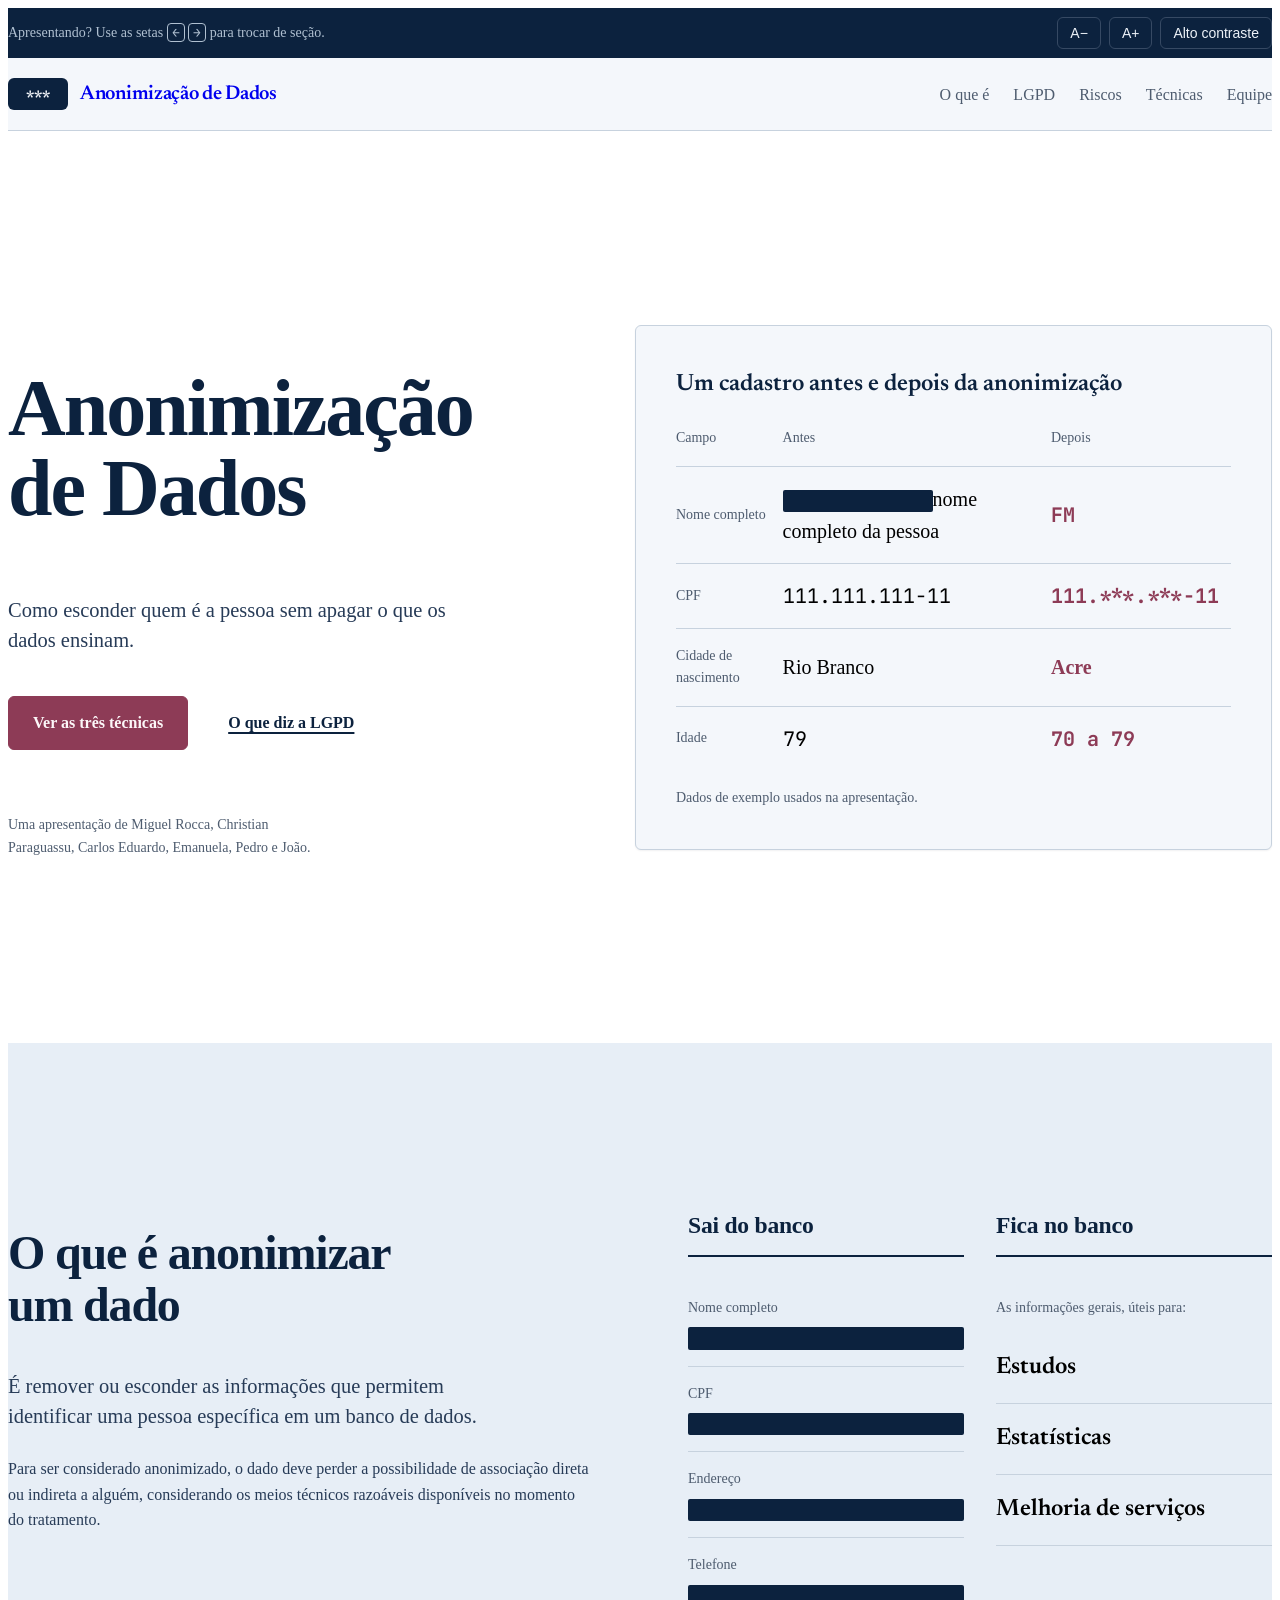
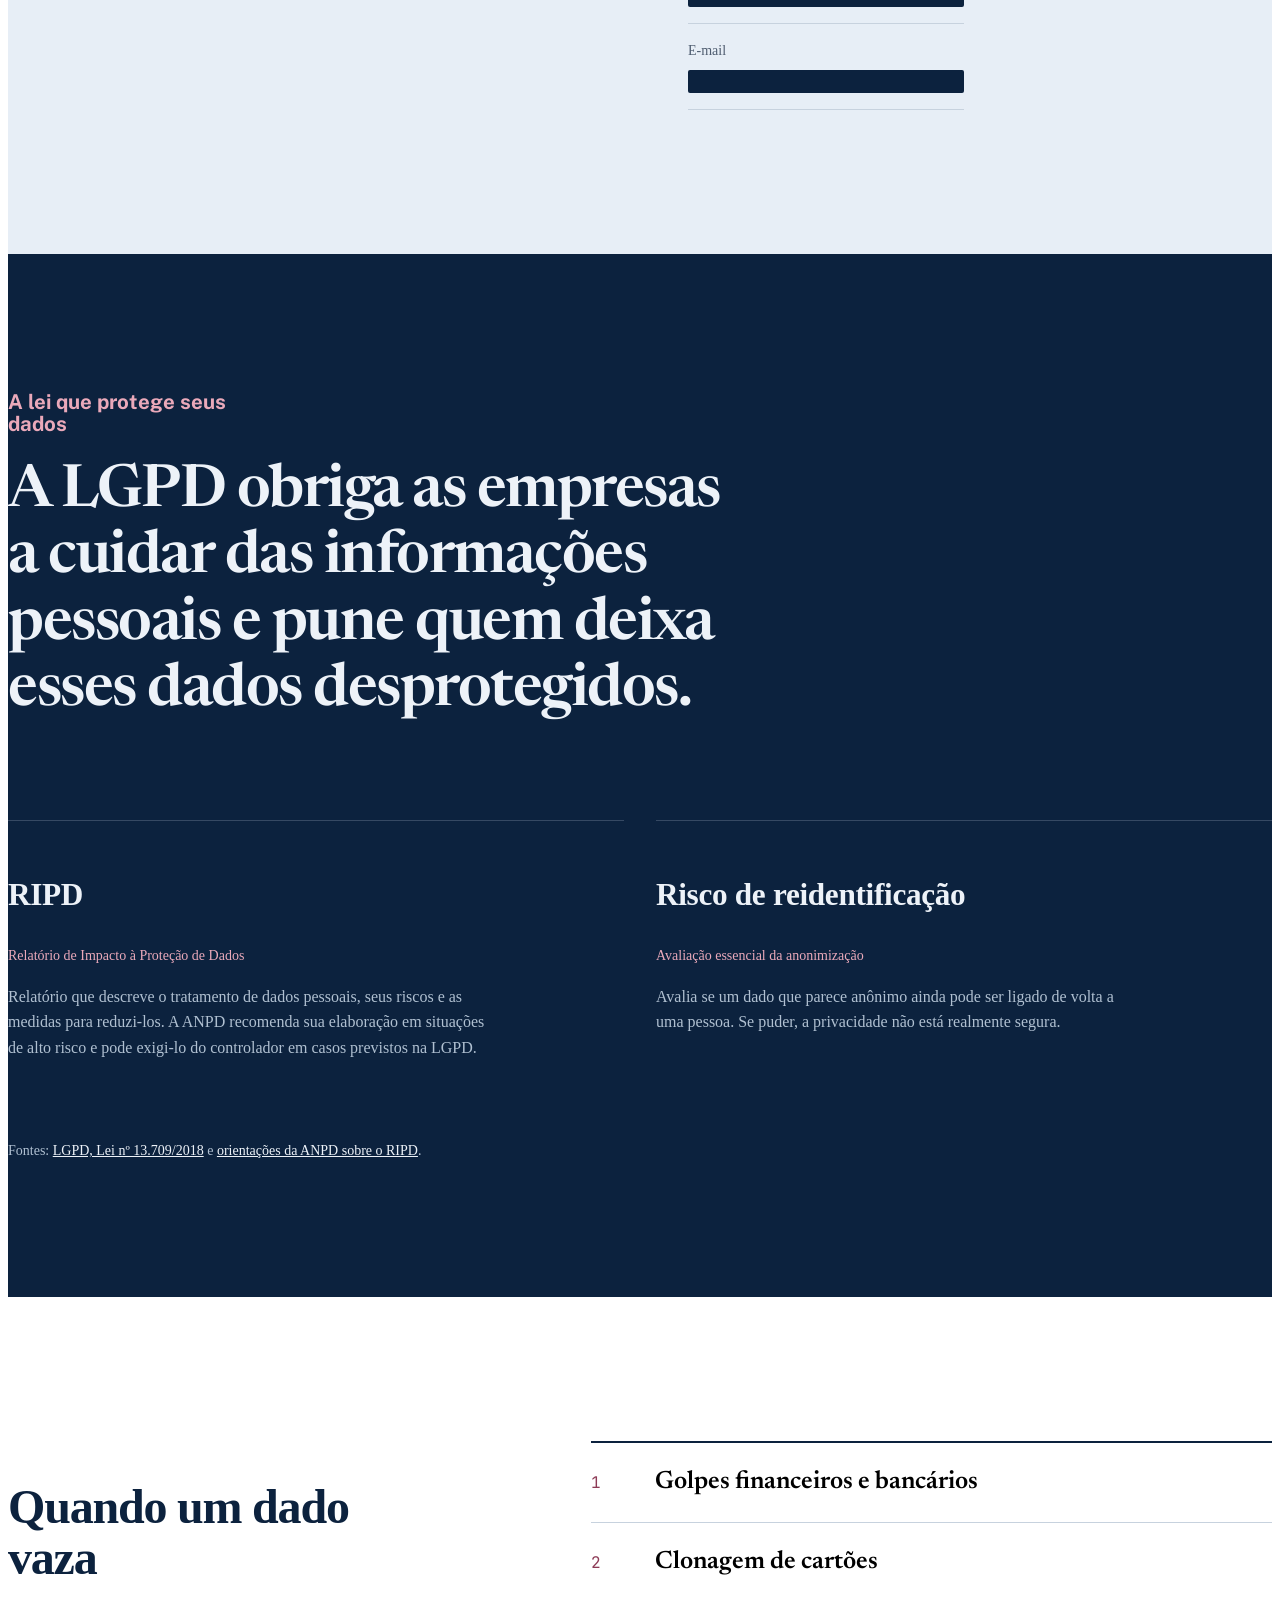
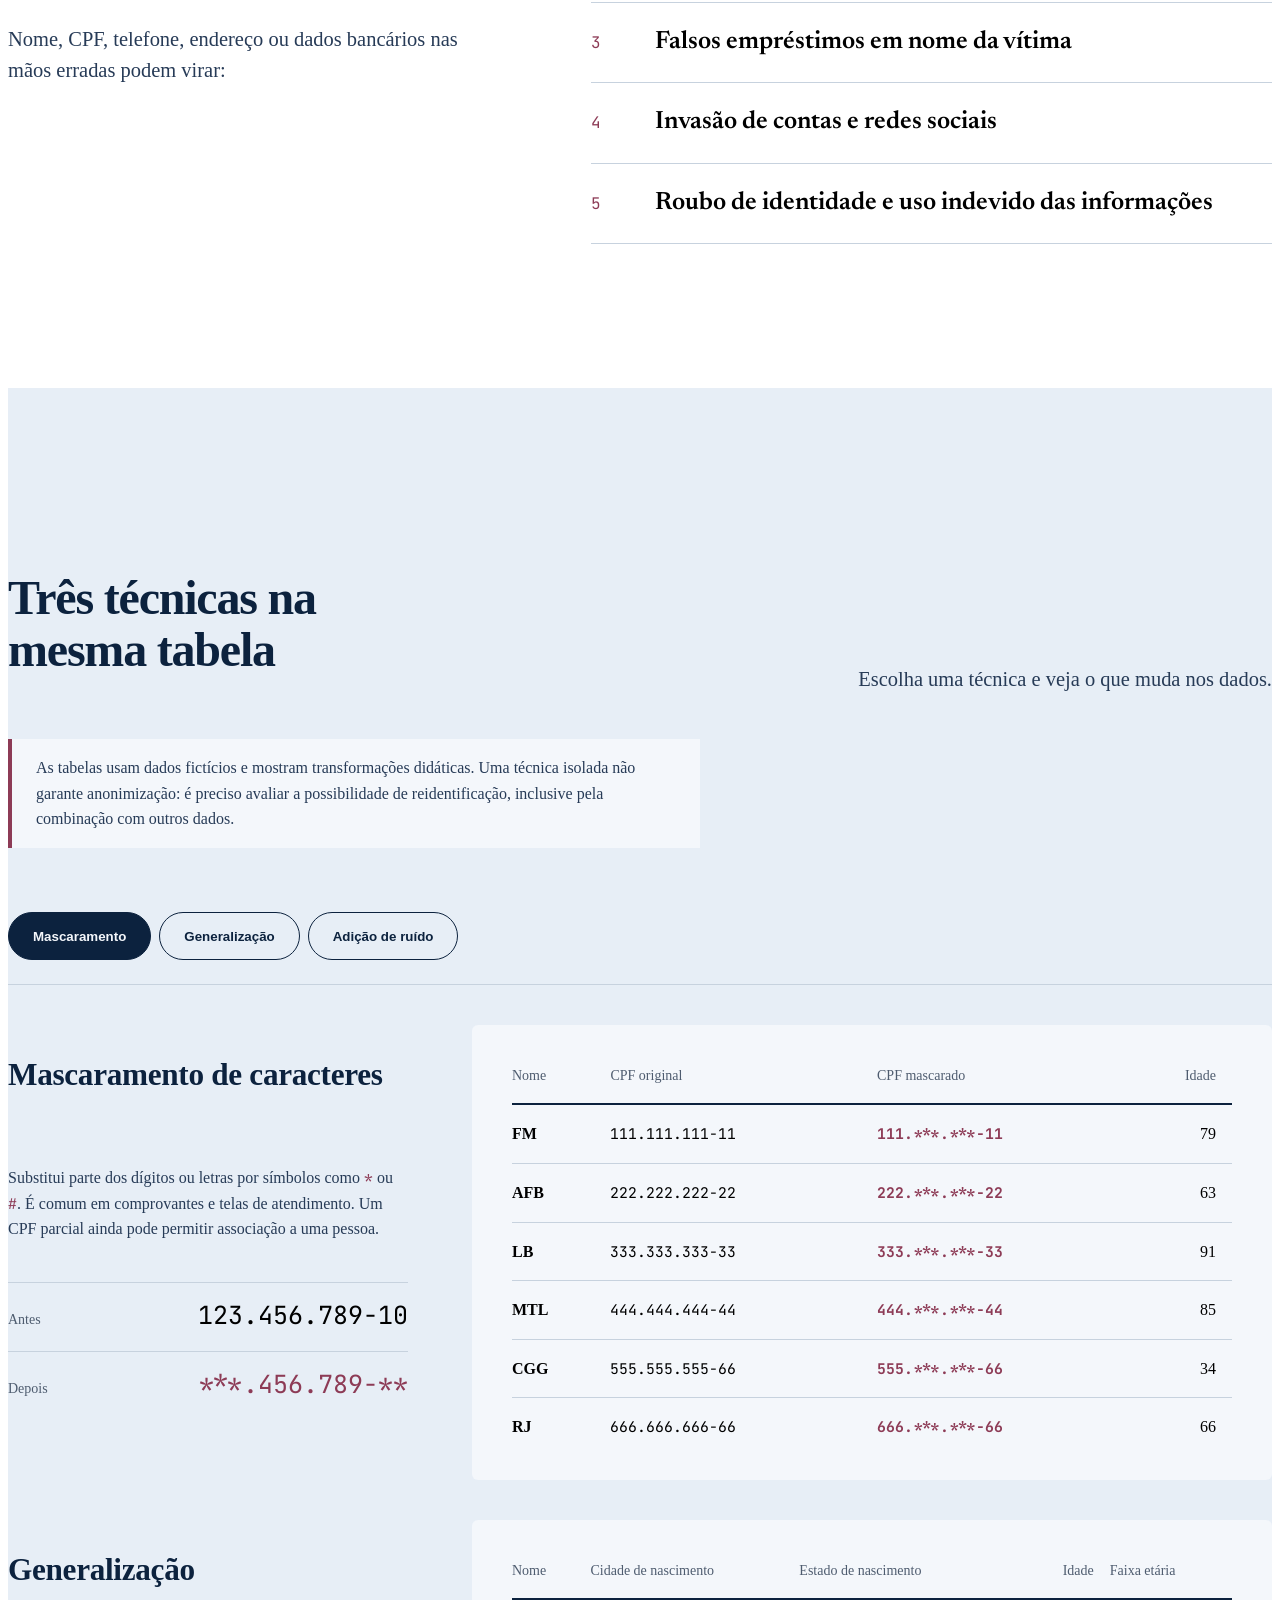
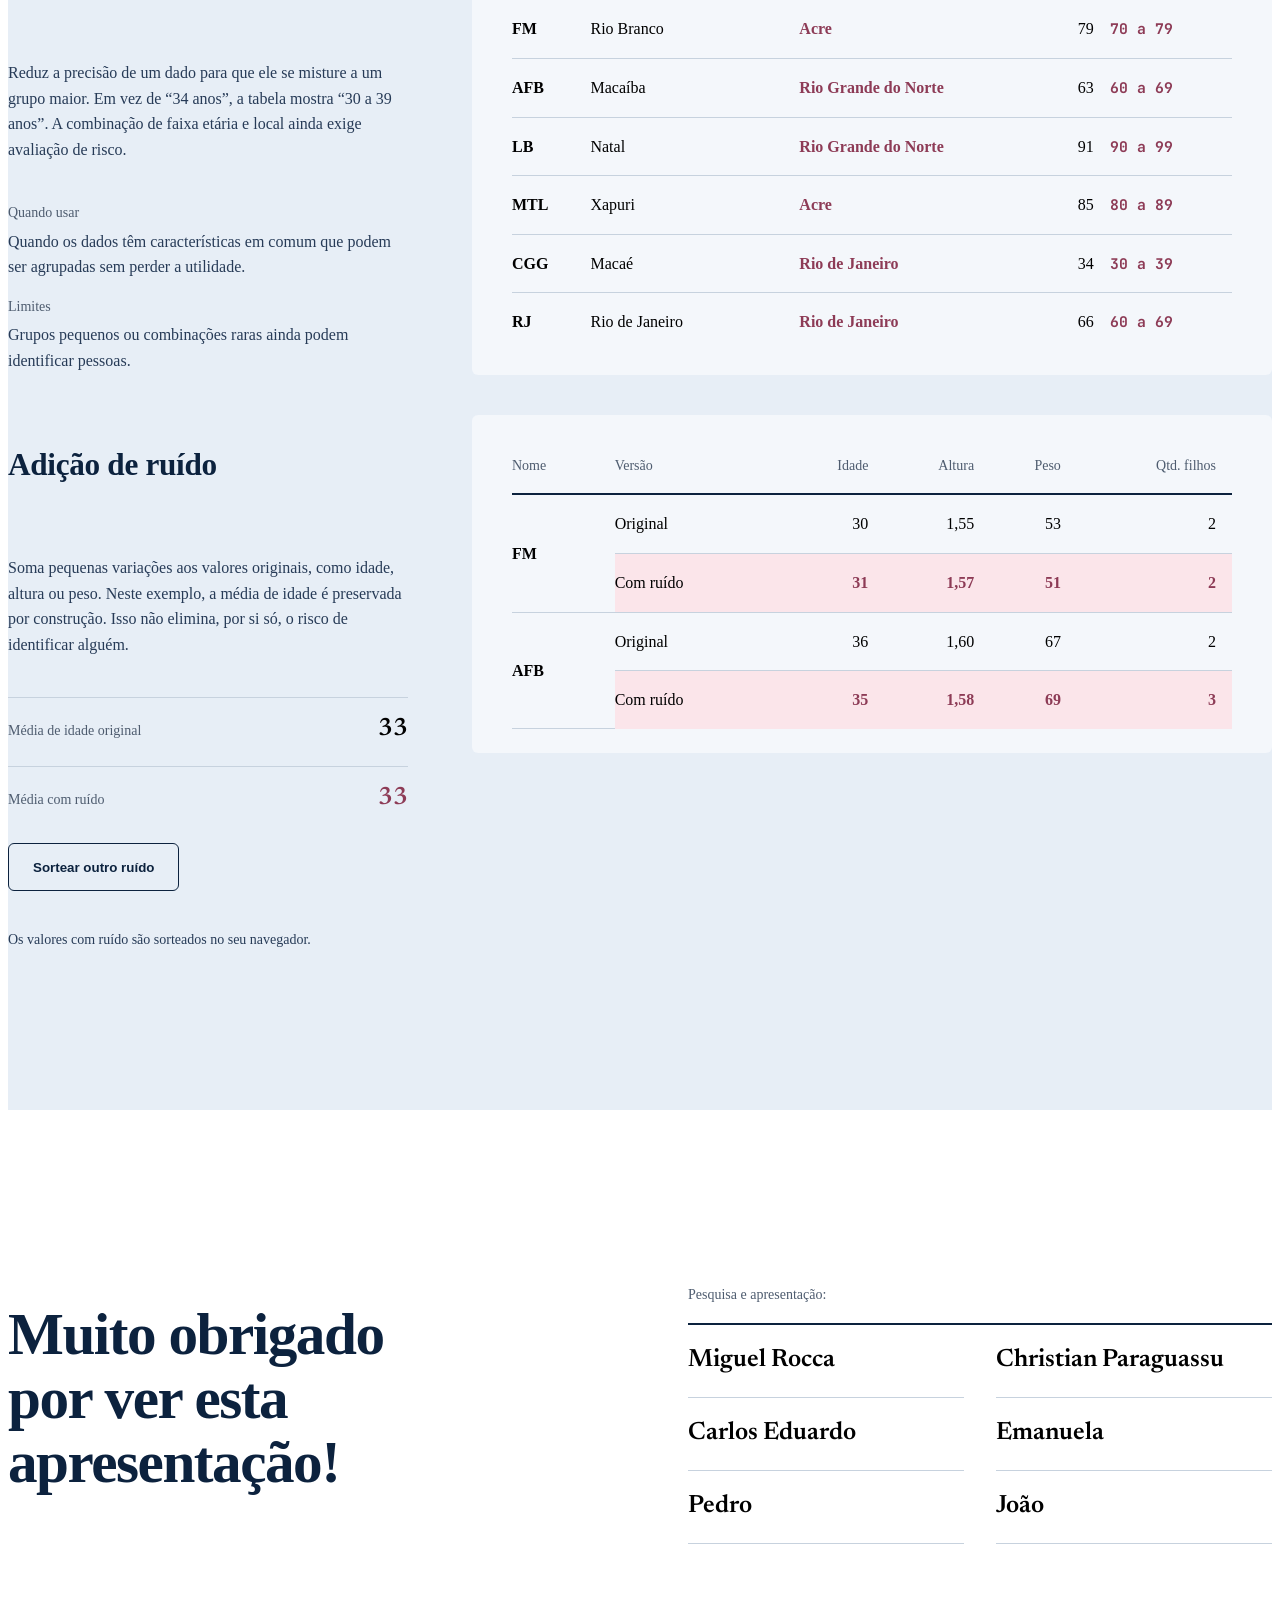
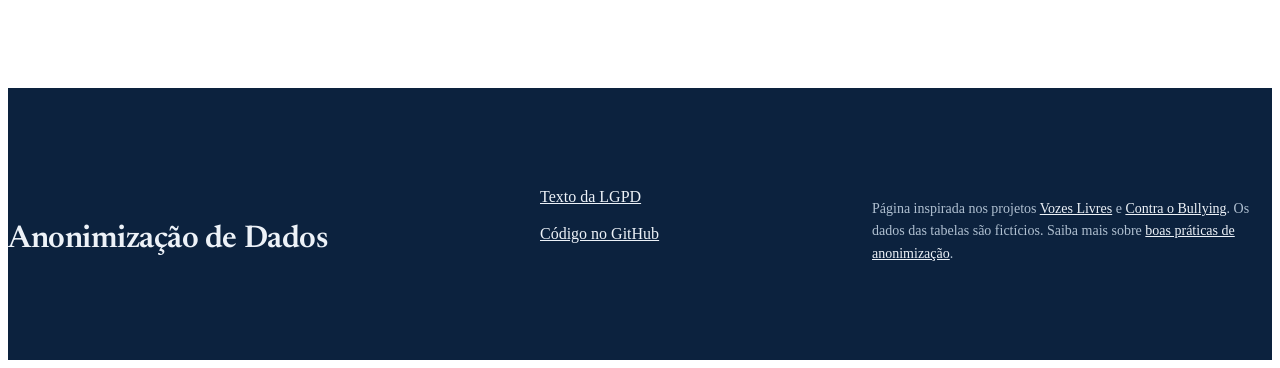
==== index.html @ 01871cab "Build data anonymization presentation" ====
<!DOCTYPE html>
<html lang="pt-BR">
<head>
  <meta charset="UTF-8">
  <meta name="viewport" content="width=device-width, initial-scale=1.0">
  <title>Anonimização de Dados | Apresentação sobre LGPD e técnicas de proteção</title>
  <meta name="description" content="Apresentação sobre anonimização de dados: o que é, o que diz a LGPD, os riscos de um vazamento e três técnicas para proteger a identidade das pessoas.">
  <meta name="theme-color" content="#f4f7fb">
  <meta property="og:title" content="Anonimização de Dados">
  <meta property="og:description" content="Como esconder quem é a pessoa sem apagar o que os dados ensinam.">
  <meta property="og:type" content="website">
  <link rel="icon" type="image/svg+xml" href="favicon.svg">
  <link rel="preconnect" href="https://fonts.googleapis.com">
  <link rel="preconnect" href="https://fonts.gstatic.com" crossorigin>
  <link rel="stylesheet" href="https://fonts.googleapis.com/css2?family=JetBrains+Mono:wght@400&family=Newsreader:opsz,wght@6..72,600&family=Public+Sans:wght@400;700&display=swap">
  <link rel="stylesheet" href="css/style.css">
  <script>document.documentElement.classList.add('js');</script>
</head>
<body>
  <a class="skip" href="#conteudo">Pular para o conteúdo</a>

  <!-- Barra de acessibilidade: tamanho do texto e alto contraste (controlada pelo script.js) -->
  <div class="a11y" role="region" aria-label="Opções de acessibilidade">
    <div class="container a11y__row">
      <p class="a11y__hint">Apresentando? Use as setas <kbd>←</kbd> <kbd>→</kbd> para trocar de seção.</p>
      <div class="a11y__controls">
        <button type="button" id="fontMinus" aria-label="Diminuir tamanho do texto">A−</button>
        <button type="button" id="fontPlus" aria-label="Aumentar tamanho do texto">A+</button>
        <button type="button" id="contrastBtn" aria-pressed="false">Alto contraste</button>
      </div>
    </div>
  </div>

  <header class="site-header">
    <nav class="container nav" aria-label="Menu principal">
      <a class="wordmark" href="#inicio" aria-label="Anonimização de Dados, voltar ao início">
        <span class="wordmark__mark" aria-hidden="true">***</span>
        <span>Anonimização de Dados</span>
      </a>
      <button class="nav__menu" id="menuButton" type="button" aria-expanded="false" aria-controls="navLinks">Menu</button>
      <div class="nav__links" id="navLinks">
        <a href="#conceito">O que é</a>
        <a href="#lgpd">LGPD</a>
        <a href="#riscos">Riscos</a>
        <a href="#tecnicas">Técnicas</a>
        <a href="#equipe">Equipe</a>
      </div>
    </nav>
  </header>

  <main id="conteudo">

    <!-- ===== 1. INÍCIO ===== -->
    <section class="hero" id="inicio" aria-labelledby="titulo-hero" data-step>
      <div class="container hero__grid">
        <div class="hero__copy">
          <h1 id="titulo-hero">Anonimização de Dados</h1>
          <p class="lead">Como esconder quem é a pessoa sem apagar o que os dados ensinam.</p>
          <div class="actions">
            <a class="btn" href="#tecnicas">Ver as três técnicas</a>
            <a class="text-link" href="#lgpd">O que diz a LGPD</a>
          </div>
          <p class="byline">Uma apresentação de Miguel Rocca, Christian Paraguassu, Carlos Eduardo, Emanuela, Pedro e João.</p>
        </div>

        <!-- A ficha: o mesmo cadastro antes e depois da anonimização -->
        <figure class="ficha" aria-labelledby="ficha-legenda">
          <table class="ficha__table">
            <caption id="ficha-legenda">Um cadastro antes e depois da anonimização</caption>
            <thead>
              <tr><th scope="col">Campo</th><th scope="col">Antes</th><th scope="col">Depois</th></tr>
            </thead>
            <tbody>
              <tr>
                <th scope="row">Nome completo</th>
                <td><span class="tarja" aria-hidden="true"></span><span class="visually-hidden">nome completo da pessoa</span></td>
                <td class="data is-anon">FM</td>
              </tr>
              <tr>
                <th scope="row">CPF</th>
                <td class="data">111.111.111-11</td>
                <td class="data is-anon">111.***.***-11</td>
              </tr>
              <tr>
                <th scope="row">Cidade de nascimento</th>
                <td>Rio Branco</td>
                <td class="is-anon">Acre</td>
              </tr>
              <tr>
                <th scope="row">Idade</th>
                <td class="data">79</td>
                <td class="data is-anon">70 a 79</td>
              </tr>
            </tbody>
          </table>
          <figcaption class="ficha__note">Dados de exemplo usados na apresentação.</figcaption>
        </figure>
      </div>
    </section>

    <!-- ===== 2. O QUE É ===== -->
    <section class="section conceito" id="conceito" aria-labelledby="titulo-conceito" data-step>
      <div class="container conceito__grid">
        <div class="conceito__text">
          <h2 id="titulo-conceito">O que é anonimizar um dado</h2>
          <p class="lead">É remover ou esconder as informações que permitem identificar uma pessoa específica em um banco de dados.</p>
          <p>Para ser considerado anonimizado, o dado deve perder a possibilidade de associação direta ou indireta a alguém, considerando os meios técnicos razoáveis disponíveis no momento do tratamento.</p>
        </div>
        <div class="conceito__lists">
          <div class="conceito__col">
            <h3>Sai do banco</h3>
            <ul class="saem">
              <li><span>Nome completo</span><span class="tarja" aria-hidden="true"></span></li>
              <li><span>CPF</span><span class="tarja" aria-hidden="true"></span></li>
              <li><span>Endereço</span><span class="tarja" aria-hidden="true"></span></li>
              <li><span>Telefone</span><span class="tarja" aria-hidden="true"></span></li>
              <li><span>E-mail</span><span class="tarja" aria-hidden="true"></span></li>
            </ul>
          </div>
          <div class="conceito__col">
            <h3>Fica no banco</h3>
            <p class="fica__intro">As informações gerais, úteis para:</p>
            <ul class="ficam">
              <li>Estudos</li>
              <li>Estatísticas</li>
              <li>Melhoria de serviços</li>
            </ul>
          </div>
        </div>
      </div>
    </section>

    <!-- ===== 3. LGPD ===== -->
    <section class="band" id="lgpd" aria-labelledby="titulo-lgpd" data-step>
      <div class="container">
        <h2 id="titulo-lgpd">A lei que protege seus dados</h2>
        <p class="statement">A LGPD obriga as empresas a cuidar das informações pessoais e pune quem deixa esses dados desprotegidos.</p>
        <div class="lgpd__tools">
          <article class="tool">
            <h3>RIPD</h3>
            <p class="tool__name">Relatório de Impacto à Proteção de Dados</p>
            <p>Relatório que descreve o tratamento de dados pessoais, seus riscos e as medidas para reduzi-los. A ANPD recomenda sua elaboração em situações de alto risco e pode exigi-lo do controlador em casos previstos na LGPD.</p>
          </article>
          <article class="tool">
            <h3>Risco de reidentificação</h3>
            <p class="tool__name">Avaliação essencial da anonimização</p>
            <p>Avalia se um dado que parece anônimo ainda pode ser ligado de volta a uma pessoa. Se puder, a privacidade não está realmente segura.</p>
          </article>
        </div>
        <p class="band__source">Fontes: <a href="https://www.planalto.gov.br/ccivil_03/_ato2015-2018/2018/lei/l13709.htm" target="_blank" rel="noopener noreferrer">LGPD, Lei nº 13.709/2018</a> e <a href="https://www.gov.br/anpd/pt-br/canais_atendimento/agente-de-tratamento/relatorio-de-impacto-a-protecao-de-dados-pessoais-ripd" target="_blank" rel="noopener noreferrer">orientações da ANPD sobre o RIPD</a>.</p>
      </div>
    </section>

    <!-- ===== 4. RISCOS ===== -->
    <section class="section riscos" id="riscos" aria-labelledby="titulo-riscos" data-step>
      <div class="container riscos__grid">
        <div class="riscos__head">
          <h2 id="titulo-riscos">Quando um dado vaza</h2>
          <p class="lead">Nome, CPF, telefone, endereço ou dados bancários nas mãos erradas podem virar:</p>
        </div>
        <ul class="riscos__list">
          <li>Golpes financeiros e bancários</li>
          <li>Clonagem de cartões</li>
          <li>Falsos empréstimos em nome da vítima</li>
          <li>Invasão de contas e redes sociais</li>
          <li>Roubo de identidade e uso indevido das informações</li>
        </ul>
      </div>
    </section>

    <!-- ===== 5. TÉCNICAS: a tabela que troca de técnica ===== -->
    <section class="section tecnicas" id="tecnicas" aria-labelledby="titulo-tecnicas" data-step>
      <div class="container">
        <div class="tecnicas__head">
          <h2 id="titulo-tecnicas">Três técnicas na mesma tabela</h2>
          <p class="lead">Escolha uma técnica e veja o que muda nos dados.</p>
        </div>
        <p class="tecnicas__aviso">As tabelas usam dados fictícios e mostram transformações didáticas. Uma técnica isolada não garante anonimização: é preciso avaliar a possibilidade de reidentificação, inclusive pela combinação com outros dados.</p>

        <div class="switch" data-switch>
          <div class="seg" role="tablist" aria-label="Técnicas de anonimização">
            <button type="button" role="tab" id="tab-mascara" aria-controls="painel-mascara" aria-selected="true">Mascaramento</button>
            <button type="button" role="tab" id="tab-general" aria-controls="painel-general" aria-selected="false" tabindex="-1">Generalização</button>
            <button type="button" role="tab" id="tab-ruido" aria-controls="painel-ruido" aria-selected="false" tabindex="-1">Adição de ruído</button>
          </div>

          <!-- Mascaramento -->
          <section class="painel" role="tabpanel" id="painel-mascara" aria-labelledby="tab-mascara" tabindex="0">
            <div class="painel__info">
              <h3>Mascaramento de caracteres</h3>
              <p>Substitui parte dos dígitos ou letras por símbolos como <code>*</code> ou <code>#</code>. É comum em comprovantes e telas de atendimento. Um CPF parcial ainda pode permitir associação a uma pessoa.</p>
              <dl class="exemplo">
                <div><dt>Antes</dt><dd class="data">123.456.789-10</dd></div>
                <div><dt>Depois</dt><dd class="data is-anon">***.456.789-**</dd></div>
              </dl>
            </div>
            <div class="table-wrap" tabindex="0" role="region" aria-label="Tabela do mascaramento, role para os lados no celular">
              <table class="dados">
                <thead>
                  <tr><th scope="col">Nome</th><th scope="col">CPF original</th><th scope="col">CPF mascarado</th><th scope="col" class="num">Idade</th></tr>
                </thead>
                <tbody>
                  <tr><th scope="row">FM</th><td class="data">111.111.111-11</td><td class="data is-anon">111.***.***-11</td><td class="num">79</td></tr>
                  <tr><th scope="row">AFB</th><td class="data">222.222.222-22</td><td class="data is-anon">222.***.***-22</td><td class="num">63</td></tr>
                  <tr><th scope="row">LB</th><td class="data">333.333.333-33</td><td class="data is-anon">333.***.***-33</td><td class="num">91</td></tr>
                  <tr><th scope="row">MTL</th><td class="data">444.444.444-44</td><td class="data is-anon">444.***.***-44</td><td class="num">85</td></tr>
                  <tr><th scope="row">CGG</th><td class="data">555.555.555-66</td><td class="data is-anon">555.***.***-66</td><td class="num">34</td></tr>
                  <tr><th scope="row">RJ</th><td class="data">666.666.666-66</td><td class="data is-anon">666.***.***-66</td><td class="num">66</td></tr>
                </tbody>
              </table>
            </div>
          </section>

          <!-- Generalização -->
          <section class="painel" role="tabpanel" id="painel-general" aria-labelledby="tab-general" tabindex="0">
            <div class="painel__info">
              <h3>Generalização</h3>
              <p>Reduz a precisão de um dado para que ele se misture a um grupo maior. Em vez de “34 anos”, a tabela mostra “30 a 39 anos”. A combinação de faixa etária e local ainda exige avaliação de risco.</p>
              <dl class="limites">
                <div><dt>Quando usar</dt><dd>Quando os dados têm características em comum que podem ser agrupadas sem perder a utilidade.</dd></div>
                <div><dt>Limites</dt><dd>Grupos pequenos ou combinações raras ainda podem identificar pessoas.</dd></div>
              </dl>
            </div>
            <div class="table-wrap" tabindex="0" role="region" aria-label="Tabela da generalização, role para os lados no celular">
              <table class="dados">
                <thead>
                  <tr><th scope="col">Nome</th><th scope="col">Cidade de nascimento</th><th scope="col">Estado de nascimento</th><th scope="col" class="num">Idade</th><th scope="col">Faixa etária</th></tr>
                </thead>
                <tbody>
                  <tr><th scope="row">FM</th><td>Rio Branco</td><td class="is-anon">Acre</td><td class="num">79</td><td class="data is-anon">70 a 79</td></tr>
                  <tr><th scope="row">AFB</th><td>Macaíba</td><td class="is-anon">Rio Grande do Norte</td><td class="num">63</td><td class="data is-anon">60 a 69</td></tr>
                  <tr><th scope="row">LB</th><td>Natal</td><td class="is-anon">Rio Grande do Norte</td><td class="num">91</td><td class="data is-anon">90 a 99</td></tr>
                  <tr><th scope="row">MTL</th><td>Xapuri</td><td class="is-anon">Acre</td><td class="num">85</td><td class="data is-anon">80 a 89</td></tr>
                  <tr><th scope="row">CGG</th><td>Macaé</td><td class="is-anon">Rio de Janeiro</td><td class="num">34</td><td class="data is-anon">30 a 39</td></tr>
                  <tr><th scope="row">RJ</th><td>Rio de Janeiro</td><td class="is-anon">Rio de Janeiro</td><td class="num">66</td><td class="data is-anon">60 a 69</td></tr>
                </tbody>
              </table>
            </div>
          </section>

          <!-- Adição de ruído -->
          <section class="painel" role="tabpanel" id="painel-ruido" aria-labelledby="tab-ruido" tabindex="0">
            <div class="painel__info">
              <h3>Adição de ruído</h3>
              <p>Soma pequenas variações aos valores originais, como idade, altura ou peso. Neste exemplo, a média de idade é preservada por construção. Isso não elimina, por si só, o risco de identificar alguém.</p>
              <dl class="medias" aria-live="polite">
                <div><dt>Média de idade original</dt><dd class="num" id="mediaOriginal">33</dd></div>
                <div><dt>Média com ruído</dt><dd class="num is-anon" id="mediaRuido">33</dd></div>
              </dl>
              <button class="btn btn--quiet" type="button" id="sortearRuido">Sortear outro ruído</button>
              <p class="ruido__nota" id="ruidoStatus" role="status">Os valores com ruído são sorteados no seu navegador.</p>
            </div>
            <div class="table-wrap" tabindex="0" role="region" aria-label="Tabela da adição de ruído, role para os lados no celular">
              <table class="dados dados--ruido">
                <thead>
                  <tr><th scope="col">Nome</th><th scope="col">Versão</th><th scope="col" class="num">Idade</th><th scope="col" class="num">Altura</th><th scope="col" class="num">Peso</th><th scope="col" class="num">Qtd. filhos</th></tr>
                </thead>
                <tbody>
                  <tr><th scope="row" rowspan="2">FM</th><td>Original</td><td class="num">30</td><td class="num">1,55</td><td class="num">53</td><td class="num">2</td></tr>
                  <tr class="linha-ruido" data-base="30|1.55|53|2"><td>Com ruído</td><td class="num is-anon">31</td><td class="num is-anon">1,57</td><td class="num is-anon">51</td><td class="num is-anon">2</td></tr>
                  <tr><th scope="row" rowspan="2">AFB</th><td>Original</td><td class="num">36</td><td class="num">1,60</td><td class="num">67</td><td class="num">2</td></tr>
                  <tr class="linha-ruido" data-base="36|1.60|67|2"><td>Com ruído</td><td class="num is-anon">35</td><td class="num is-anon">1,58</td><td class="num is-anon">69</td><td class="num is-anon">3</td></tr>
                </tbody>
              </table>
            </div>
          </section>
        </div>
      </div>
    </section>

    <!-- ===== 6. EQUIPE ===== -->
    <section class="section equipe" id="equipe" aria-labelledby="titulo-equipe" data-step>
      <div class="container equipe__grid">
        <h2 id="titulo-equipe" class="equipe__title">Muito obrigado por ver esta apresentação!</h2>
        <div>
          <p class="equipe__intro">Pesquisa e apresentação:</p>
          <ul class="equipe__nomes">
            <li>Miguel Rocca</li>
            <li>Christian Paraguassu</li>
            <li>Carlos Eduardo</li>
            <li>Emanuela</li>
            <li>Pedro</li>
            <li>João</li>
          </ul>
        </div>
      </div>
    </section>
  </main>

  <footer class="footer">
    <div class="container footer__grid">
      <p class="footer__mark">Anonimização de Dados</p>
      <ul class="footer__links">
        <li><a href="https://www.planalto.gov.br/ccivil_03/_ato2015-2018/2018/lei/l13709.htm" target="_blank" rel="noopener noreferrer">Texto da LGPD</a></li>
        <li><a href="https://github.com/albertomateus9/anonimizacao-de-dados" target="_blank" rel="noopener noreferrer">Código no GitHub</a></li>
      </ul>
      <p class="footer__note">Página inspirada nos projetos <a href="https://albertomateus9.github.io/VozesLivres/" target="_blank" rel="noopener noreferrer">Vozes Livres</a> e <a href="https://yankapa.github.io/projeto_antibullying_v2/" target="_blank" rel="noopener noreferrer">Contra o Bullying</a>. Os dados das tabelas são fictícios. Saiba mais sobre <a href="https://www.gov.br/gestao/pt-br/acesso-a-informacao/privacidade-e-protecao-de-dados/lgpd-no-mgi-1/anonimizacao" target="_blank" rel="noopener noreferrer">boas práticas de anonimização</a>.</p>
    </div>
  </footer>

  <script src="js/script.js"></script>
</body>
</html>
---- css/style.css ----
/* Hallmark · shape: Aula em tabela · genre: editorial · theme: custom · job: listen · idea: "a mesma tabela de pessoas passa pelas três técnicas diante de quem assiste" · vibe: "tarja escura, papel frio, rosa antigo contido"
 * paper: oklch(97.6% 0.006 250) · accent: oklch(47% 0.115 2) · display: Newsreader · body: Public Sans · hero: Stage, título à esquerda e a ficha antes e depois à direita · nav: barra de acessibilidade sobre barra de marca e links (herdada do Contra o Bullying) · footer: colophon escuro com links e créditos · imagery: none, as tabelas construídas são o visual · signature: a tabela que troca de técnica e o ruído sorteado ao vivo
 * axes: light/roman-serif/chromatic-rose · posture: restrained · contrast: pass · fold: pass · copy: verbatim (texto dos slides da equipe) · v2.0.0 */
/* Hallmark · pre-emit critique: P4 H4 E4 S5 R4 V4 · weakest: P, a página explica mais do que argumenta; a tabela ao vivo e a média preservada mostram o argumento em vez de só dizê-lo */
/* Hallmark · waive 42 · nav: wordmark e cinco links de seção sob a barra de acessibilidade · a barra de acessibilidade e os links por seção vêm do Contra o Bullying, a página de referência */
@import url("./tokens.css");
@import url("./base.css");

/* ---------- Base da página ---------- */
html { scroll-behavior: smooth; scroll-padding-top: calc(var(--nav-h) + var(--space-md)); }
body { line-height: 1.6; }
h1, h2, h3 { color: var(--color-ink); font-weight: 600; letter-spacing: var(--tracking-display); }
h2 { font-size: var(--text-section); line-height: 1.08; max-width: 18ch; }
h3 { font-size: var(--text-title); line-height: 1.2; letter-spacing: -0.01em; }
.lead { font-size: var(--text-lead); line-height: 1.5; color: var(--color-ink-2); max-width: 46ch; }
code, kbd, .data { font-family: var(--font-outlier); font-size: 0.92em; font-variant-numeric: tabular-nums; }
kbd { padding: 0 var(--space-2xs); border: 1px solid currentColor; border-radius: var(--space-2xs); }
.num { font-variant-numeric: tabular-nums; }
.is-anon { color: var(--color-accent); }

.skip { position: absolute; left: var(--space-md); top: calc(-1 * var(--space-3xl)); z-index: var(--z-toast); padding: var(--space-xs) var(--space-md); background: var(--color-ink); color: var(--color-paper); }
.skip:focus-visible { top: var(--space-md); }

/* ---------- Barra de acessibilidade ---------- */
.a11y { background: var(--color-band); color: var(--color-band-ink); font-size: var(--text-sm); }
.a11y__row { display: flex; align-items: center; justify-content: space-between; gap: var(--space-md); min-height: 44px; }
.a11y__hint { color: var(--color-band-muted); }
.a11y__controls { display: flex; gap: var(--space-xs); }
.a11y button { min-height: 32px; padding: 0 var(--space-sm); border: 1px solid var(--color-band-rule); border-radius: var(--radius-input); background: transparent; color: var(--color-band-ink); font-size: var(--text-sm); cursor: pointer; transition: background-color var(--dur-micro) var(--ease-out); }
.a11y button:hover { background: var(--color-band-rule); }
.a11y button:active { transform: translateY(1px); }
.a11y button:focus-visible { outline: 2px solid var(--color-band-accent); outline-offset: 2px; }
.a11y button[aria-pressed="true"] { background: var(--color-band-ink); color: var(--color-band); }

/* ---------- Navegação ---------- */
.site-header { position: sticky; top: 0; z-index: var(--z-sticky-nav); background: var(--color-paper); border-bottom: 1px solid var(--color-rule); }
.nav { display: flex; align-items: center; justify-content: space-between; gap: var(--space-lg); min-height: var(--nav-h); }
.wordmark { display: inline-flex; align-items: center; gap: var(--space-sm); font-family: var(--font-display); font-size: var(--text-lg); font-weight: 600; letter-spacing: -0.015em; text-decoration: none; white-space: nowrap; }
.wordmark__mark { display: inline-grid; place-items: center; min-width: 44px; height: 32px; padding: 0 var(--space-xs); border-radius: var(--radius-input); background: var(--color-tarja); color: var(--color-paper); font-family: var(--font-outlier); font-size: var(--text-sm); }
.nav__links { display: flex; gap: var(--space-lg); }
.nav__links a { position: relative; padding: var(--space-xs) 0; color: var(--color-muted); font-size: var(--text-md); text-decoration: none; white-space: nowrap; transition: color var(--dur-micro) var(--ease-out); }
.nav__links a:hover, .nav__links a[aria-current] { color: var(--color-accent); }
.nav__links a[aria-current] { text-decoration: underline; text-decoration-thickness: 2px; text-underline-offset: 0.35em; }
.nav__menu { display: none; min-height: 44px; padding: 0 var(--space-md); border: 1px solid var(--color-rule); border-radius: var(--radius-input); background: transparent; color: var(--color-ink); cursor: pointer; }
.nav__menu:hover { background: var(--color-paper-2); }
.nav__menu:active { transform: translateY(1px); }

/* ---------- Botões ---------- */
.actions { display: flex; flex-wrap: wrap; align-items: center; gap: var(--space-lg) var(--space-xl); }
.btn { display: inline-flex; align-items: center; justify-content: center; min-height: 52px; padding: 0 var(--space-lg); border: 1px solid var(--color-accent); border-radius: var(--radius-input); background: var(--color-accent); color: var(--color-accent-ink); font-weight: 700; text-decoration: none; white-space: nowrap; cursor: pointer; transition: background-color var(--dur-short) var(--ease-out), transform var(--dur-micro) var(--ease-out); }
.btn:hover { background: var(--color-ink); border-color: var(--color-ink); }
.btn:active { transform: translateY(1px); }
.btn:disabled { opacity: 0.55; cursor: not-allowed; transform: none; }
.btn--quiet { min-height: 48px; background: transparent; color: var(--color-ink); border-color: var(--color-ink); }
.btn--quiet:hover { background: var(--color-ink); color: var(--color-paper); }
.text-link { color: var(--color-ink); font-weight: 700; text-decoration-thickness: 2px; text-underline-offset: 0.25em; white-space: nowrap; }
.text-link:hover { color: var(--color-accent); }

/* ---------- 1. Hero ---------- */
.hero { display: flex; align-items: center; min-height: calc(100svh - var(--nav-h) - 44px); padding-block: var(--space-2xl); }
.hero__grid { display: grid; grid-template-columns: minmax(0, 5fr) minmax(0, 6fr); align-items: center; gap: var(--space-3xl); }
.hero h1 { font-size: var(--text-display); line-height: 1.0; max-width: 11ch; }
.hero .lead { margin-top: var(--space-lg); }
.hero .actions { margin-top: var(--space-xl); }
.byline { margin-top: var(--space-2xl); max-width: 44ch; color: var(--color-muted); font-size: var(--text-sm); }

.ficha { margin: 0; padding: var(--space-xl); border: 1px solid var(--color-rule); border-radius: var(--radius-card); background: var(--color-paper); box-shadow: var(--shadow-card); }
.ficha__table { width: 100%; border-collapse: collapse; }
.ficha__table caption { padding-bottom: var(--space-lg); color: var(--color-ink); font-family: var(--font-display); font-size: var(--text-title); font-weight: 600; text-align: left; }
.ficha__table th, .ficha__table td { padding: var(--space-md) var(--space-sm) var(--space-md) 0; border-top: 1px solid var(--color-rule); text-align: left; vertical-align: middle; }
.ficha__table thead th { padding-top: 0; border-top: 0; color: var(--color-muted); font-size: var(--text-sm); font-weight: 400; }
.ficha__table tbody th { color: var(--color-muted); font-size: var(--text-sm); font-weight: 400; }
.ficha__table td { font-size: var(--text-lg); }
.ficha__table td.is-anon { font-weight: 700; }
.ficha__note { margin-top: var(--space-md); color: var(--color-muted); font-size: var(--text-sm); }

/* A tarja: uma barra escura no lugar do dado pessoal */
.tarja { display: inline-block; width: 7.5em; height: 1.1em; border-radius: var(--space-3xs); background: var(--color-tarja); vertical-align: middle; }

/* ---------- Seções ---------- */
.section { padding-block: var(--section-gap); }

/* 2. O que é */
.conceito { background: var(--color-paper-2); }
.conceito__grid { display: grid; grid-template-columns: minmax(0, 6fr) minmax(0, 6fr); gap: var(--space-3xl); align-items: start; }
.conceito__text .lead { margin-top: var(--space-lg); }
.conceito__text p:not(.lead) { margin-top: var(--space-lg); color: var(--color-ink-2); }
.conceito__lists { display: grid; grid-template-columns: minmax(0, 1fr) minmax(0, 1fr); gap: var(--gap-columns); }
.conceito__col h3 { padding-bottom: var(--space-md); border-bottom: 2px solid var(--color-ink); }
.saem, .ficam { margin: 0; padding: 0; list-style: none; }
.saem li { display: flex; flex-direction: column; gap: var(--space-xs); padding-block: var(--space-md); border-bottom: 1px solid var(--color-rule); }
.saem li span:first-child { color: var(--color-muted); font-size: var(--text-sm); }
.saem .tarja { width: 100%; height: 1.4em; }
.fica__intro { padding-top: var(--space-md); color: var(--color-muted); font-size: var(--text-sm); }
.ficam li { padding-block: var(--space-md); border-bottom: 1px solid var(--color-rule); font-family: var(--font-display); font-size: var(--text-title); font-weight: 600; }

/* 3. LGPD, a faixa escura */
.band { padding-block: var(--section-gap-s); background: var(--color-band); color: var(--color-band-ink); }
.band h2, .band h3 { color: var(--color-band-ink); }
.band h2 { font-size: var(--text-lead); font-family: var(--font-body); font-weight: 700; letter-spacing: 0; color: var(--color-band-accent); }
.statement { margin-top: var(--space-lg); max-width: 26ch; font-family: var(--font-display); font-size: var(--text-display-s); font-weight: 600; line-height: 1.12; letter-spacing: var(--tracking-display); text-wrap: balance; }
.lgpd__tools { display: grid; grid-template-columns: minmax(0, 1fr) minmax(0, 1fr); gap: var(--gap-columns); margin-top: var(--space-3xl); }
.tool { padding-top: var(--space-lg); border-top: 1px solid var(--color-band-rule); }
.tool h3 { font-size: var(--text-2xl); }
.tool__name { margin-top: var(--space-xs); color: var(--color-band-accent); font-size: var(--text-sm); }
.tool p:not(.tool__name) { margin-top: var(--space-md); color: var(--color-band-muted); max-width: 60ch; }
.band__source { margin-top: var(--space-2xl); color: var(--color-band-muted); font-size: var(--text-sm); }
.band a { color: var(--color-band-ink); }
.band a:focus-visible { outline-color: var(--color-band-accent); }

/* 4. Riscos */
.riscos__grid { display: grid; grid-template-columns: minmax(0, 5fr) minmax(0, 7fr); gap: var(--space-3xl); align-items: start; }
.riscos__head .lead { margin-top: var(--space-lg); }
.riscos__list { margin: 0; padding: 0; list-style: none; counter-reset: risco; border-top: 2px solid var(--color-ink); }
.riscos__list li { display: grid; grid-template-columns: var(--space-2xl) minmax(0, 1fr); align-items: baseline; padding-block: var(--space-lg); border-bottom: 1px solid var(--color-rule); font-family: var(--font-display); font-size: var(--text-xl); font-weight: 600; line-height: 1.25; counter-increment: risco; }
.riscos__list li::before { content: counter(risco); color: var(--color-accent); font-family: var(--font-outlier); font-size: var(--text-md); font-weight: 400; }

/* 5. Técnicas */
.tecnicas { background: var(--color-paper-2); }
.tecnicas__head { display: grid; grid-template-columns: minmax(0, 6fr) minmax(0, 6fr); gap: var(--gap-columns); align-items: end; }
.tecnicas__head .lead { justify-self: end; }
.tecnicas__aviso { max-width: 80ch; margin-top: var(--space-lg); padding: var(--space-md) var(--space-lg); border-left: 4px solid var(--color-accent); background: var(--color-paper); color: var(--color-ink-2); }
.switch { margin-top: var(--space-2xl); }
.seg { display: flex; flex-wrap: wrap; gap: var(--space-xs); padding-bottom: var(--space-lg); border-bottom: 1px solid var(--color-rule); }
.seg button { min-height: 48px; padding: 0 var(--space-lg); border: 1px solid var(--color-ink); border-radius: var(--radius-pill); background: transparent; color: var(--color-ink); font-weight: 700; white-space: nowrap; cursor: pointer; transition: background-color var(--dur-micro) var(--ease-out), color var(--dur-micro) var(--ease-out); }
.seg button:hover { background: var(--color-paper-3); }
.seg button:active { transform: translateY(1px); }
.seg button[aria-selected="true"] { background: var(--color-ink); color: var(--color-paper); }
.painel { display: grid; grid-template-columns: minmax(0, 4fr) minmax(0, 8fr); gap: var(--space-2xl); align-items: start; padding-top: var(--space-xl); }
.painel + .painel { border-top: 1px solid var(--color-rule); margin-top: var(--space-xl); }
.js .painel + .painel { border-top: 0; margin-top: 0; }
.painel:focus-visible { outline-offset: var(--space-xs); }
.painel__info { display: flex; flex-direction: column; gap: var(--space-lg); }
.painel__info h3 { font-size: var(--text-2xl); }
.painel__info p { color: var(--color-ink-2); }
.painel__info code { color: var(--color-accent); }
.exemplo, .limites, .medias { display: grid; gap: var(--space-md); margin: 0; }
.exemplo div, .medias div { display: flex; justify-content: space-between; align-items: baseline; gap: var(--space-md); padding-top: var(--space-sm); border-top: 1px solid var(--color-rule); }
.exemplo dt, .medias dt, .limites dt { color: var(--color-muted); font-size: var(--text-sm); }
.exemplo dd, .medias dd { margin: 0; font-size: var(--text-xl); }
.medias dd { font-family: var(--font-display); font-weight: 600; }
.limites dd { margin: var(--space-2xs) 0 0; color: var(--color-ink-2); }
.ruido__nota { min-height: 1lh; color: var(--color-muted); font-size: var(--text-sm); }
.painel__info .btn { align-self: flex-start; }

.table-wrap { overflow-x: auto; padding: var(--space-lg) var(--space-xl); border-radius: var(--radius-card); background: var(--color-paper); }
.table-wrap:focus-visible { outline: 2px solid var(--color-focus); outline-offset: 2px; }
.dados { width: 100%; border-collapse: collapse; font-size: var(--text-md); }
.dados th, .dados td { padding: var(--space-md) var(--space-md) var(--space-md) 0; border-bottom: 1px solid var(--color-rule); text-align: left; white-space: nowrap; }
.dados thead th { color: var(--color-muted); font-size: var(--text-sm); font-weight: 400; border-bottom: 2px solid var(--color-ink); }
.dados tbody th { font-weight: 700; }
.dados .num { text-align: right; }
.dados td.is-anon { font-weight: 700; }
.dados tbody tr:last-child > * { border-bottom: 0; }
.dados--ruido tr.linha-ruido td { background: var(--color-accent-soft); }

/* 6. Equipe */
.equipe__grid { display: grid; grid-template-columns: minmax(0, 6fr) minmax(0, 6fr); gap: var(--space-3xl); align-items: end; }
.equipe__title { font-size: var(--text-display-s); max-width: 14ch; }
.equipe__intro { color: var(--color-muted); font-size: var(--text-sm); }
.equipe__nomes { display: grid; grid-template-columns: minmax(0, 1fr) minmax(0, 1fr); margin: var(--space-md) 0 0; padding: 0; list-style: none; border-top: 2px solid var(--color-ink); column-gap: var(--gap-columns); }
.equipe__nomes li { padding-block: var(--space-md); border-bottom: 1px solid var(--color-rule); font-family: var(--font-display); font-size: var(--text-xl); font-weight: 600; }

/* ---------- Rodapé ---------- */
.footer { padding-block: var(--space-3xl) var(--space-2xl); background: var(--color-band); color: var(--color-band-ink); }
.footer__grid { display: grid; grid-template-columns: minmax(0, 5fr) minmax(0, 3fr) minmax(0, 4fr); gap: var(--gap-columns); align-items: start; }
.footer__mark { font-family: var(--font-display); font-size: var(--text-2xl); font-weight: 600; letter-spacing: -0.015em; }
.footer__links { display: grid; gap: var(--space-sm); margin: 0; padding: 0; list-style: none; }
.footer a { color: var(--color-band-ink); }
.footer a:hover { color: var(--color-band-accent); }
.footer a:focus-visible { outline-color: var(--color-band-accent); }
.footer__note { color: var(--color-band-muted); font-size: var(--text-sm); }

/* ---------- Responsivo ---------- */
@media (max-width: 60rem) {
  .nav__menu { display: inline-flex; align-items: center; }
  .nav__links { position: absolute; top: 100%; left: 0; right: 0; flex-direction: column; gap: 0; padding: var(--space-xs) var(--gutter) var(--space-md); background: var(--color-paper); border-bottom: 1px solid var(--color-rule); }
  .js .nav__links:not(.is-open) { display: none; }
  .nav__links a { padding-block: var(--space-sm); font-size: var(--text-lg); }
  .site-header { position: sticky; }
  .nav { position: relative; }
  .hero { min-height: 0; padding-block: var(--space-2xl) var(--space-3xl); }
  .hero__grid, .conceito__grid, .riscos__grid, .painel, .equipe__grid, .tecnicas__head { grid-template-columns: minmax(0, 1fr); gap: var(--space-xl); }
  .tecnicas__head .lead { justify-self: start; }
  .lgpd__tools { grid-template-columns: minmax(0, 1fr); gap: var(--space-xl); margin-top: var(--space-2xl); }
  .footer__grid { grid-template-columns: minmax(0, 1fr); gap: var(--space-lg); }
  .ficha { padding: var(--space-lg); }
}
@media (max-width: 40rem) {
  .a11y__hint { display: none; }
  .a11y__row { justify-content: flex-end; }
  .wordmark { font-size: var(--text-md); }
  .conceito__lists { grid-template-columns: minmax(0, 1fr); gap: var(--space-xl); }
  .equipe__nomes { grid-template-columns: minmax(0, 1fr); }
  .table-wrap { padding: var(--space-sm) var(--space-md); }
  .riscos__list li { grid-template-columns: var(--space-xl) minmax(0, 1fr); font-size: var(--text-lg); }
  .ficha__table td { font-size: var(--text-md); }
}

/* Texto grande (A+ acima de 140%) */
body.texto-grande .hero__grid, body.texto-grande .painel { grid-template-columns: minmax(0, 1fr); }

@media (prefers-reduced-motion: reduce) {
  html { scroll-behavior: auto; }
  .btn, .seg button, .a11y button, .nav__links a { transition: none; }
  .btn:active, .seg button:active, .a11y button:active, .nav__menu:active { transform: none; }
}

@media print {
  .a11y, .site-header, .seg, #sortearRuido { display: none; }
  .js .painel[hidden] { display: grid !important; }
  .band, .footer { background: none; color: inherit; }
}
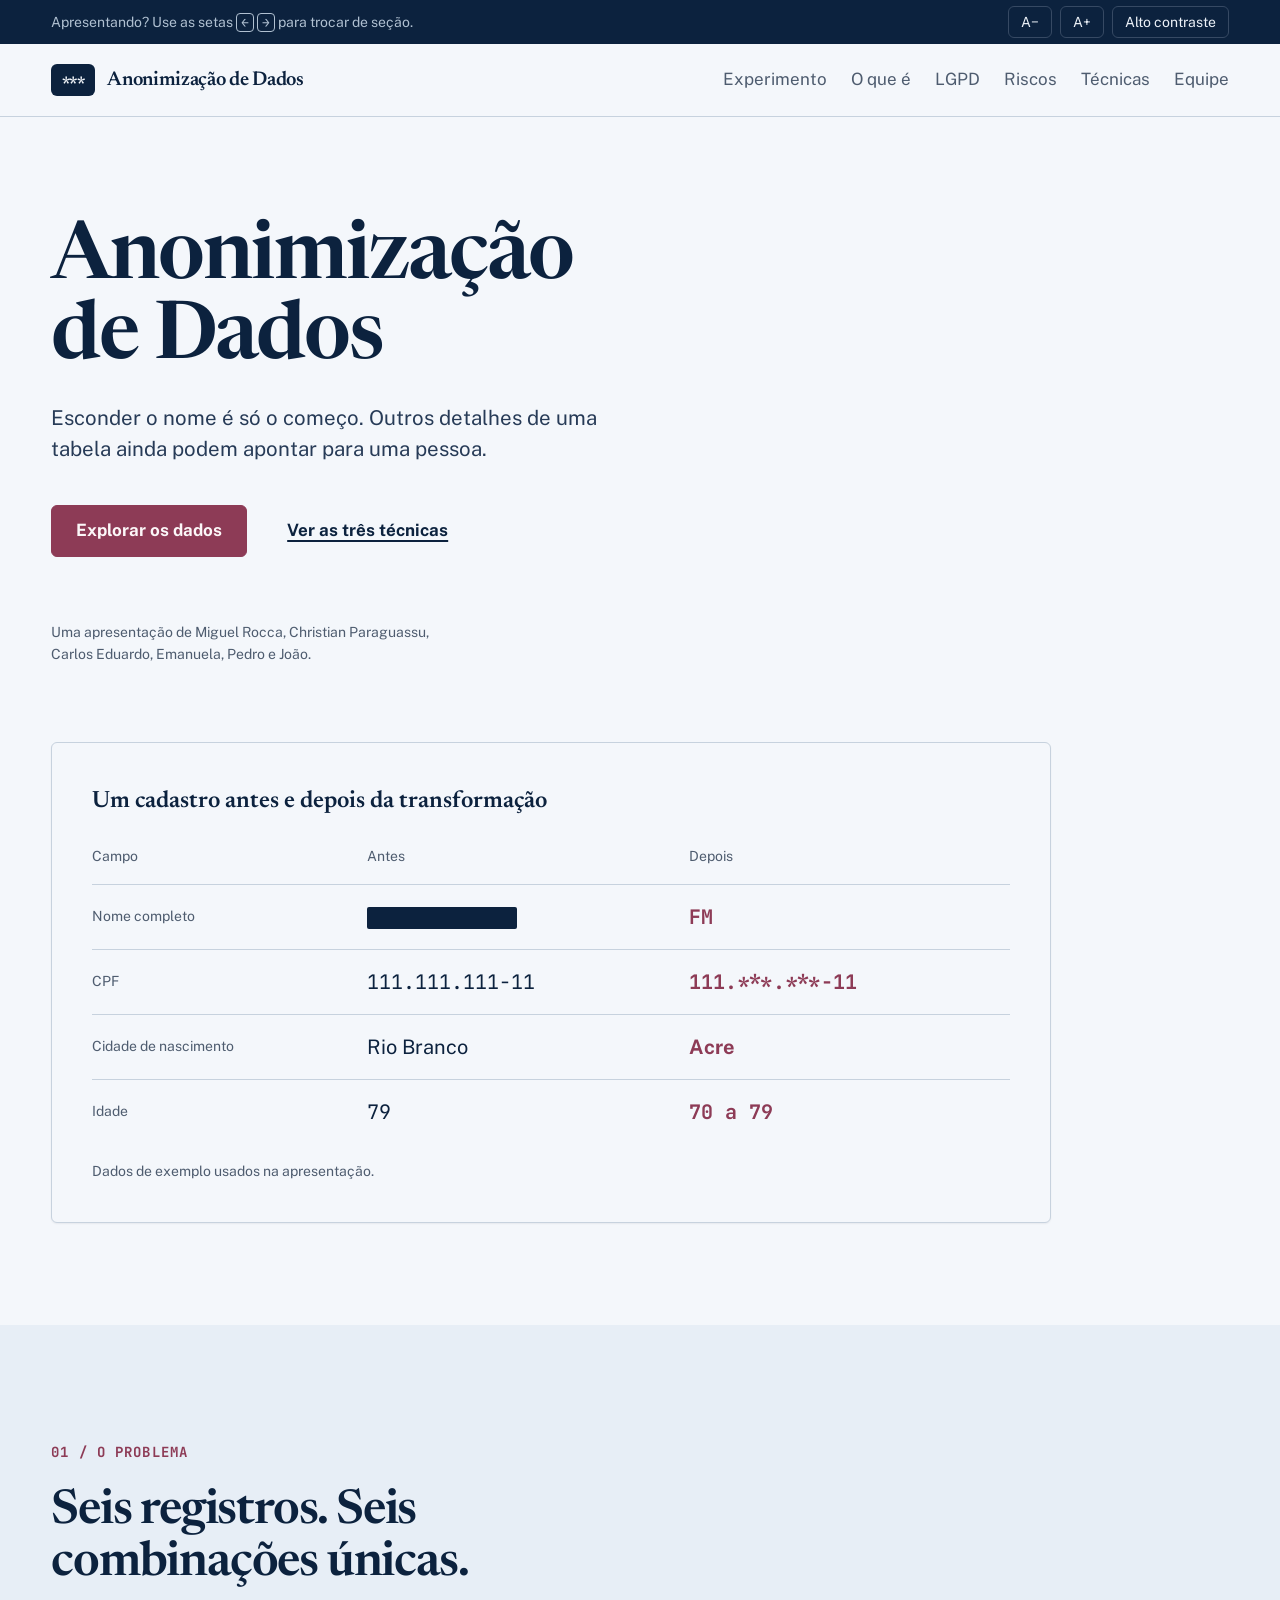
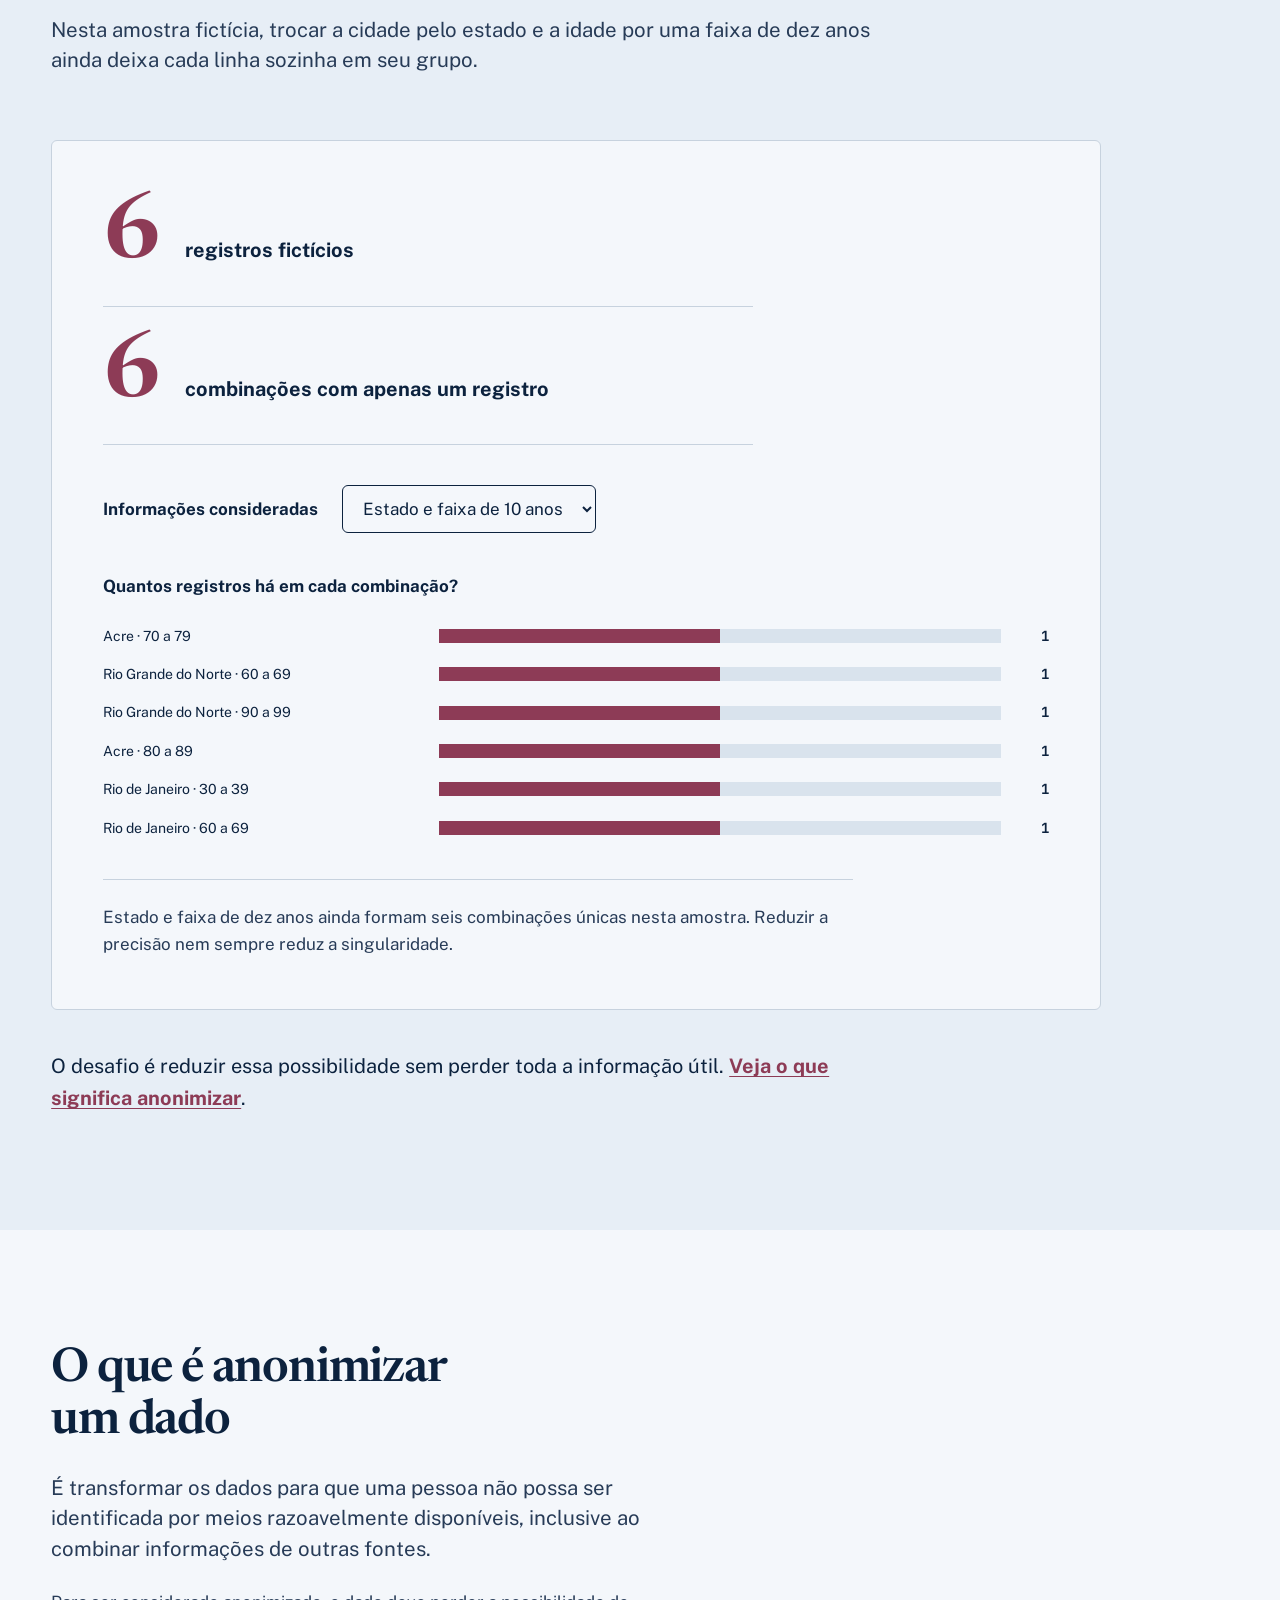
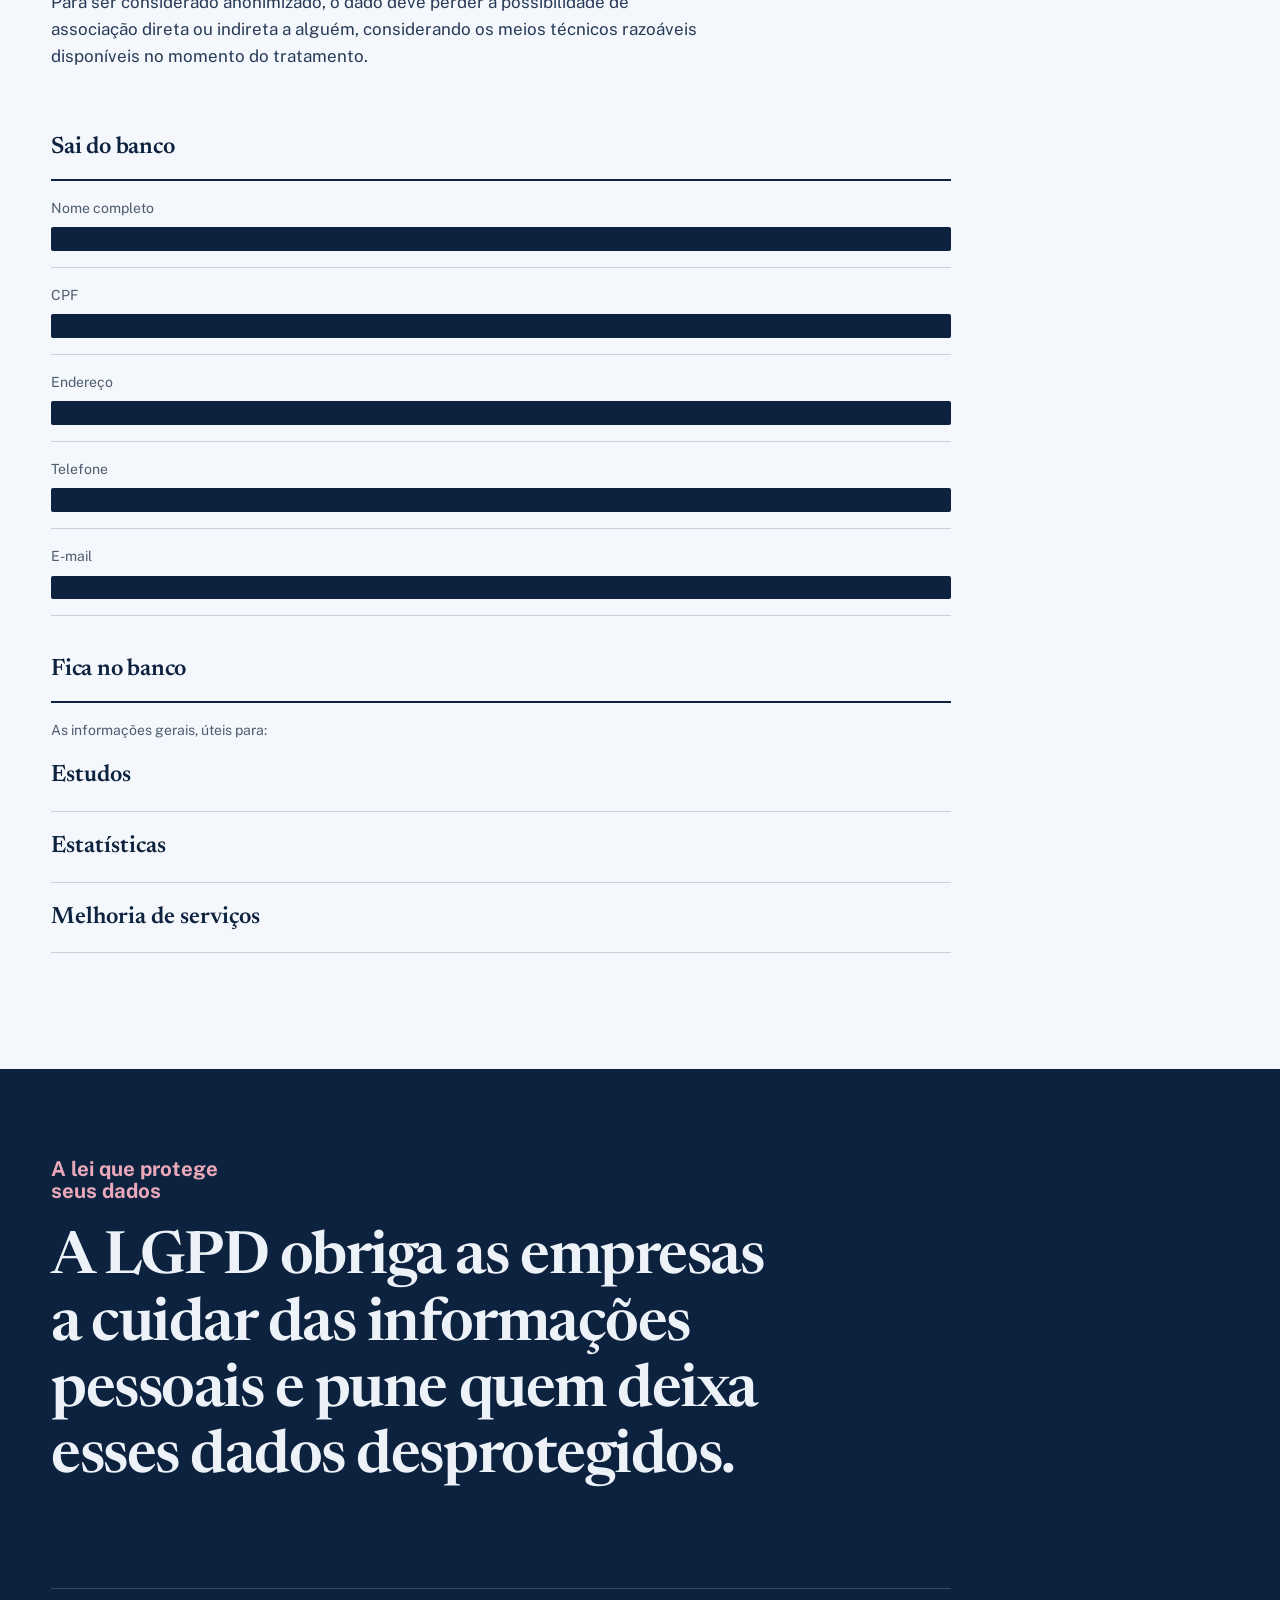
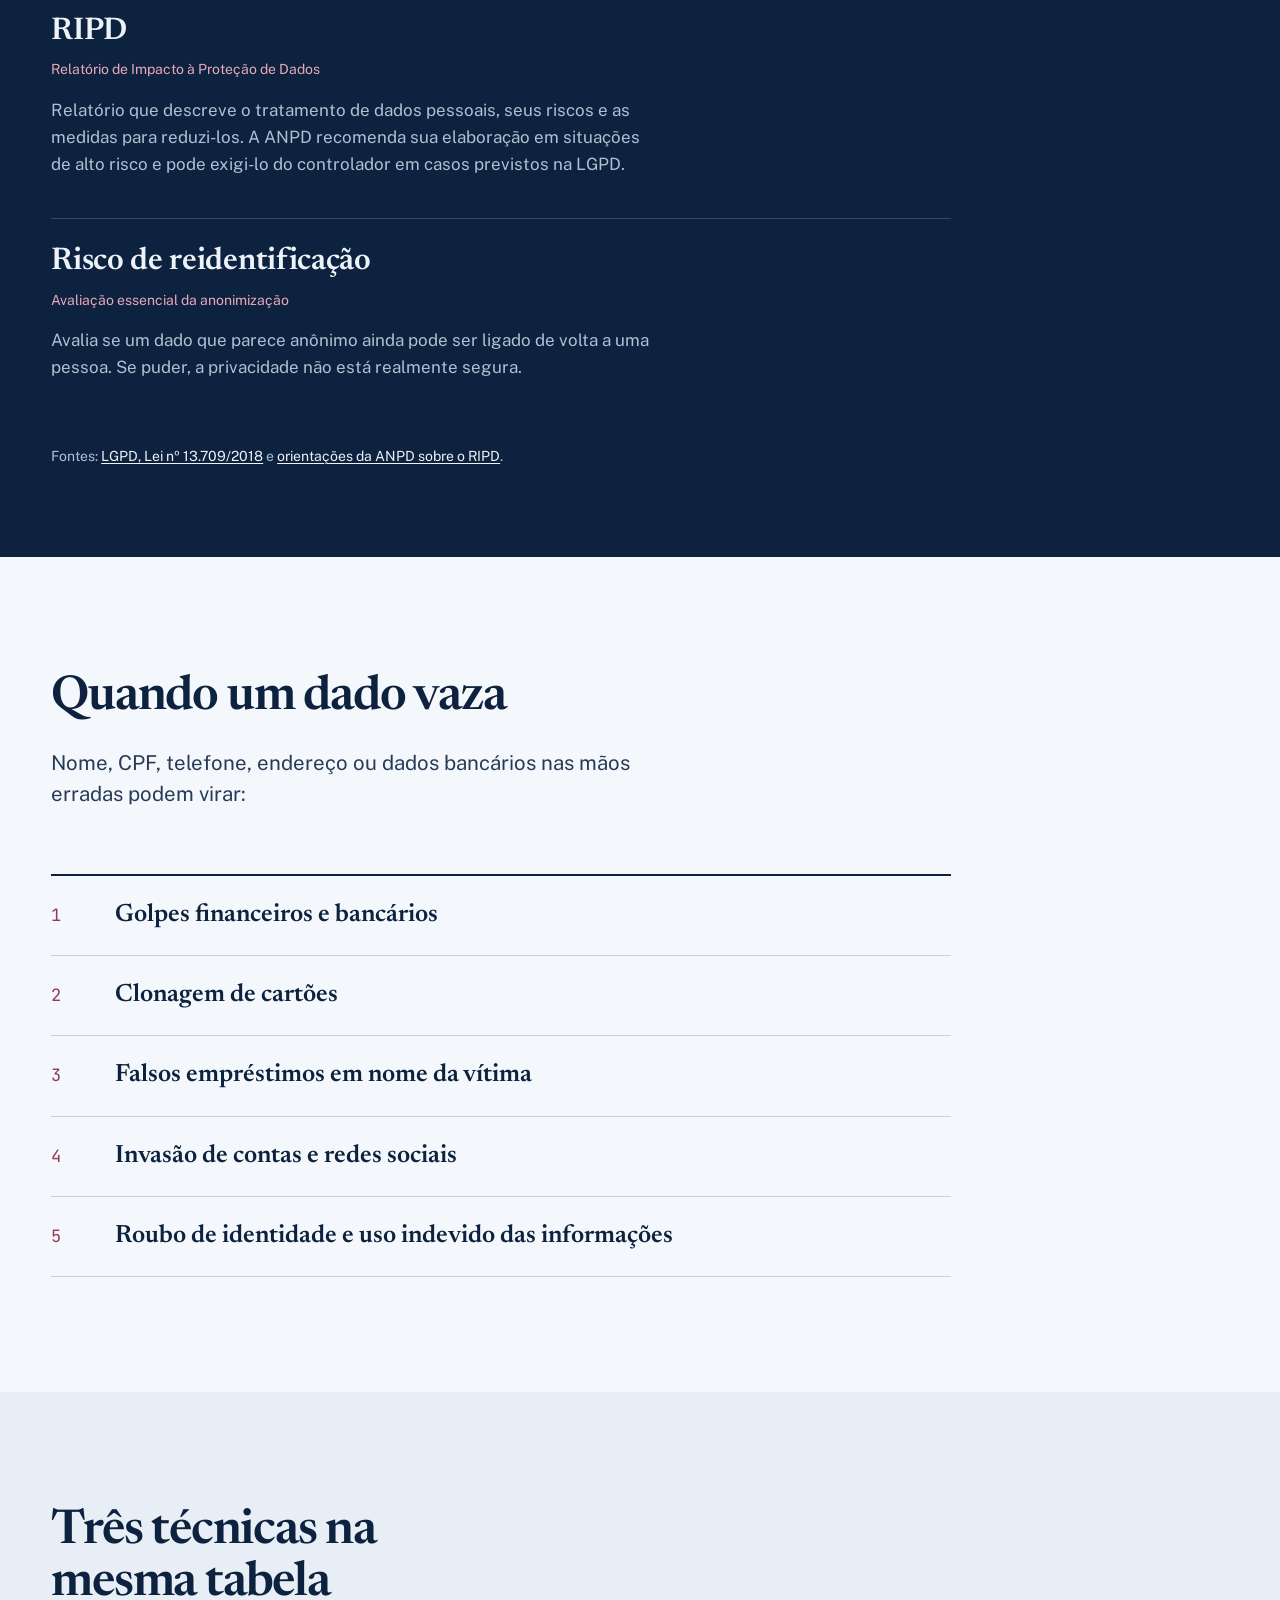
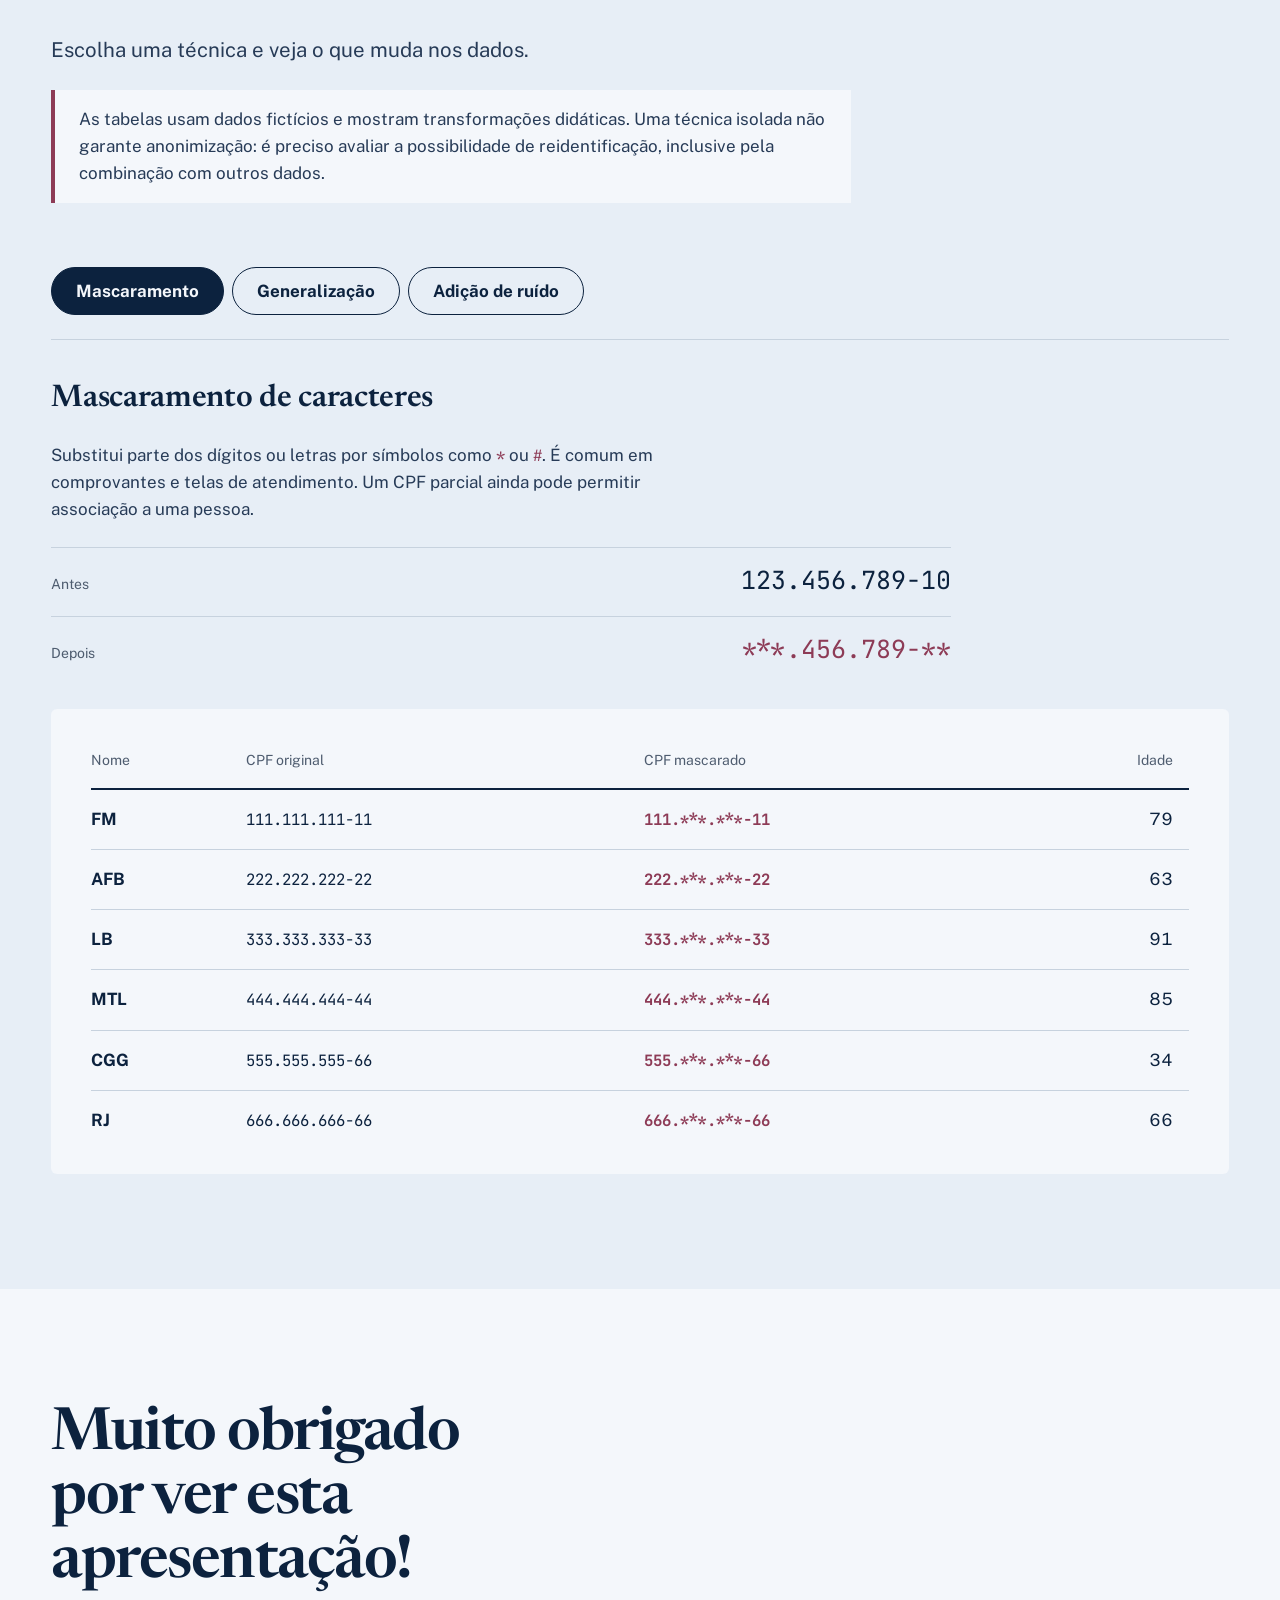
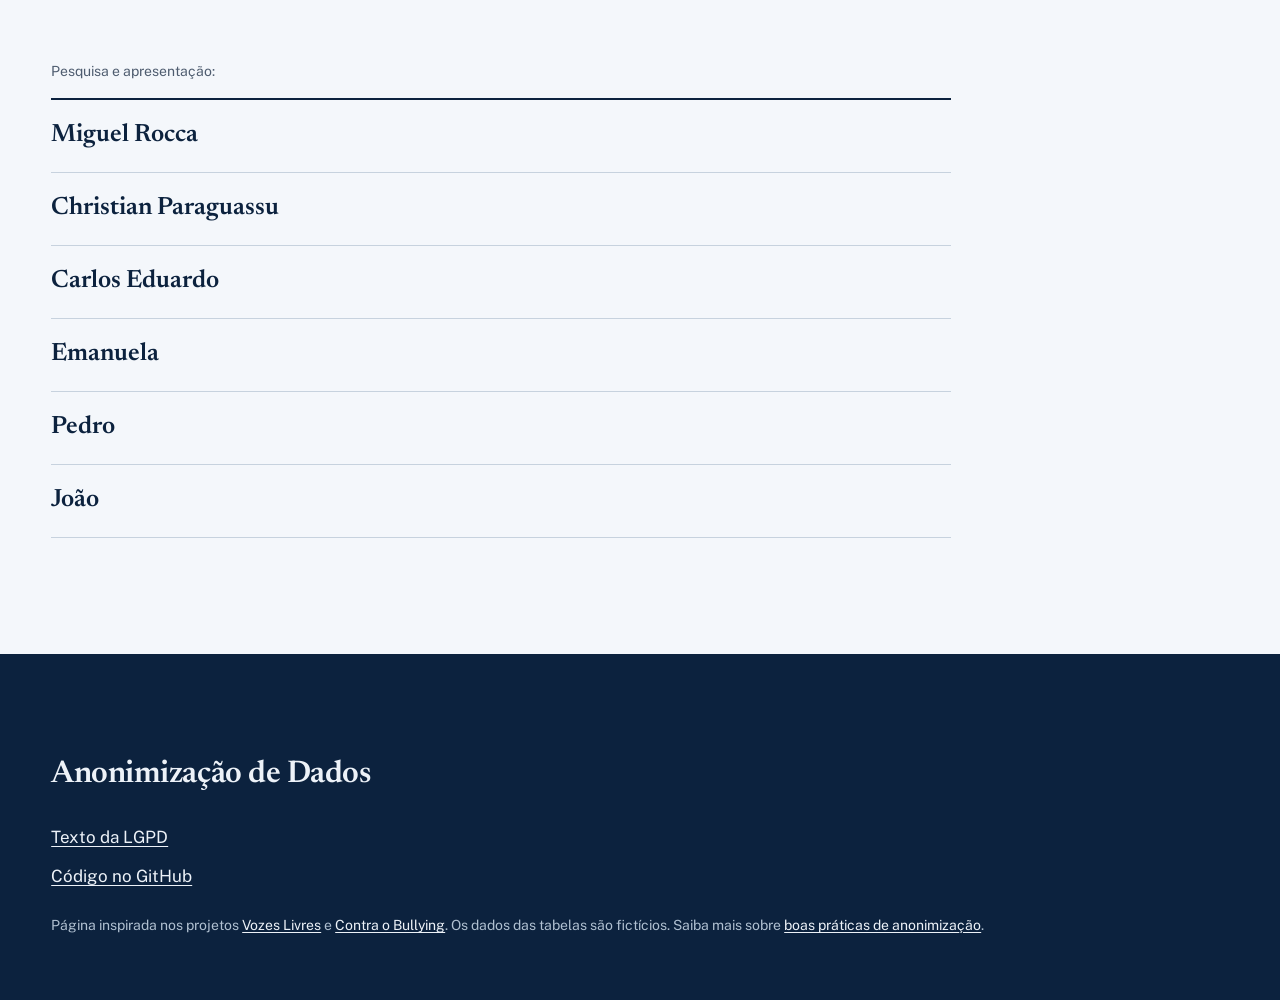
==== commit 40df6055: "Add interactive anonymization data story" ====
--- a/index.html
+++ b/index.html
@@ -39,6 +39,7 @@
       </a>
       <button class="nav__menu" id="menuButton" type="button" aria-expanded="false" aria-controls="navLinks">Menu</button>
       <div class="nav__links" id="navLinks">
+        <a href="#experimento">Experimento</a>
         <a href="#conceito">O que é</a>
         <a href="#lgpd">LGPD</a>
         <a href="#riscos">Riscos</a>
@@ -55,18 +56,18 @@
       <div class="container hero__grid">
         <div class="hero__copy">
           <h1 id="titulo-hero">Anonimização de Dados</h1>
-          <p class="lead">Como esconder quem é a pessoa sem apagar o que os dados ensinam.</p>
+          <p class="lead">Esconder o nome é só o começo. Outros detalhes de uma tabela ainda podem apontar para uma pessoa.</p>
           <div class="actions">
-            <a class="btn" href="#tecnicas">Ver as três técnicas</a>
-            <a class="text-link" href="#lgpd">O que diz a LGPD</a>
+            <a class="btn" href="#experimento">Explorar os dados</a>
+            <a class="text-link" href="#tecnicas">Ver as três técnicas</a>
           </div>
           <p class="byline">Uma apresentação de Miguel Rocca, Christian Paraguassu, Carlos Eduardo, Emanuela, Pedro e João.</p>
         </div>
 
-        <!-- A ficha: o mesmo cadastro antes e depois da anonimização -->
+        <!-- A ficha mostra um registro fictício antes e depois de reduzir detalhes. -->
         <figure class="ficha" aria-labelledby="ficha-legenda">
           <table class="ficha__table">
-            <caption id="ficha-legenda">Um cadastro antes e depois da anonimização</caption>
+            <caption id="ficha-legenda">Um cadastro antes e depois da transformação</caption>
             <thead>
               <tr><th scope="col">Campo</th><th scope="col">Antes</th><th scope="col">Depois</th></tr>
             </thead>
@@ -98,12 +99,51 @@
       </div>
     </section>
 
-    <!-- ===== 2. O QUE É ===== -->
+    <!-- ===== 2. EXPERIMENTO COM DADOS FICTÍCIOS ===== -->
+    <section class="section experimento" id="experimento" aria-labelledby="titulo-experimento" data-step>
+      <div class="container">
+        <div class="story-heading">
+          <p class="eyebrow">01 / O problema</p>
+          <h2 id="titulo-experimento">Seis registros. Seis combinações únicas.</h2>
+          <p class="lead">Nesta amostra fictícia, trocar a cidade pelo estado e a idade por uma faixa de dez anos ainda deixa cada linha sozinha em seu grupo.</p>
+        </div>
+
+        <div class="risk-demo" id="riskDemo">
+          <div class="risk-demo__metrics" aria-live="polite">
+            <p><strong id="riskRecords">6</strong><span>registros fictícios</span></p>
+            <p><strong id="riskUnique">6</strong><span>combinações com apenas um registro</span></p>
+          </div>
+          <div class="risk-control">
+            <label for="precision">Informações consideradas</label>
+            <select id="precision">
+              <option value="city_age">Cidade e idade exata</option>
+              <option value="state_decade" selected>Estado e faixa de 10 anos</option>
+              <option value="state_only">Somente estado</option>
+            </select>
+          </div>
+          <div class="risk-demo__chart" role="group" aria-label="Tamanho dos grupos formados pelos dados exibidos">
+            <p class="chart-title">Quantos registros há em cada combinação?</p>
+            <ol class="risk-bars" id="riskBars">
+              <li><span>Acre · 70 a 79</span><span class="risk-bar" style="--bar-width:50%"></span><strong>1</strong></li>
+              <li><span>Rio Grande do Norte · 60 a 69</span><span class="risk-bar" style="--bar-width:50%"></span><strong>1</strong></li>
+              <li><span>Rio Grande do Norte · 90 a 99</span><span class="risk-bar" style="--bar-width:50%"></span><strong>1</strong></li>
+              <li><span>Acre · 80 a 89</span><span class="risk-bar" style="--bar-width:50%"></span><strong>1</strong></li>
+              <li><span>Rio de Janeiro · 30 a 39</span><span class="risk-bar" style="--bar-width:50%"></span><strong>1</strong></li>
+              <li><span>Rio de Janeiro · 60 a 69</span><span class="risk-bar" style="--bar-width:50%"></span><strong>1</strong></li>
+            </ol>
+          </div>
+          <p class="risk-demo__explain" id="riskExplain">Todas as seis combinações são únicas nesta pequena amostra. Isso não identifica ninguém automaticamente, mas pode facilitar a ligação com outras fontes.</p>
+        </div>
+        <p class="story-next">O desafio é reduzir essa possibilidade sem perder toda a informação útil. <a href="#conceito">Veja o que significa anonimizar</a>.</p>
+      </div>
+    </section>
+
+    <!-- ===== 3. O QUE É ===== -->
     <section class="section conceito" id="conceito" aria-labelledby="titulo-conceito" data-step>
       <div class="container conceito__grid">
         <div class="conceito__text">
           <h2 id="titulo-conceito">O que é anonimizar um dado</h2>
-          <p class="lead">É remover ou esconder as informações que permitem identificar uma pessoa específica em um banco de dados.</p>
+          <p class="lead">É transformar os dados para que uma pessoa não possa ser identificada por meios razoavelmente disponíveis, inclusive ao combinar informações de outras fontes.</p>
           <p>Para ser considerado anonimizado, o dado deve perder a possibilidade de associação direta ou indireta a alguém, considerando os meios técnicos razoáveis disponíveis no momento do tratamento.</p>
         </div>
         <div class="conceito__lists">
--- a/css/style.css
+++ b/css/style.css
@@ -1,8 +1,4 @@
-/* Hallmark · shape: Aula em tabela · genre: editorial · theme: custom · job: listen · idea: "a mesma tabela de pessoas passa pelas três técnicas diante de quem assiste" · vibe: "tarja escura, papel frio, rosa antigo contido"
- * paper: oklch(97.6% 0.006 250) · accent: oklch(47% 0.115 2) · display: Newsreader · body: Public Sans · hero: Stage, título à esquerda e a ficha antes e depois à direita · nav: barra de acessibilidade sobre barra de marca e links (herdada do Contra o Bullying) · footer: colophon escuro com links e créditos · imagery: none, as tabelas construídas são o visual · signature: a tabela que troca de técnica e o ruído sorteado ao vivo
- * axes: light/roman-serif/chromatic-rose · posture: restrained · contrast: pass · fold: pass · copy: verbatim (texto dos slides da equipe) · v2.0.0 */
-/* Hallmark · pre-emit critique: P4 H4 E4 S5 R4 V4 · weakest: P, a página explica mais do que argumenta; a tabela ao vivo e a média preservada mostram o argumento em vez de só dizê-lo */
-/* Hallmark · waive 42 · nav: wordmark e cinco links de seção sob a barra de acessibilidade · a barra de acessibilidade e os links por seção vêm do Contra o Bullying, a página de referência */
+/* Leitura em uma coluna; as tabelas e o experimento contam a história com dados fictícios. */
 @import url("./tokens.css");
 @import url("./base.css");
 
@@ -57,14 +53,15 @@
 .text-link:hover { color: var(--color-accent); }
 
 /* ---------- 1. Hero ---------- */
-.hero { display: flex; align-items: center; min-height: calc(100svh - var(--nav-h) - 44px); padding-block: var(--space-2xl); }
-.hero__grid { display: grid; grid-template-columns: minmax(0, 5fr) minmax(0, 6fr); align-items: center; gap: var(--space-3xl); }
-.hero h1 { font-size: var(--text-display); line-height: 1.0; max-width: 11ch; }
+.hero { padding-block: clamp(64px, 8vw, 128px); }
+.hero__grid { display: grid; grid-template-columns: minmax(0, 1fr); gap: clamp(48px, 6vw, 96px); }
+.hero__copy { max-width: 850px; }
+.hero h1 { font-size: var(--text-display); line-height: 1.0; max-width: 18ch; }
 .hero .lead { margin-top: var(--space-lg); }
 .hero .actions { margin-top: var(--space-xl); }
 .byline { margin-top: var(--space-2xl); max-width: 44ch; color: var(--color-muted); font-size: var(--text-sm); }
 
-.ficha { margin: 0; padding: var(--space-xl); border: 1px solid var(--color-rule); border-radius: var(--radius-card); background: var(--color-paper); box-shadow: var(--shadow-card); }
+.ficha { max-width: 1000px; min-width: 0; margin: 0; padding: var(--space-xl); border: 1px solid var(--color-rule); border-radius: var(--radius-card); background: var(--color-paper); box-shadow: var(--shadow-card); overflow-x: auto; }
 .ficha__table { width: 100%; border-collapse: collapse; }
 .ficha__table caption { padding-bottom: var(--space-lg); color: var(--color-ink); font-family: var(--font-display); font-size: var(--text-title); font-weight: 600; text-align: left; }
 .ficha__table th, .ficha__table td { padding: var(--space-md) var(--space-sm) var(--space-md) 0; border-top: 1px solid var(--color-rule); text-align: left; vertical-align: middle; }
@@ -80,12 +77,38 @@
 /* ---------- Seções ---------- */
 .section { padding-block: var(--section-gap); }
 
+/* Experimento: a quantidade de grupos únicos torna visível o risco na amostra. */
+.experimento { background: var(--color-paper-2); }
+.story-heading { max-width: 900px; }
+.eyebrow { margin-bottom: var(--space-lg); color: var(--color-accent); font-family: var(--font-outlier); font-size: var(--text-sm); font-weight: 700; letter-spacing: .08em; text-transform: uppercase; }
+.story-heading .lead { max-width: 65ch; margin-top: var(--space-lg); }
+.risk-demo { max-width: 1050px; margin-top: var(--space-2xl); padding: clamp(24px, 4vw, 64px); border: 1px solid var(--color-rule); border-radius: var(--radius-card); background: var(--color-paper); }
+.risk-demo__metrics { display: grid; gap: var(--space-lg); }
+.risk-demo__metrics p { display: flex; align-items: baseline; gap: var(--space-lg); padding-bottom: var(--space-lg); border-bottom: 1px solid var(--color-rule); }
+.risk-demo__metrics strong { color: var(--color-accent); font-family: var(--font-display); font-size: clamp(3.5rem, 7vw, 6rem); font-weight: 600; line-height: 1; }
+.risk-demo__metrics span { max-width: 28ch; font-size: var(--text-lg); font-weight: 700; }
+.risk-control { display: none; flex-wrap: wrap; align-items: center; gap: var(--space-sm) var(--space-lg); margin-top: var(--space-xl); }
+.risk-demo.is-enhanced .risk-control { display: flex; }
+.risk-control label { font-weight: 700; }
+.risk-control select { min-height: 48px; max-width: 100%; padding: 0 var(--space-md); border: 1px solid var(--color-ink); border-radius: var(--radius-input); background: var(--color-paper); color: var(--color-ink); cursor: pointer; }
+.risk-demo__chart { margin-top: var(--space-xl); }
+.chart-title { font-weight: 700; }
+.risk-bars { display: grid; gap: var(--space-md); margin: var(--space-lg) 0 0; padding: 0; list-style: none; }
+.risk-bars li { display: grid; grid-template-columns: minmax(0, 20rem) minmax(6rem, 1fr) 2rem; align-items: center; gap: var(--space-md); }
+.risk-bars li > span:first-child { font-size: var(--text-sm); }
+.risk-bars strong { font-family: var(--font-outlier); font-size: var(--text-sm); text-align: right; }
+.risk-bar { display: block; width: 100%; height: 14px; background: var(--color-paper-3); }
+.risk-bar::before { content: ''; display: block; width: var(--bar-width); height: 100%; background: var(--color-accent); transition: width var(--dur-long) var(--ease-out); }
+.risk-demo__explain { max-width: 75ch; margin-top: var(--space-xl); padding-top: var(--space-lg); border-top: 1px solid var(--color-rule); color: var(--color-ink-2); }
+.story-next { max-width: 75ch; margin-top: var(--space-xl); font-size: var(--text-lg); }
+.story-next a { color: var(--color-accent); font-weight: 700; }
+
 /* 2. O que é */
-.conceito { background: var(--color-paper-2); }
-.conceito__grid { display: grid; grid-template-columns: minmax(0, 6fr) minmax(0, 6fr); gap: var(--space-3xl); align-items: start; }
+.conceito { background: var(--color-paper); }
+.conceito__grid { display: grid; grid-template-columns: minmax(0, 1fr); gap: var(--space-2xl); align-items: start; }
 .conceito__text .lead { margin-top: var(--space-lg); }
 .conceito__text p:not(.lead) { margin-top: var(--space-lg); color: var(--color-ink-2); }
-.conceito__lists { display: grid; grid-template-columns: minmax(0, 1fr) minmax(0, 1fr); gap: var(--gap-columns); }
+.conceito__lists { display: grid; grid-template-columns: minmax(0, 1fr); gap: var(--space-xl); max-width: 900px; }
 .conceito__col h3 { padding-bottom: var(--space-md); border-bottom: 2px solid var(--color-ink); }
 .saem, .ficam { margin: 0; padding: 0; list-style: none; }
 .saem li { display: flex; flex-direction: column; gap: var(--space-xs); padding-block: var(--space-md); border-bottom: 1px solid var(--color-rule); }
@@ -99,7 +122,7 @@
 .band h2, .band h3 { color: var(--color-band-ink); }
 .band h2 { font-size: var(--text-lead); font-family: var(--font-body); font-weight: 700; letter-spacing: 0; color: var(--color-band-accent); }
 .statement { margin-top: var(--space-lg); max-width: 26ch; font-family: var(--font-display); font-size: var(--text-display-s); font-weight: 600; line-height: 1.12; letter-spacing: var(--tracking-display); text-wrap: balance; }
-.lgpd__tools { display: grid; grid-template-columns: minmax(0, 1fr) minmax(0, 1fr); gap: var(--gap-columns); margin-top: var(--space-3xl); }
+.lgpd__tools { display: grid; grid-template-columns: minmax(0, 1fr); gap: var(--space-xl); margin-top: var(--space-3xl); max-width: 900px; }
 .tool { padding-top: var(--space-lg); border-top: 1px solid var(--color-band-rule); }
 .tool h3 { font-size: var(--text-2xl); }
 .tool__name { margin-top: var(--space-xs); color: var(--color-band-accent); font-size: var(--text-sm); }
@@ -109,16 +132,16 @@
 .band a:focus-visible { outline-color: var(--color-band-accent); }
 
 /* 4. Riscos */
-.riscos__grid { display: grid; grid-template-columns: minmax(0, 5fr) minmax(0, 7fr); gap: var(--space-3xl); align-items: start; }
+.riscos__grid { display: grid; grid-template-columns: minmax(0, 1fr); gap: var(--space-2xl); align-items: start; }
 .riscos__head .lead { margin-top: var(--space-lg); }
-.riscos__list { margin: 0; padding: 0; list-style: none; counter-reset: risco; border-top: 2px solid var(--color-ink); }
+.riscos__list { max-width: 900px; margin: 0; padding: 0; list-style: none; counter-reset: risco; border-top: 2px solid var(--color-ink); }
 .riscos__list li { display: grid; grid-template-columns: var(--space-2xl) minmax(0, 1fr); align-items: baseline; padding-block: var(--space-lg); border-bottom: 1px solid var(--color-rule); font-family: var(--font-display); font-size: var(--text-xl); font-weight: 600; line-height: 1.25; counter-increment: risco; }
 .riscos__list li::before { content: counter(risco); color: var(--color-accent); font-family: var(--font-outlier); font-size: var(--text-md); font-weight: 400; }
 
 /* 5. Técnicas */
 .tecnicas { background: var(--color-paper-2); }
-.tecnicas__head { display: grid; grid-template-columns: minmax(0, 6fr) minmax(0, 6fr); gap: var(--gap-columns); align-items: end; }
-.tecnicas__head .lead { justify-self: end; }
+.tecnicas__head { display: grid; grid-template-columns: minmax(0, 1fr); gap: var(--space-lg); }
+.tecnicas__head .lead { justify-self: start; }
 .tecnicas__aviso { max-width: 80ch; margin-top: var(--space-lg); padding: var(--space-md) var(--space-lg); border-left: 4px solid var(--color-accent); background: var(--color-paper); color: var(--color-ink-2); }
 .switch { margin-top: var(--space-2xl); }
 .seg { display: flex; flex-wrap: wrap; gap: var(--space-xs); padding-bottom: var(--space-lg); border-bottom: 1px solid var(--color-rule); }
@@ -126,11 +149,11 @@
 .seg button:hover { background: var(--color-paper-3); }
 .seg button:active { transform: translateY(1px); }
 .seg button[aria-selected="true"] { background: var(--color-ink); color: var(--color-paper); }
-.painel { display: grid; grid-template-columns: minmax(0, 4fr) minmax(0, 8fr); gap: var(--space-2xl); align-items: start; padding-top: var(--space-xl); }
+.painel { display: grid; grid-template-columns: minmax(0, 1fr); gap: var(--space-xl); align-items: start; padding-top: var(--space-xl); }
 .painel + .painel { border-top: 1px solid var(--color-rule); margin-top: var(--space-xl); }
 .js .painel + .painel { border-top: 0; margin-top: 0; }
 .painel:focus-visible { outline-offset: var(--space-xs); }
-.painel__info { display: flex; flex-direction: column; gap: var(--space-lg); }
+.painel__info { display: flex; flex-direction: column; gap: var(--space-lg); max-width: 900px; }
 .painel__info h3 { font-size: var(--text-2xl); }
 .painel__info p { color: var(--color-ink-2); }
 .painel__info code { color: var(--color-accent); }
@@ -155,15 +178,15 @@
 .dados--ruido tr.linha-ruido td { background: var(--color-accent-soft); }
 
 /* 6. Equipe */
-.equipe__grid { display: grid; grid-template-columns: minmax(0, 6fr) minmax(0, 6fr); gap: var(--space-3xl); align-items: end; }
+.equipe__grid { display: grid; grid-template-columns: minmax(0, 1fr); gap: var(--space-2xl); align-items: start; }
 .equipe__title { font-size: var(--text-display-s); max-width: 14ch; }
 .equipe__intro { color: var(--color-muted); font-size: var(--text-sm); }
-.equipe__nomes { display: grid; grid-template-columns: minmax(0, 1fr) minmax(0, 1fr); margin: var(--space-md) 0 0; padding: 0; list-style: none; border-top: 2px solid var(--color-ink); column-gap: var(--gap-columns); }
+.equipe__nomes { display: grid; grid-template-columns: minmax(0, 1fr); max-width: 900px; margin: var(--space-md) 0 0; padding: 0; list-style: none; border-top: 2px solid var(--color-ink); }
 .equipe__nomes li { padding-block: var(--space-md); border-bottom: 1px solid var(--color-rule); font-family: var(--font-display); font-size: var(--text-xl); font-weight: 600; }
 
 /* ---------- Rodapé ---------- */
 .footer { padding-block: var(--space-3xl) var(--space-2xl); background: var(--color-band); color: var(--color-band-ink); }
-.footer__grid { display: grid; grid-template-columns: minmax(0, 5fr) minmax(0, 3fr) minmax(0, 4fr); gap: var(--gap-columns); align-items: start; }
+.footer__grid { display: grid; grid-template-columns: minmax(0, 1fr); gap: var(--space-lg); align-items: start; }
 .footer__mark { font-family: var(--font-display); font-size: var(--text-2xl); font-weight: 600; letter-spacing: -0.015em; }
 .footer__links { display: grid; gap: var(--space-sm); margin: 0; padding: 0; list-style: none; }
 .footer a { color: var(--color-band-ink); }
@@ -195,6 +218,10 @@
   .table-wrap { padding: var(--space-sm) var(--space-md); }
   .riscos__list li { grid-template-columns: var(--space-xl) minmax(0, 1fr); font-size: var(--text-lg); }
   .ficha__table td { font-size: var(--text-md); }
+  .risk-demo__metrics p { align-items: center; gap: var(--space-md); }
+  .risk-demo__metrics span { font-size: var(--text-md); }
+  .risk-bars li { grid-template-columns: minmax(0, 1fr) 2rem; gap: var(--space-xs) var(--space-md); }
+  .risk-bars li > span:first-child { grid-column: 1 / -1; }
 }
 
 /* Texto grande (A+ acima de 140%) */
@@ -202,7 +229,7 @@
 
 @media (prefers-reduced-motion: reduce) {
   html { scroll-behavior: auto; }
-  .btn, .seg button, .a11y button, .nav__links a { transition: none; }
+  .btn, .seg button, .a11y button, .nav__links a, .risk-bar::before { transition: none; }
   .btn:active, .seg button:active, .a11y button:active, .nav__menu:active { transform: none; }
 }
 
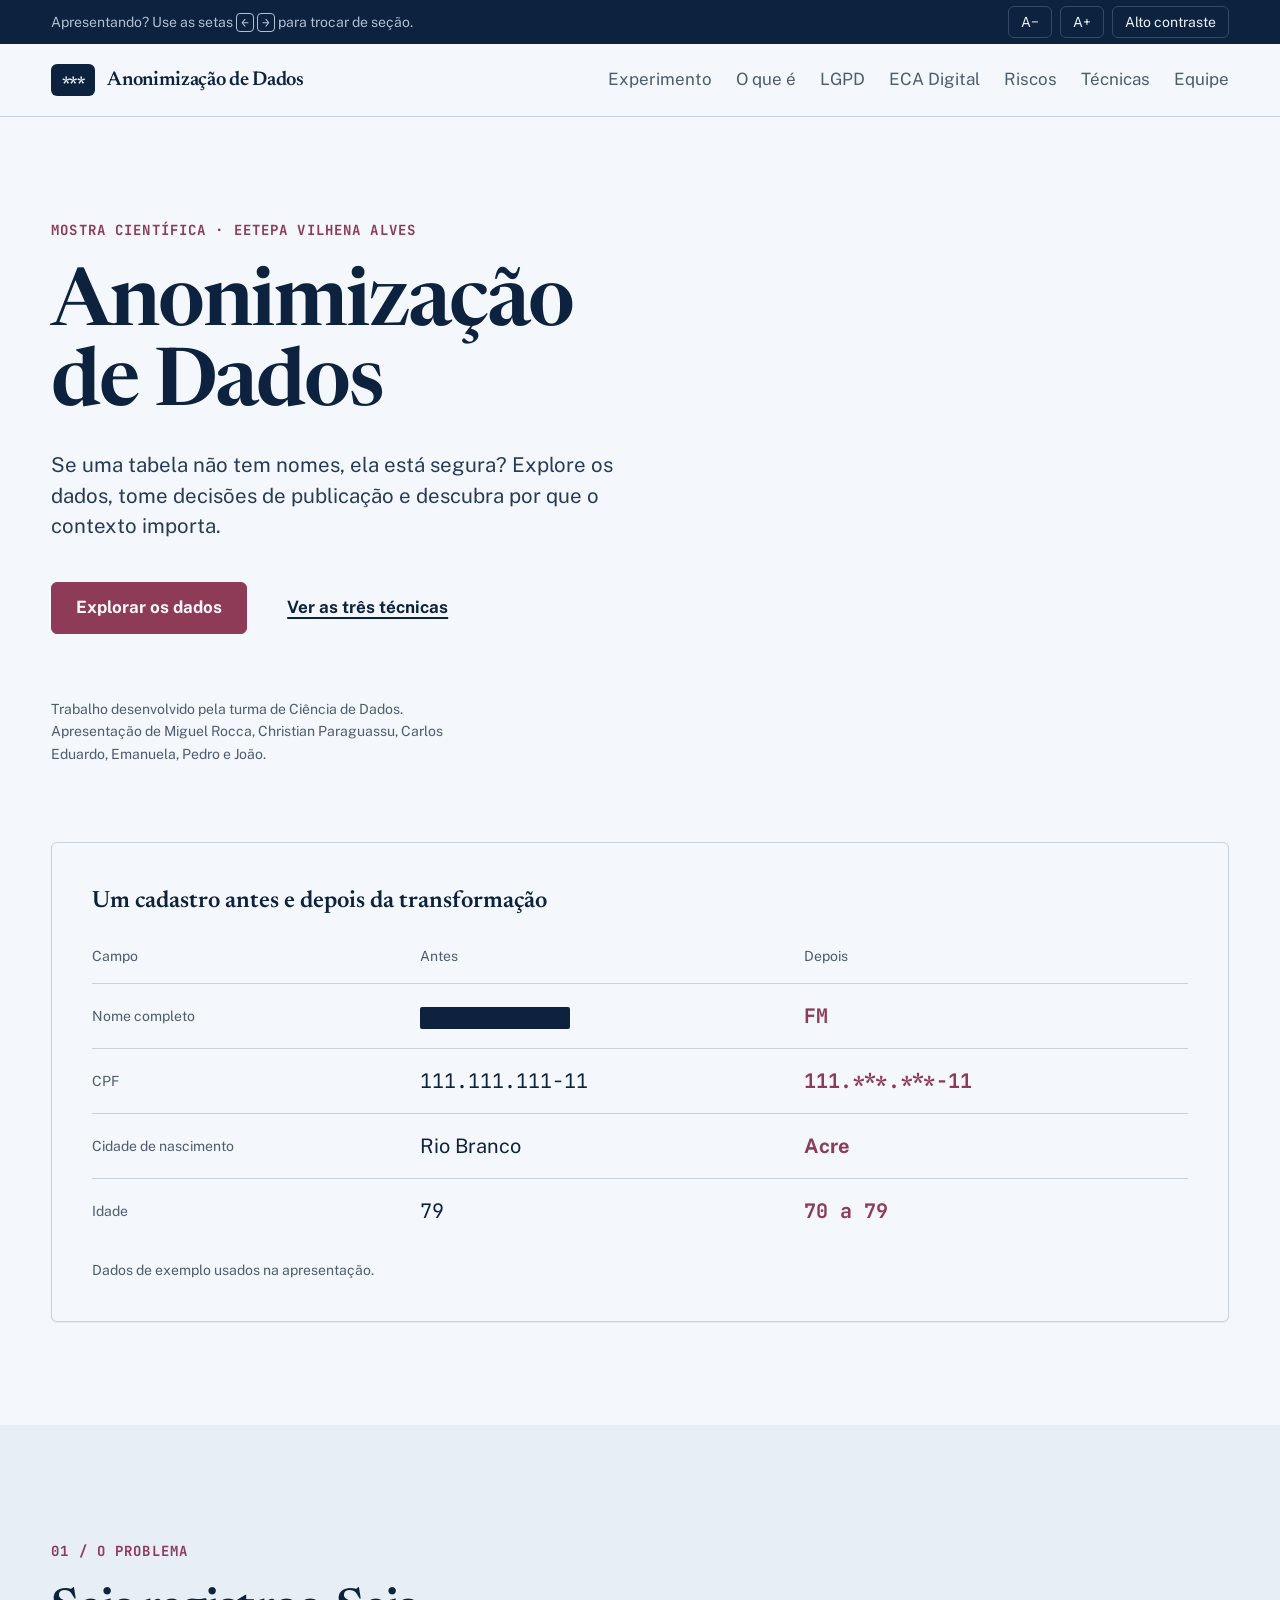
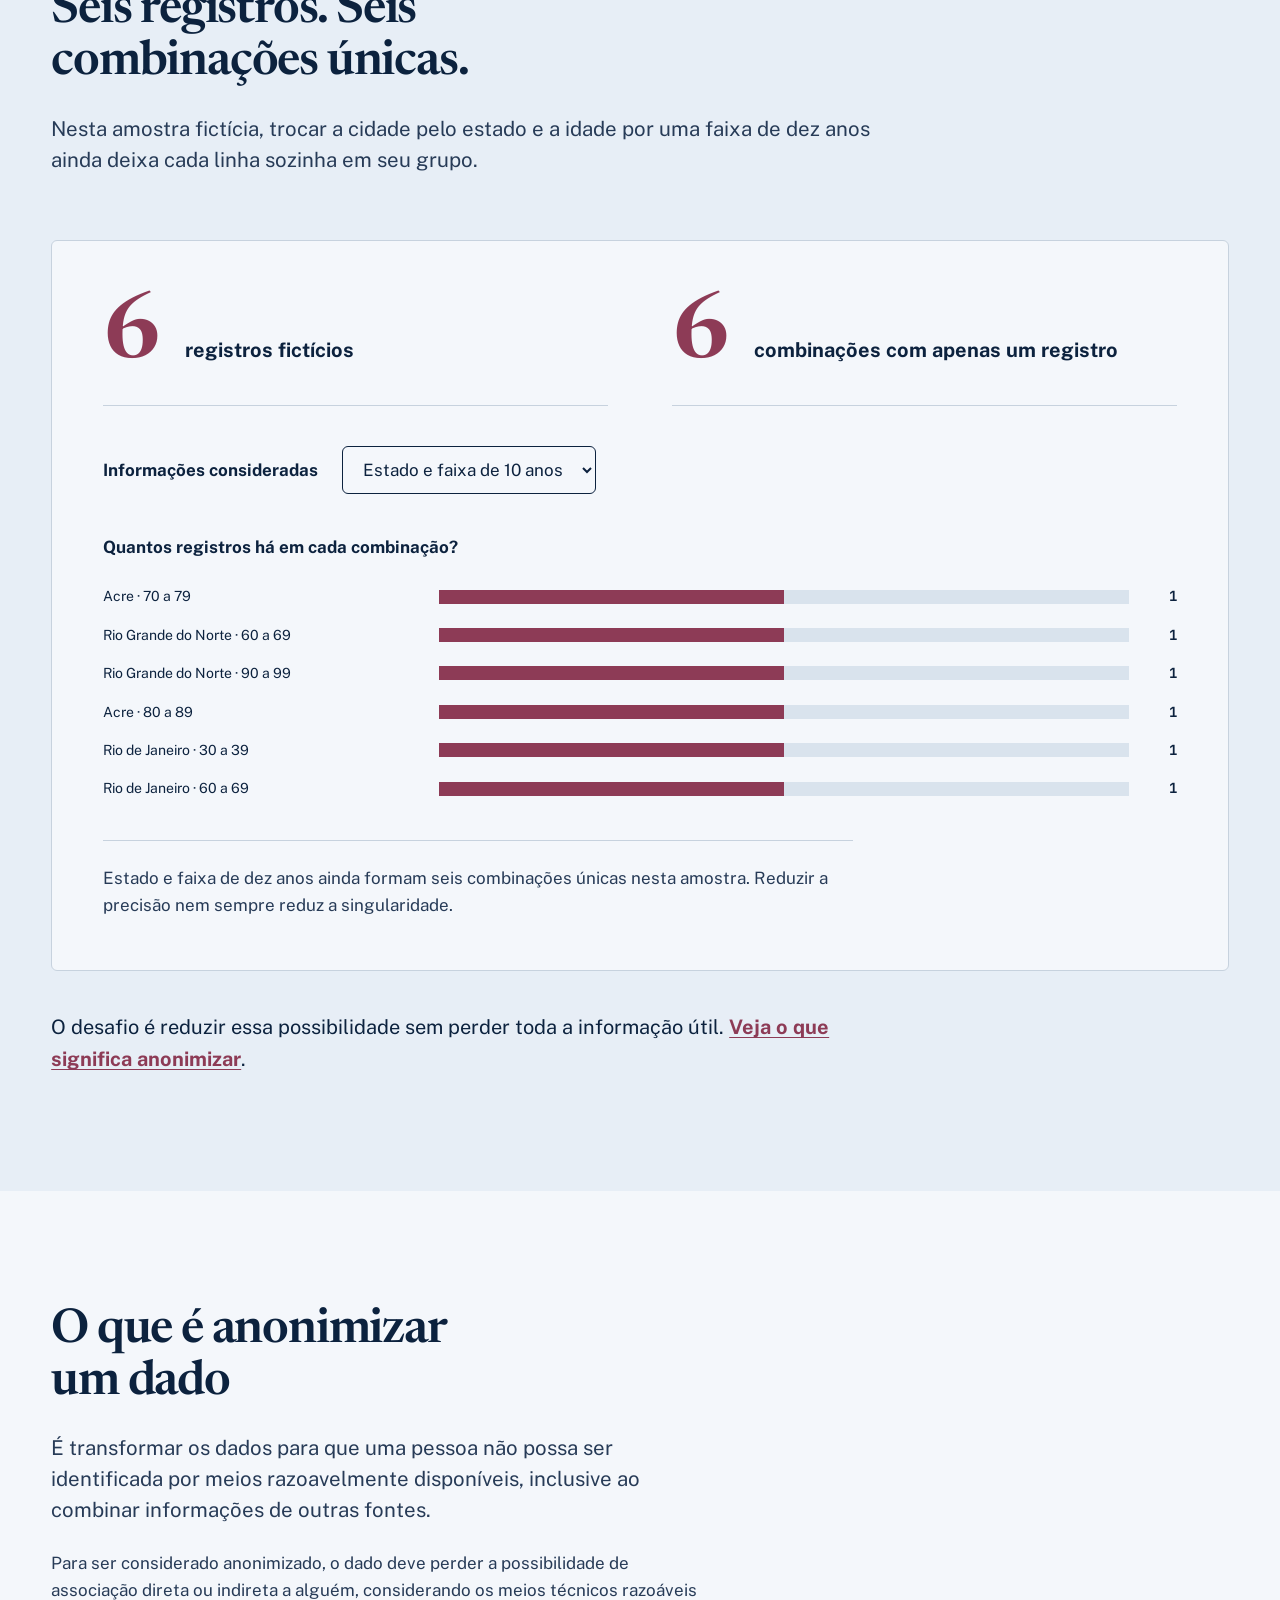
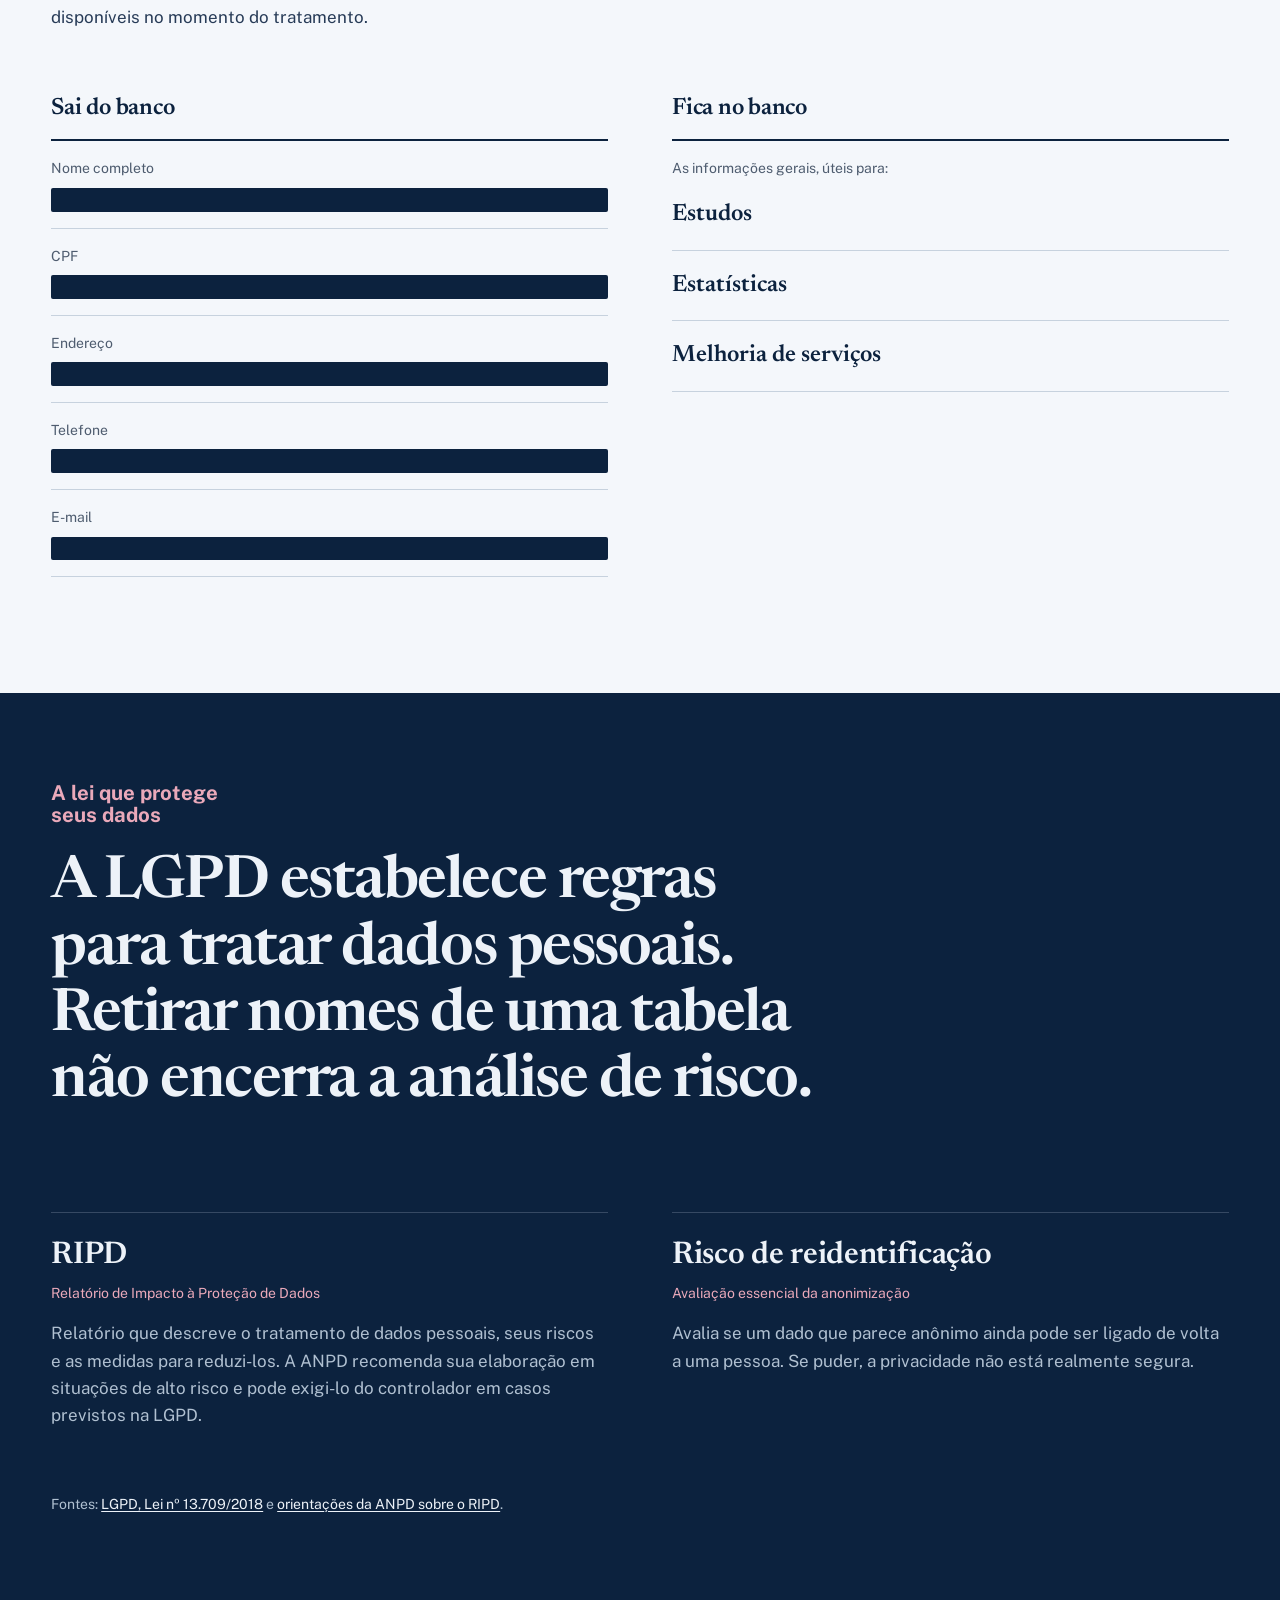
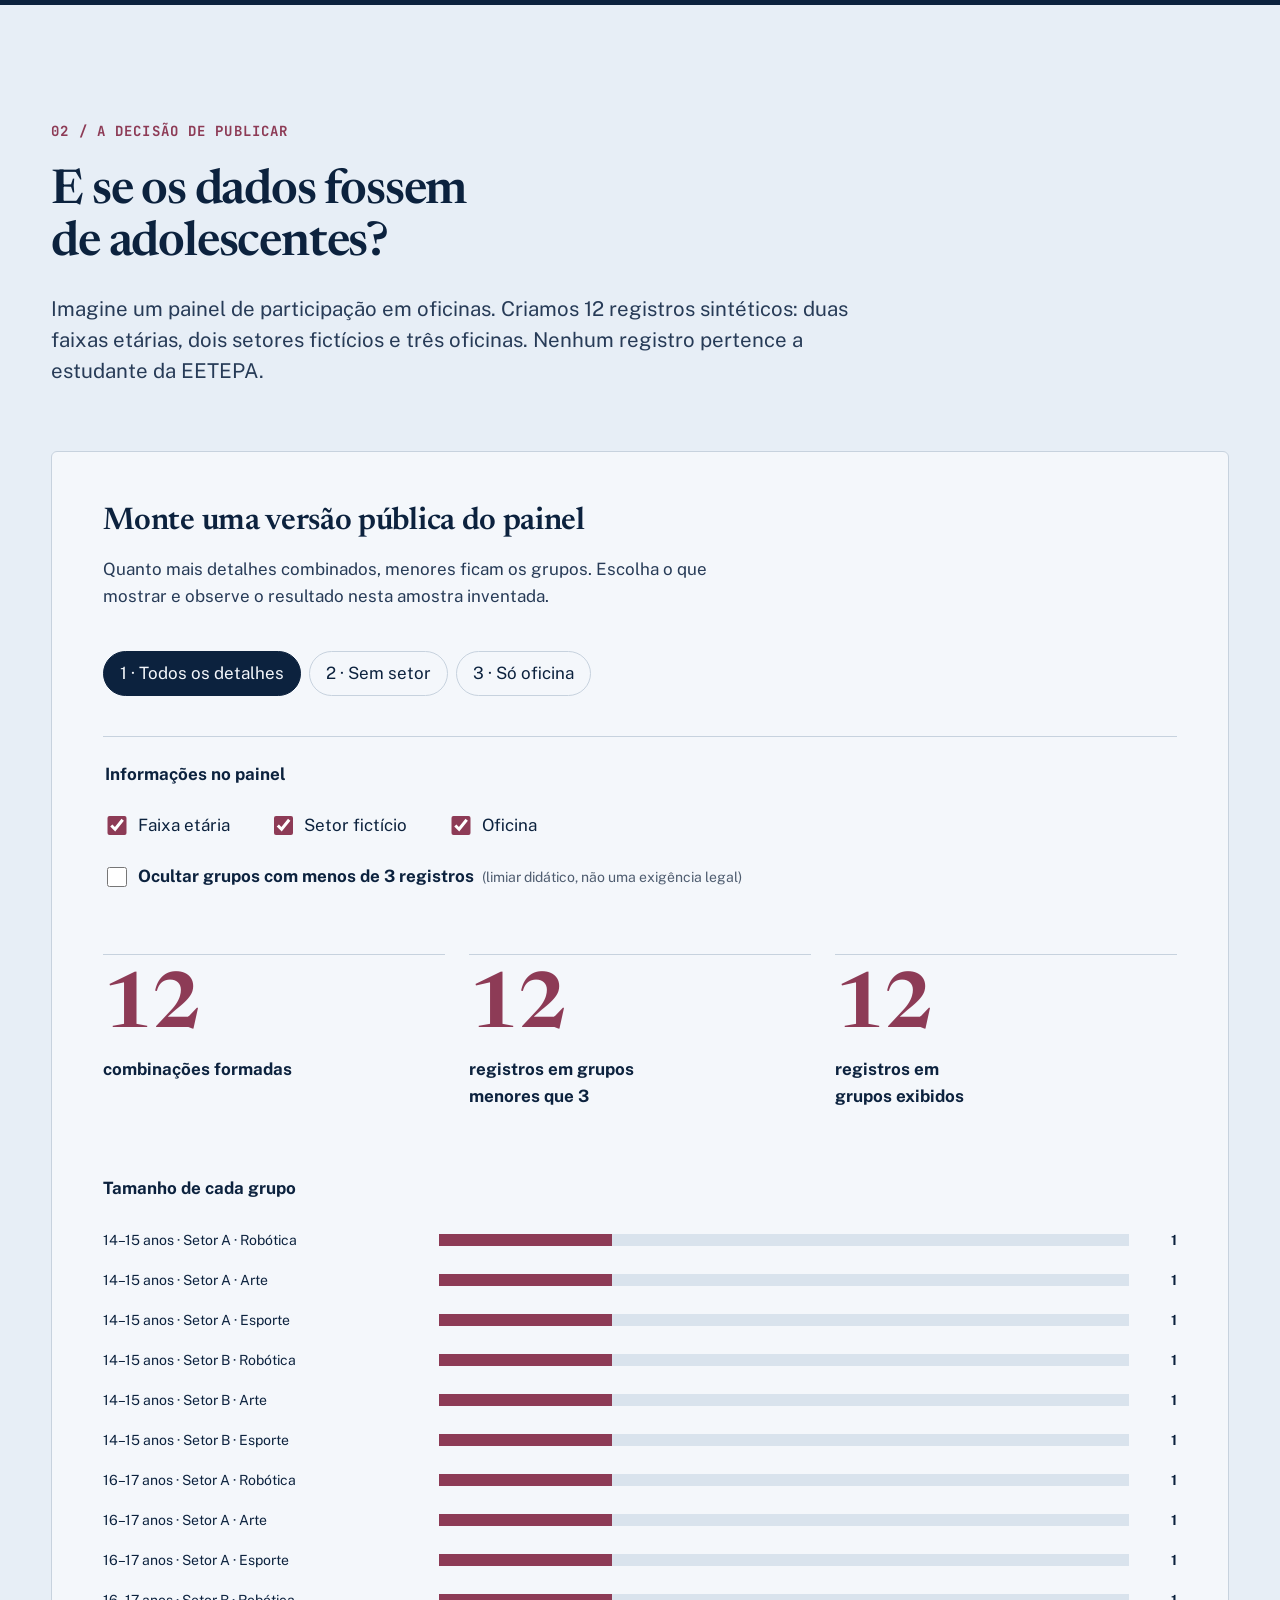
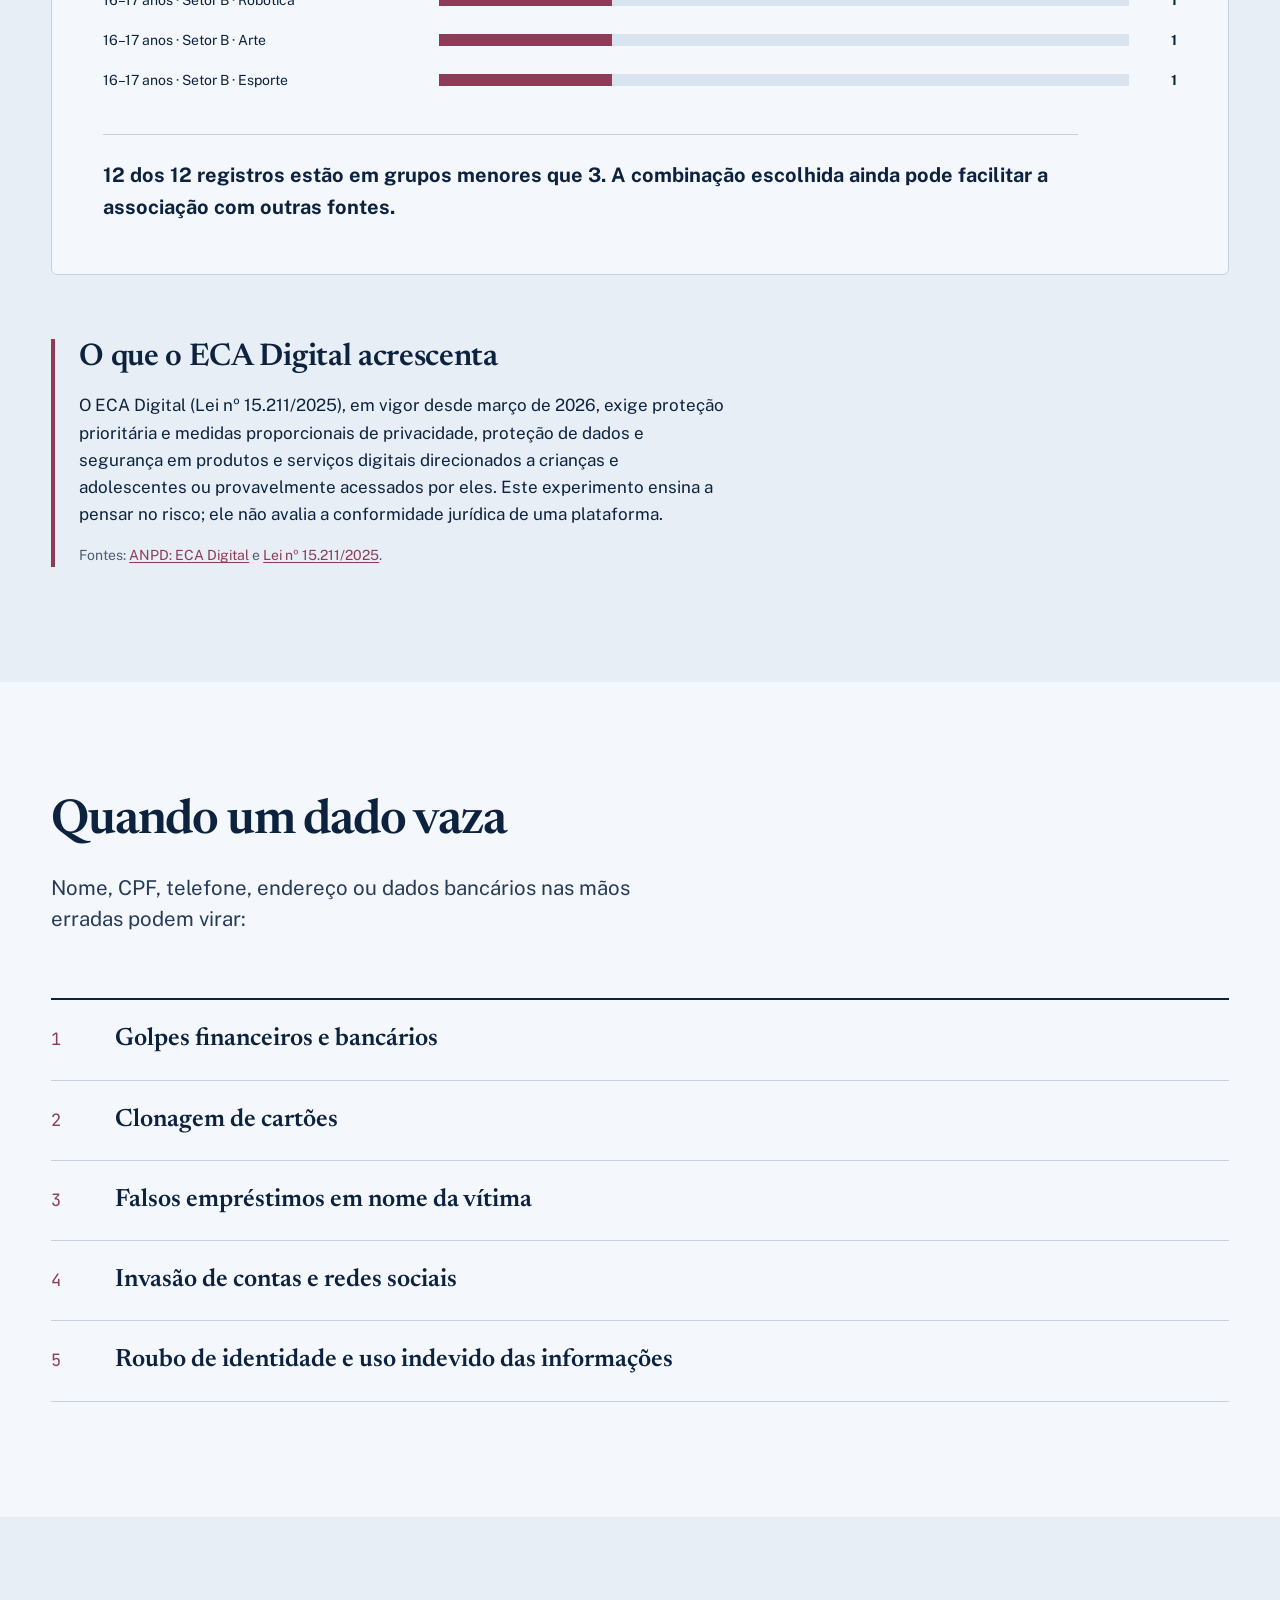
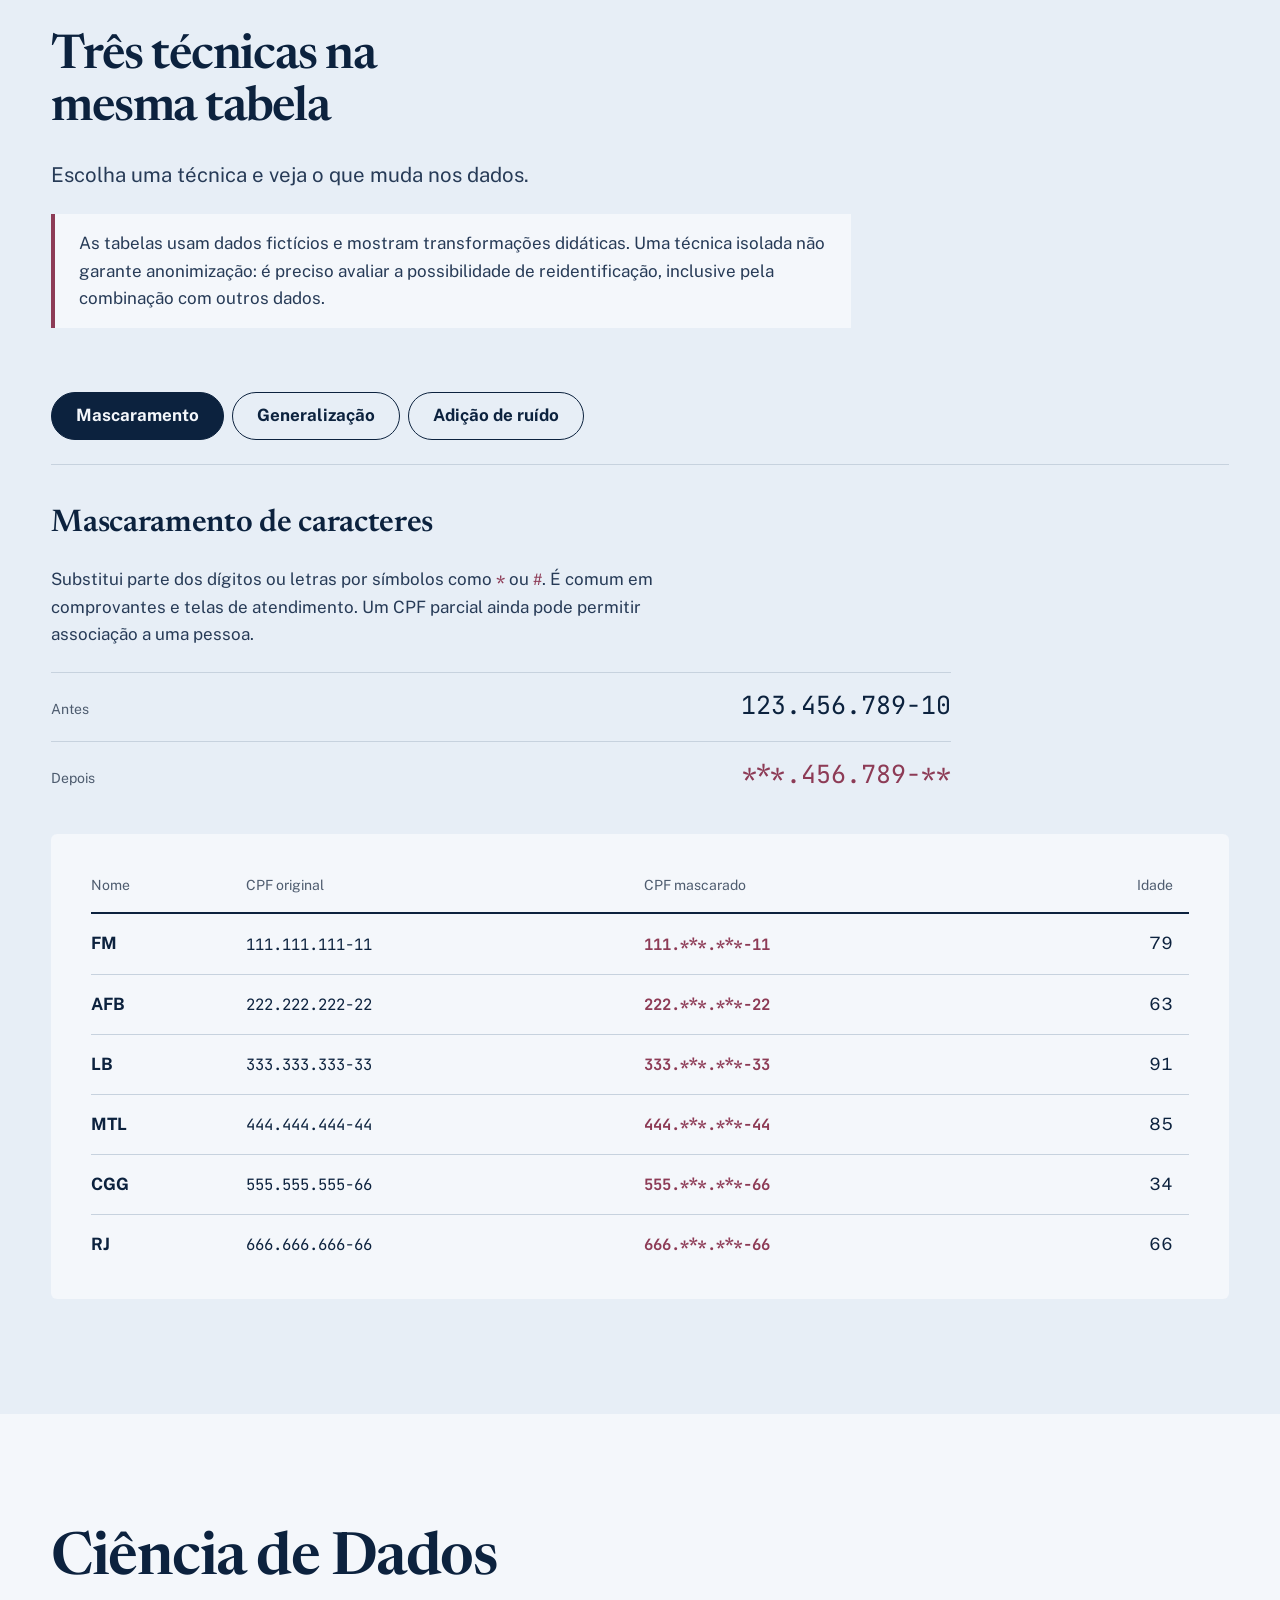
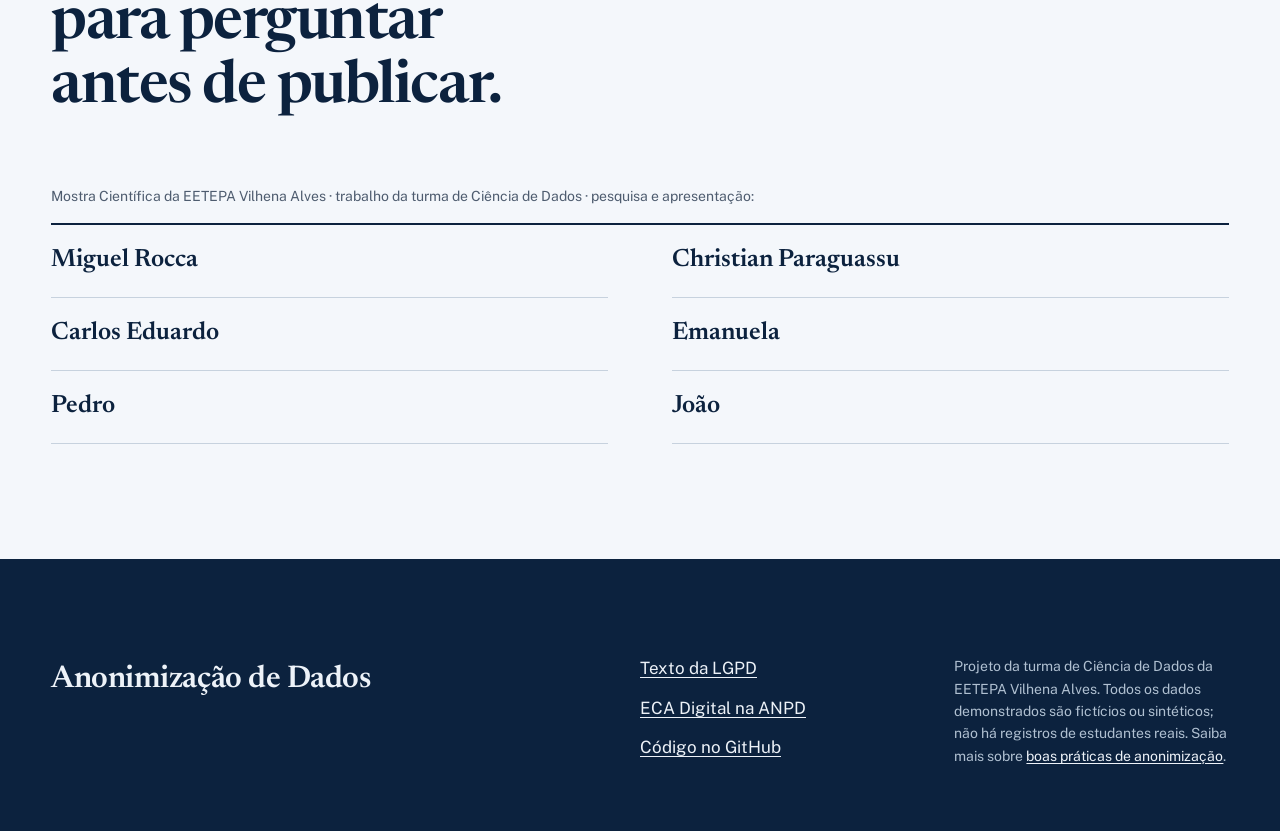
==== commit f032d502: "Add interactive ECA Digital data story for science fair" ====
--- a/index.html
+++ b/index.html
@@ -3,11 +3,11 @@
 <head>
   <meta charset="UTF-8">
   <meta name="viewport" content="width=device-width, initial-scale=1.0">
-  <title>Anonimização de Dados | Apresentação sobre LGPD e técnicas de proteção</title>
-  <meta name="description" content="Apresentação sobre anonimização de dados: o que é, o que diz a LGPD, os riscos de um vazamento e três técnicas para proteger a identidade das pessoas.">
+  <title>Anonimização de Dados | Mostra Científica da EETEPA Vilhena Alves</title>
+  <meta name="description" content="Experimentos interativos da turma de Ciência de Dados da EETEPA Vilhena Alves sobre anonimização, LGPD e ECA Digital.">
   <meta name="theme-color" content="#f4f7fb">
   <meta property="og:title" content="Anonimização de Dados">
-  <meta property="og:description" content="Como esconder quem é a pessoa sem apagar o que os dados ensinam.">
+  <meta property="og:description" content="Experimentos interativos sobre dados, anonimização e ECA Digital na Mostra Científica da EETEPA Vilhena Alves.">
   <meta property="og:type" content="website">
   <link rel="icon" type="image/svg+xml" href="favicon.svg">
   <link rel="preconnect" href="https://fonts.googleapis.com">
@@ -42,11 +42,13 @@
         <a href="#experimento">Experimento</a>
         <a href="#conceito">O que é</a>
         <a href="#lgpd">LGPD</a>
+        <a href="#eca">ECA Digital</a>
         <a href="#riscos">Riscos</a>
         <a href="#tecnicas">Técnicas</a>
         <a href="#equipe">Equipe</a>
       </div>
     </nav>
+    <span class="read-progress" id="readProgress" aria-hidden="true"></span>
   </header>
 
   <main id="conteudo">
@@ -55,13 +57,14 @@
     <section class="hero" id="inicio" aria-labelledby="titulo-hero" data-step>
       <div class="container hero__grid">
         <div class="hero__copy">
+          <p class="eyebrow">Mostra Científica · EETEPA Vilhena Alves</p>
           <h1 id="titulo-hero">Anonimização de Dados</h1>
-          <p class="lead">Esconder o nome é só o começo. Outros detalhes de uma tabela ainda podem apontar para uma pessoa.</p>
+          <p class="lead">Se uma tabela não tem nomes, ela está segura? Explore os dados, tome decisões de publicação e descubra por que o contexto importa.</p>
           <div class="actions">
             <a class="btn" href="#experimento">Explorar os dados</a>
             <a class="text-link" href="#tecnicas">Ver as três técnicas</a>
           </div>
-          <p class="byline">Uma apresentação de Miguel Rocca, Christian Paraguassu, Carlos Eduardo, Emanuela, Pedro e João.</p>
+          <p class="byline">Trabalho desenvolvido pela turma de Ciência de Dados. Apresentação de Miguel Rocca, Christian Paraguassu, Carlos Eduardo, Emanuela, Pedro e João.</p>
         </div>
 
         <!-- A ficha mostra um registro fictício antes e depois de reduzir detalhes. -->
@@ -174,7 +177,7 @@
     <section class="band" id="lgpd" aria-labelledby="titulo-lgpd" data-step>
       <div class="container">
         <h2 id="titulo-lgpd">A lei que protege seus dados</h2>
-        <p class="statement">A LGPD obriga as empresas a cuidar das informações pessoais e pune quem deixa esses dados desprotegidos.</p>
+        <p class="statement">A LGPD estabelece regras para tratar dados pessoais. Retirar nomes de uma tabela não encerra a análise de risco.</p>
         <div class="lgpd__tools">
           <article class="tool">
             <h3>RIPD</h3>
@@ -191,7 +194,54 @@
       </div>
     </section>
 
-    <!-- ===== 4. RISCOS ===== -->
+    <!-- Cenário didático: registros gerados para esta demonstração, sem dados de alunos reais. -->
+    <section class="section eca" id="eca" aria-labelledby="titulo-eca" data-step>
+      <div class="container">
+        <div class="story-heading">
+          <p class="eyebrow">02 / A decisão de publicar</p>
+          <h2 id="titulo-eca">E se os dados fossem de adolescentes?</h2>
+          <p class="lead">Imagine um painel de participação em oficinas. Criamos 12 registros sintéticos: duas faixas etárias, dois setores fictícios e três oficinas. Nenhum registro pertence a estudante da EETEPA.</p>
+        </div>
+
+        <div class="eca-lab" id="ecaLab">
+          <div class="eca-lab__intro">
+            <h3>Monte uma versão pública do painel</h3>
+            <p>Quanto mais detalhes combinados, menores ficam os grupos. Escolha o que mostrar e observe o resultado nesta amostra inventada.</p>
+          </div>
+          <div class="eca-presets" id="ecaPresets" aria-label="Etapas sugeridas do experimento">
+            <button type="button" data-preset="all">1 · Todos os detalhes</button>
+            <button type="button" data-preset="age_activity">2 · Sem setor</button>
+            <button type="button" data-preset="activity">3 · Só oficina</button>
+          </div>
+          <fieldset class="eca-fields">
+            <legend>Informações no painel</legend>
+            <label><input type="checkbox" name="eca-field" value="age" checked> Faixa etária</label>
+            <label><input type="checkbox" name="eca-field" value="sector" checked> Setor fictício</label>
+            <label><input type="checkbox" name="eca-field" value="activity" checked> Oficina</label>
+          </fieldset>
+          <label class="eca-suppress"><input type="checkbox" id="ecaSuppress"> Ocultar grupos com menos de 3 registros <span>(limiar didático, não uma exigência legal)</span></label>
+
+          <div class="eca-metrics" aria-live="polite">
+            <p><strong id="ecaGroups">12</strong><span>combinações formadas</span></p>
+            <p><strong id="ecaSmall">12</strong><span>registros em grupos menores que 3</span></p>
+            <p><strong id="ecaVisible">12</strong><span>registros em grupos exibidos</span></p>
+          </div>
+          <div class="eca-chart" role="group" aria-label="Tamanho dos grupos no painel sintético">
+            <p class="chart-title">Tamanho de cada grupo</p>
+            <ol class="eca-bars" id="ecaBars"><li class="eca-bars__fallback">Faixa + setor + oficina: 12 grupos de 1 registro cada.</li></ol>
+          </div>
+          <p class="eca-summary" id="ecaSummary" aria-live="polite">Cada combinação descreve apenas um registro sintético. Nesta amostra, publicar todos os detalhes deixaria as 12 linhas singulares.</p>
+        </div>
+
+        <div class="eca-context">
+          <h3>O que o ECA Digital acrescenta</h3>
+          <p>O ECA Digital (Lei nº 15.211/2025), em vigor desde março de 2026, exige proteção prioritária e medidas proporcionais de privacidade, proteção de dados e segurança em produtos e serviços digitais direcionados a crianças e adolescentes ou provavelmente acessados por eles. Este experimento ensina a pensar no risco; ele não avalia a conformidade jurídica de uma plataforma.</p>
+          <p class="eca-context__source">Fontes: <a href="https://www.gov.br/anpd/pt-br/assuntos/eca-digital" target="_blank" rel="noopener noreferrer">ANPD: ECA Digital</a> e <a href="https://www.planalto.gov.br/ccivil_03/_ato2023-2026/2025/lei/l15211.htm" target="_blank" rel="noopener noreferrer">Lei nº 15.211/2025</a>.</p>
+        </div>
+      </div>
+    </section>
+
+    <!-- ===== 5. RISCOS ===== -->
     <section class="section riscos" id="riscos" aria-labelledby="titulo-riscos" data-step>
       <div class="container riscos__grid">
         <div class="riscos__head">
@@ -208,7 +258,7 @@
       </div>
     </section>
 
-    <!-- ===== 5. TÉCNICAS: a tabela que troca de técnica ===== -->
+    <!-- ===== 6. TÉCNICAS: a tabela que troca de técnica ===== -->
     <section class="section tecnicas" id="tecnicas" aria-labelledby="titulo-tecnicas" data-step>
       <div class="container">
         <div class="tecnicas__head">
@@ -308,12 +358,12 @@
       </div>
     </section>
 
-    <!-- ===== 6. EQUIPE ===== -->
+    <!-- ===== 7. EQUIPE ===== -->
     <section class="section equipe" id="equipe" aria-labelledby="titulo-equipe" data-step>
       <div class="container equipe__grid">
-        <h2 id="titulo-equipe" class="equipe__title">Muito obrigado por ver esta apresentação!</h2>
+        <h2 id="titulo-equipe" class="equipe__title">Ciência de Dados para perguntar antes de publicar.</h2>
         <div>
-          <p class="equipe__intro">Pesquisa e apresentação:</p>
+          <p class="equipe__intro">Mostra Científica da EETEPA Vilhena Alves · trabalho da turma de Ciência de Dados · pesquisa e apresentação:</p>
           <ul class="equipe__nomes">
             <li>Miguel Rocca</li>
             <li>Christian Paraguassu</li>
@@ -332,9 +382,10 @@
       <p class="footer__mark">Anonimização de Dados</p>
       <ul class="footer__links">
         <li><a href="https://www.planalto.gov.br/ccivil_03/_ato2015-2018/2018/lei/l13709.htm" target="_blank" rel="noopener noreferrer">Texto da LGPD</a></li>
+        <li><a href="https://www.gov.br/anpd/pt-br/assuntos/eca-digital" target="_blank" rel="noopener noreferrer">ECA Digital na ANPD</a></li>
         <li><a href="https://github.com/albertomateus9/anonimizacao-de-dados" target="_blank" rel="noopener noreferrer">Código no GitHub</a></li>
       </ul>
-      <p class="footer__note">Página inspirada nos projetos <a href="https://albertomateus9.github.io/VozesLivres/" target="_blank" rel="noopener noreferrer">Vozes Livres</a> e <a href="https://yankapa.github.io/projeto_antibullying_v2/" target="_blank" rel="noopener noreferrer">Contra o Bullying</a>. Os dados das tabelas são fictícios. Saiba mais sobre <a href="https://www.gov.br/gestao/pt-br/acesso-a-informacao/privacidade-e-protecao-de-dados/lgpd-no-mgi-1/anonimizacao" target="_blank" rel="noopener noreferrer">boas práticas de anonimização</a>.</p>
+      <p class="footer__note">Projeto da turma de Ciência de Dados da EETEPA Vilhena Alves. Todos os dados demonstrados são fictícios ou sintéticos; não há registros de estudantes reais. Saiba mais sobre <a href="https://www.gov.br/gestao/pt-br/acesso-a-informacao/privacidade-e-protecao-de-dados/lgpd-no-mgi-1/anonimizacao" target="_blank" rel="noopener noreferrer">boas práticas de anonimização</a>.</p>
     </div>
   </footer>
 
--- a/css/style.css
+++ b/css/style.css
@@ -1,4 +1,4 @@
-/* Leitura em uma coluna; as tabelas e o experimento contam a história com dados fictícios. */
+/* Tabelas e experimentos contam a história com dados fictícios e sintéticos. */
 @import url("./tokens.css");
 @import url("./base.css");
 
@@ -30,6 +30,7 @@
 
 /* ---------- Navegação ---------- */
 .site-header { position: sticky; top: 0; z-index: var(--z-sticky-nav); background: var(--color-paper); border-bottom: 1px solid var(--color-rule); }
+.read-progress { position: absolute; left: 0; bottom: 0; width: 0; height: 3px; background: var(--color-accent); pointer-events: none; }
 .nav { display: flex; align-items: center; justify-content: space-between; gap: var(--space-lg); min-height: var(--nav-h); }
 .wordmark { display: inline-flex; align-items: center; gap: var(--space-sm); font-family: var(--font-display); font-size: var(--text-lg); font-weight: 600; letter-spacing: -0.015em; text-decoration: none; white-space: nowrap; }
 .wordmark__mark { display: inline-grid; place-items: center; min-width: 44px; height: 32px; padding: 0 var(--space-xs); border-radius: var(--radius-input); background: var(--color-tarja); color: var(--color-paper); font-family: var(--font-outlier); font-size: var(--text-sm); }
@@ -61,7 +62,7 @@
 .hero .actions { margin-top: var(--space-xl); }
 .byline { margin-top: var(--space-2xl); max-width: 44ch; color: var(--color-muted); font-size: var(--text-sm); }
 
-.ficha { max-width: 1000px; min-width: 0; margin: 0; padding: var(--space-xl); border: 1px solid var(--color-rule); border-radius: var(--radius-card); background: var(--color-paper); box-shadow: var(--shadow-card); overflow-x: auto; }
+.ficha { width: 100%; min-width: 0; margin: 0; padding: var(--space-xl); border: 1px solid var(--color-rule); border-radius: var(--radius-card); background: var(--color-paper); box-shadow: var(--shadow-card); overflow-x: auto; }
 .ficha__table { width: 100%; border-collapse: collapse; }
 .ficha__table caption { padding-bottom: var(--space-lg); color: var(--color-ink); font-family: var(--font-display); font-size: var(--text-title); font-weight: 600; text-align: left; }
 .ficha__table th, .ficha__table td { padding: var(--space-md) var(--space-sm) var(--space-md) 0; border-top: 1px solid var(--color-rule); text-align: left; vertical-align: middle; }
@@ -82,7 +83,7 @@
 .story-heading { max-width: 900px; }
 .eyebrow { margin-bottom: var(--space-lg); color: var(--color-accent); font-family: var(--font-outlier); font-size: var(--text-sm); font-weight: 700; letter-spacing: .08em; text-transform: uppercase; }
 .story-heading .lead { max-width: 65ch; margin-top: var(--space-lg); }
-.risk-demo { max-width: 1050px; margin-top: var(--space-2xl); padding: clamp(24px, 4vw, 64px); border: 1px solid var(--color-rule); border-radius: var(--radius-card); background: var(--color-paper); }
+.risk-demo { width: 100%; margin-top: var(--space-2xl); padding: clamp(24px, 4vw, 64px); border: 1px solid var(--color-rule); border-radius: var(--radius-card); background: var(--color-paper); }
 .risk-demo__metrics { display: grid; gap: var(--space-lg); }
 .risk-demo__metrics p { display: flex; align-items: baseline; gap: var(--space-lg); padding-bottom: var(--space-lg); border-bottom: 1px solid var(--color-rule); }
 .risk-demo__metrics strong { color: var(--color-accent); font-family: var(--font-display); font-size: clamp(3.5rem, 7vw, 6rem); font-weight: 600; line-height: 1; }
@@ -108,7 +109,7 @@
 .conceito__grid { display: grid; grid-template-columns: minmax(0, 1fr); gap: var(--space-2xl); align-items: start; }
 .conceito__text .lead { margin-top: var(--space-lg); }
 .conceito__text p:not(.lead) { margin-top: var(--space-lg); color: var(--color-ink-2); }
-.conceito__lists { display: grid; grid-template-columns: minmax(0, 1fr); gap: var(--space-xl); max-width: 900px; }
+.conceito__lists { display: grid; grid-template-columns: minmax(0, 1fr); gap: var(--space-xl); }
 .conceito__col h3 { padding-bottom: var(--space-md); border-bottom: 2px solid var(--color-ink); }
 .saem, .ficam { margin: 0; padding: 0; list-style: none; }
 .saem li { display: flex; flex-direction: column; gap: var(--space-xs); padding-block: var(--space-md); border-bottom: 1px solid var(--color-rule); }
@@ -122,7 +123,7 @@
 .band h2, .band h3 { color: var(--color-band-ink); }
 .band h2 { font-size: var(--text-lead); font-family: var(--font-body); font-weight: 700; letter-spacing: 0; color: var(--color-band-accent); }
 .statement { margin-top: var(--space-lg); max-width: 26ch; font-family: var(--font-display); font-size: var(--text-display-s); font-weight: 600; line-height: 1.12; letter-spacing: var(--tracking-display); text-wrap: balance; }
-.lgpd__tools { display: grid; grid-template-columns: minmax(0, 1fr); gap: var(--space-xl); margin-top: var(--space-3xl); max-width: 900px; }
+.lgpd__tools { display: grid; grid-template-columns: minmax(0, 1fr); gap: var(--space-xl); margin-top: var(--space-3xl); }
 .tool { padding-top: var(--space-lg); border-top: 1px solid var(--color-band-rule); }
 .tool h3 { font-size: var(--text-2xl); }
 .tool__name { margin-top: var(--space-xs); color: var(--color-band-accent); font-size: var(--text-sm); }
@@ -131,10 +132,45 @@
 .band a { color: var(--color-band-ink); }
 .band a:focus-visible { outline-color: var(--color-band-accent); }
 
+/* O painel sintético liga a decisão de publicar à proteção de menores. */
+.eca { background: var(--color-paper-2); }
+.eca-lab { margin-top: var(--space-2xl); padding: clamp(24px, 4vw, 64px); border: 1px solid var(--color-rule); border-radius: var(--radius-card); background: var(--color-paper); }
+.eca-lab__intro { max-width: 70ch; }
+.eca-lab__intro h3 { font-size: var(--text-2xl); }
+.eca-lab__intro p { margin-top: var(--space-md); color: var(--color-ink-2); }
+.eca-presets, .eca-fields, .eca-suppress { display: none; }
+.eca-lab.is-enhanced .eca-presets { display: flex; flex-wrap: wrap; gap: var(--space-xs); margin-top: var(--space-xl); }
+.eca-presets button { min-height: 44px; padding: var(--space-xs) var(--space-md); border: 1px solid var(--color-rule); border-radius: var(--radius-pill); background: transparent; color: var(--color-ink); text-align: left; cursor: pointer; }
+.eca-presets button:hover, .eca-presets button[aria-pressed="true"] { border-color: var(--color-ink); background: var(--color-ink); color: var(--color-paper); }
+.eca-lab.is-enhanced .eca-fields { display: flex; flex-wrap: wrap; gap: var(--space-sm) var(--space-xl); margin: var(--space-xl) 0 0; padding: var(--space-lg) 0 0; border: 0; border-top: 1px solid var(--color-rule); }
+.eca-fields legend { float: left; width: 100%; margin-bottom: var(--space-sm); font-weight: 700; }
+.eca-fields label, .eca-suppress { align-items: center; gap: var(--space-xs); cursor: pointer; }
+.eca-fields label { display: inline-flex; }
+.eca-fields input, .eca-suppress input { width: 1.15em; height: 1.15em; accent-color: var(--color-accent); }
+.eca-lab.is-enhanced .eca-suppress { display: flex; flex-wrap: wrap; margin-top: var(--space-lg); font-weight: 700; }
+.eca-suppress span { color: var(--color-muted); font-size: var(--text-sm); font-weight: 400; }
+.eca-metrics { display: grid; gap: var(--space-lg); margin-top: var(--space-2xl); }
+.eca-metrics p { display: flex; flex-direction: column; gap: var(--space-xs); padding-top: var(--space-md); border-top: 1px solid var(--color-rule); }
+.eca-metrics strong { color: var(--color-accent); font-family: var(--font-display); font-size: clamp(3rem, 6vw, 5rem); font-weight: 600; line-height: 1; }
+.eca-metrics span { max-width: 20ch; font-weight: 700; }
+.eca-chart { margin-top: var(--space-2xl); }
+.eca-bars { display: grid; gap: var(--space-sm); margin: var(--space-lg) 0 0; padding: 0; list-style: none; }
+.eca-bars li { display: grid; grid-template-columns: minmax(0, 20rem) minmax(4rem, 1fr) 2rem; align-items: center; gap: var(--space-md); min-height: 28px; font-size: var(--text-sm); }
+.eca-bars .eca-bars__fallback, .eca-bars .eca-bars__empty { display: block; color: var(--color-ink-2); }
+.eca-bars strong { text-align: right; }
+.eca-bar { display: block; height: 12px; background: var(--color-paper-3); }
+.eca-bar::before { content: ''; display: block; width: var(--bar-width); height: 100%; background: var(--color-accent); }
+.eca-summary { max-width: 75ch; margin-top: var(--space-xl); padding-top: var(--space-lg); border-top: 1px solid var(--color-rule); font-size: var(--text-lg); font-weight: 700; }
+.eca-context { max-width: 85ch; margin-top: var(--space-2xl); padding-left: var(--space-lg); border-left: 4px solid var(--color-accent); }
+.eca-context h3 { font-size: var(--text-2xl); }
+.eca-context p { margin-top: var(--space-md); }
+.eca-context__source { color: var(--color-muted); font-size: var(--text-sm); }
+.eca-context a { color: var(--color-accent); }
+
 /* 4. Riscos */
 .riscos__grid { display: grid; grid-template-columns: minmax(0, 1fr); gap: var(--space-2xl); align-items: start; }
 .riscos__head .lead { margin-top: var(--space-lg); }
-.riscos__list { max-width: 900px; margin: 0; padding: 0; list-style: none; counter-reset: risco; border-top: 2px solid var(--color-ink); }
+.riscos__list { margin: 0; padding: 0; list-style: none; counter-reset: risco; border-top: 2px solid var(--color-ink); }
 .riscos__list li { display: grid; grid-template-columns: var(--space-2xl) minmax(0, 1fr); align-items: baseline; padding-block: var(--space-lg); border-bottom: 1px solid var(--color-rule); font-family: var(--font-display); font-size: var(--text-xl); font-weight: 600; line-height: 1.25; counter-increment: risco; }
 .riscos__list li::before { content: counter(risco); color: var(--color-accent); font-family: var(--font-outlier); font-size: var(--text-md); font-weight: 400; }
 
@@ -158,9 +194,9 @@
 .painel__info p { color: var(--color-ink-2); }
 .painel__info code { color: var(--color-accent); }
 .exemplo, .limites, .medias { display: grid; gap: var(--space-md); margin: 0; }
-.exemplo div, .medias div { display: flex; justify-content: space-between; align-items: baseline; gap: var(--space-md); padding-top: var(--space-sm); border-top: 1px solid var(--color-rule); }
+.exemplo div, .medias div { display: flex; flex-wrap: wrap; justify-content: space-between; align-items: baseline; gap: var(--space-md); padding-top: var(--space-sm); border-top: 1px solid var(--color-rule); }
 .exemplo dt, .medias dt, .limites dt { color: var(--color-muted); font-size: var(--text-sm); }
-.exemplo dd, .medias dd { margin: 0; font-size: var(--text-xl); }
+.exemplo dd, .medias dd { max-width: 100%; margin: 0; font-size: var(--text-xl); overflow-wrap: anywhere; }
 .medias dd { font-family: var(--font-display); font-weight: 600; }
 .limites dd { margin: var(--space-2xs) 0 0; color: var(--color-ink-2); }
 .ruido__nota { min-height: 1lh; color: var(--color-muted); font-size: var(--text-sm); }
@@ -181,7 +217,7 @@
 .equipe__grid { display: grid; grid-template-columns: minmax(0, 1fr); gap: var(--space-2xl); align-items: start; }
 .equipe__title { font-size: var(--text-display-s); max-width: 14ch; }
 .equipe__intro { color: var(--color-muted); font-size: var(--text-sm); }
-.equipe__nomes { display: grid; grid-template-columns: minmax(0, 1fr); max-width: 900px; margin: var(--space-md) 0 0; padding: 0; list-style: none; border-top: 2px solid var(--color-ink); }
+.equipe__nomes { display: grid; grid-template-columns: minmax(0, 1fr); margin: var(--space-md) 0 0; padding: 0; list-style: none; border-top: 2px solid var(--color-ink); }
 .equipe__nomes li { padding-block: var(--space-md); border-bottom: 1px solid var(--color-rule); font-family: var(--font-display); font-size: var(--text-xl); font-weight: 600; }
 
 /* ---------- Rodapé ---------- */
@@ -195,7 +231,13 @@
 .footer__note { color: var(--color-band-muted); font-size: var(--text-sm); }
 
 /* ---------- Responsivo ---------- */
-@media (max-width: 60rem) {
+@media (min-width: 70.01rem) {
+  .risk-demo__metrics, .conceito__lists, .lgpd__tools, .equipe__nomes { grid-template-columns: repeat(2, minmax(0, 1fr)); column-gap: clamp(32px, 5vw, 80px); }
+  .eca-metrics { grid-template-columns: repeat(3, minmax(0, 1fr)); }
+  .risk-demo__metrics p { min-width: 0; }
+  .footer__grid { grid-template-columns: minmax(0, 2fr) minmax(0, 1fr) minmax(0, 1fr); gap: var(--space-xl); }
+}
+@media (max-width: 70rem) {
   .nav__menu { display: inline-flex; align-items: center; }
   .nav__links { position: absolute; top: 100%; left: 0; right: 0; flex-direction: column; gap: 0; padding: var(--space-xs) var(--gutter) var(--space-md); background: var(--color-paper); border-bottom: 1px solid var(--color-rule); }
   .js .nav__links:not(.is-open) { display: none; }
@@ -222,6 +264,15 @@
   .risk-demo__metrics span { font-size: var(--text-md); }
   .risk-bars li { grid-template-columns: minmax(0, 1fr) 2rem; gap: var(--space-xs) var(--space-md); }
   .risk-bars li > span:first-child { grid-column: 1 / -1; }
+  .eca-bars li { grid-template-columns: minmax(0, 1fr) 2rem; gap: var(--space-xs) var(--space-md); }
+  .eca-bars li > span:first-child { grid-column: 1 / -1; }
+}
+@media (max-width: 24rem) {
+  .nav { gap: var(--space-xs); }
+  .wordmark { min-width: 0; gap: var(--space-xs); font-size: var(--text-sm); white-space: normal; line-height: 1.1; }
+  .wordmark span:last-child { max-width: 8.5em; }
+  .nav__menu { flex: none; padding-inline: var(--space-sm); }
+  .hero h1 { font-size: clamp(1.875rem, 9vw, 4rem); }
 }
 
 /* Texto grande (A+ acima de 140%) */
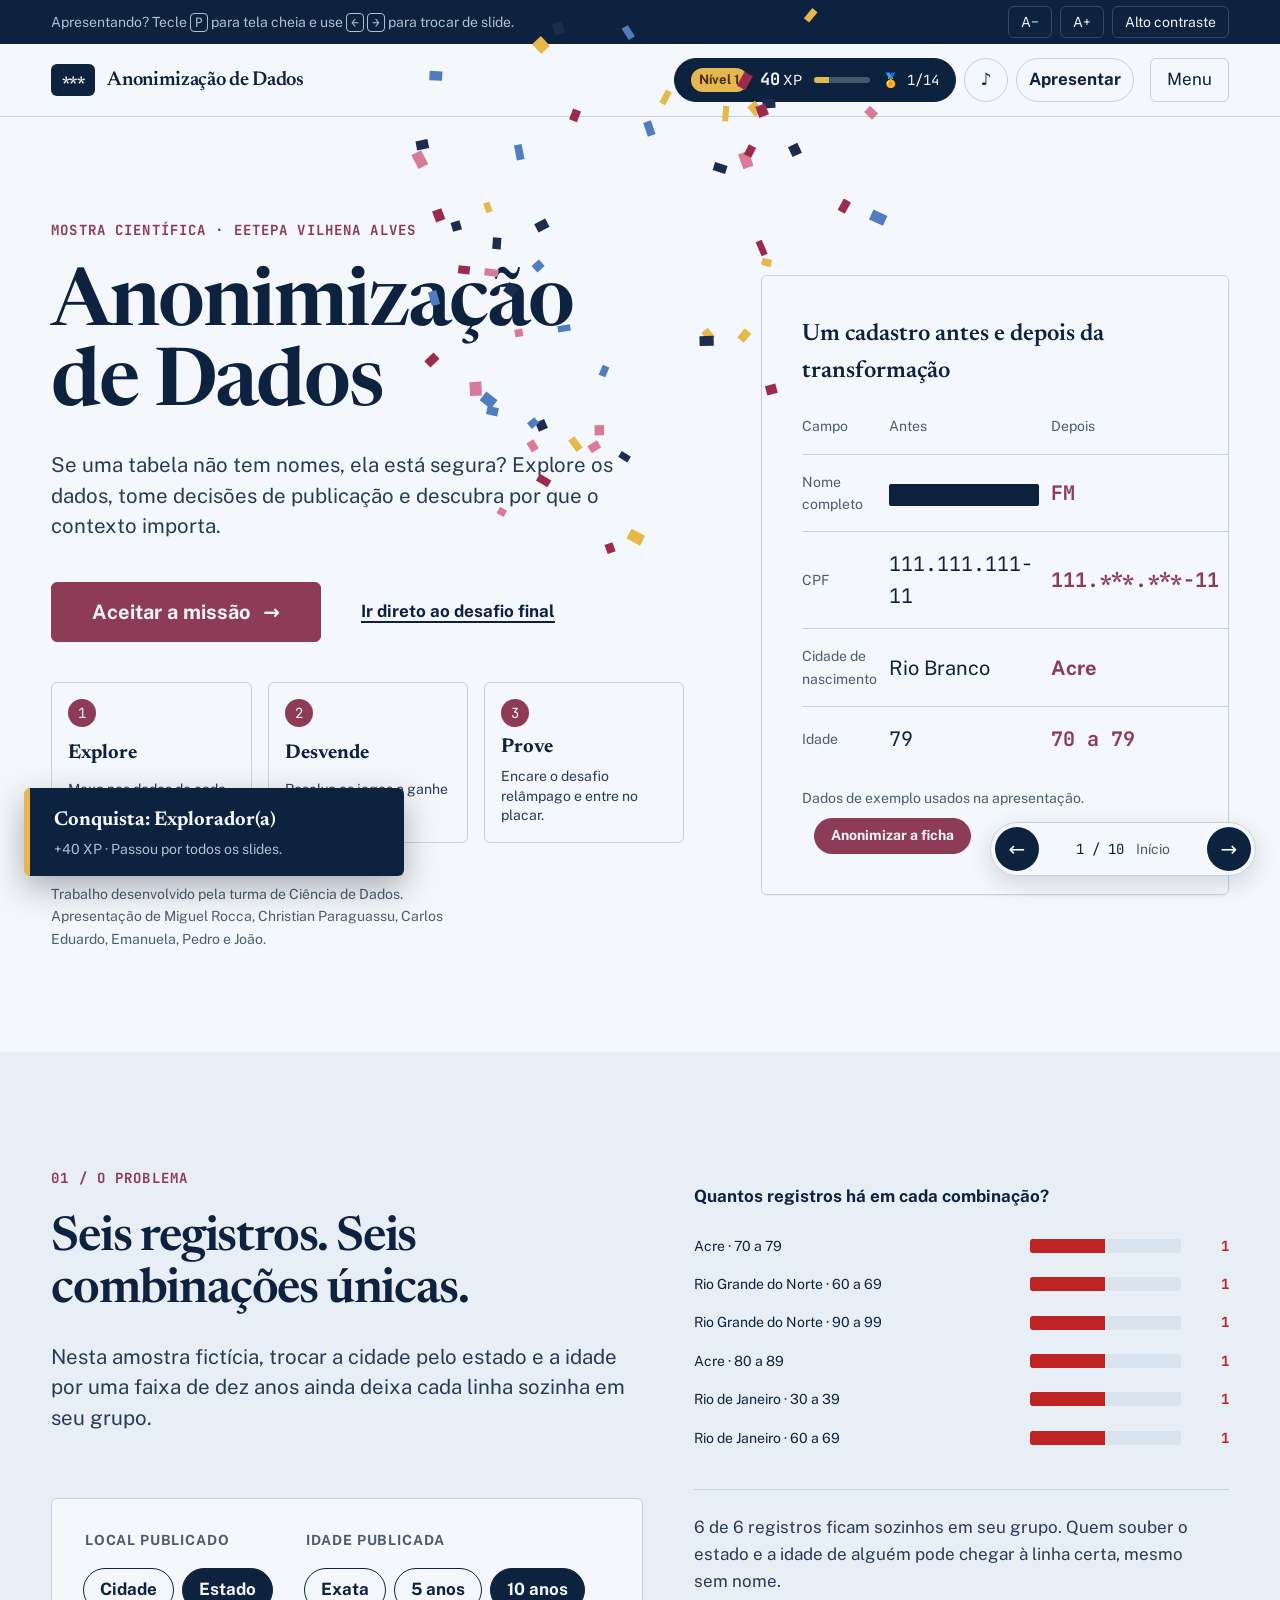
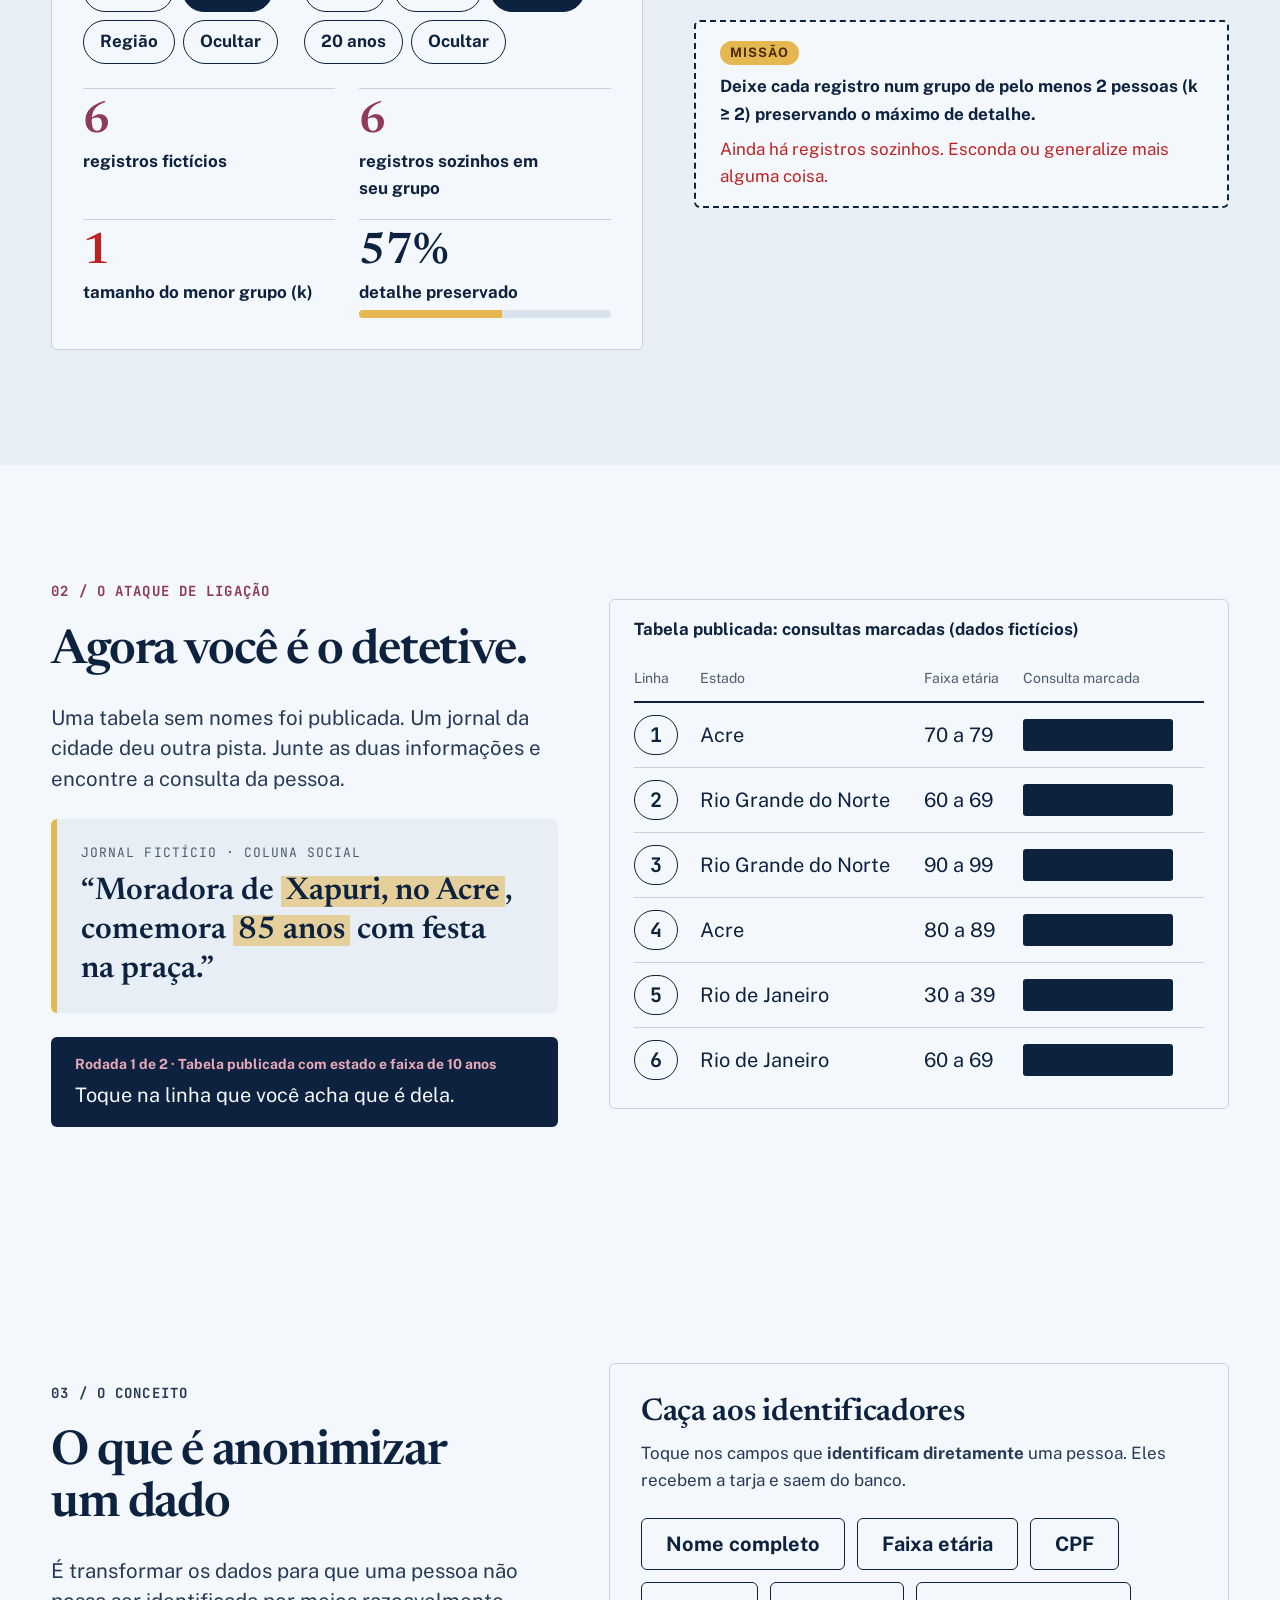
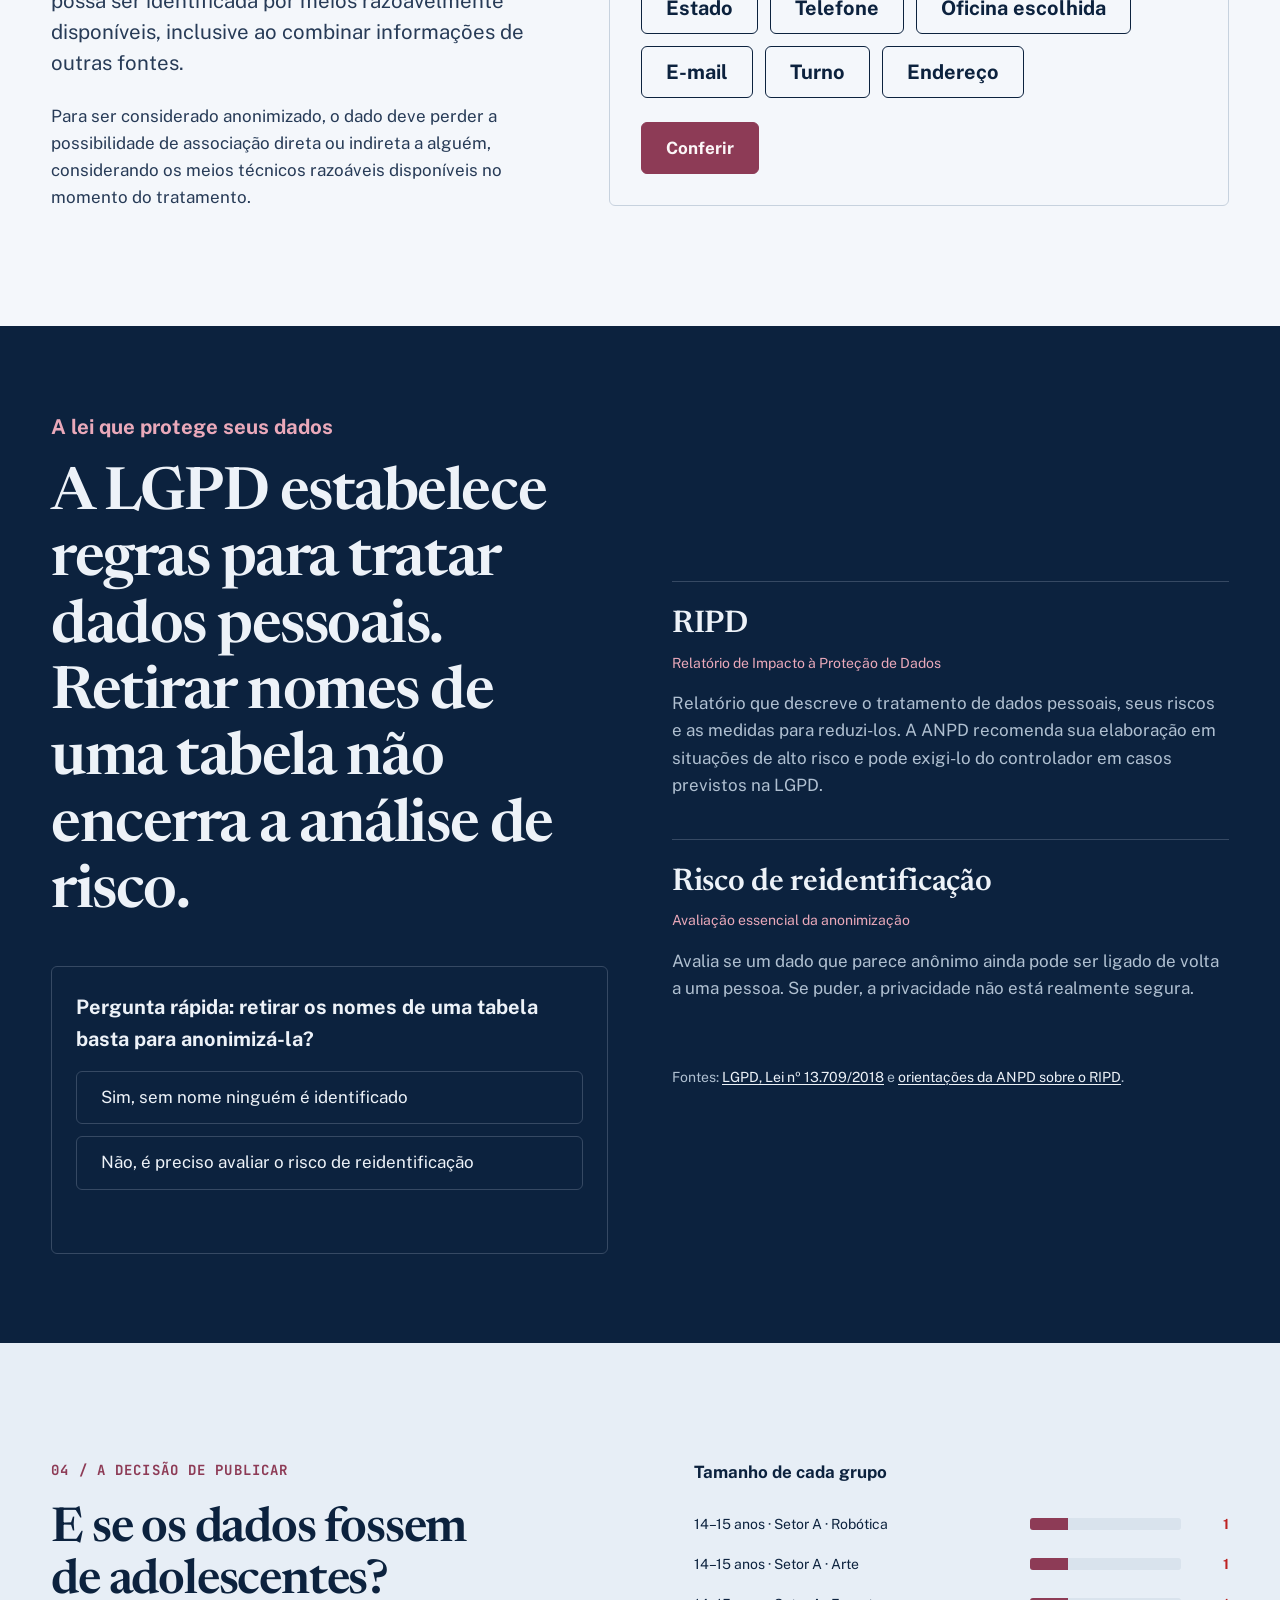
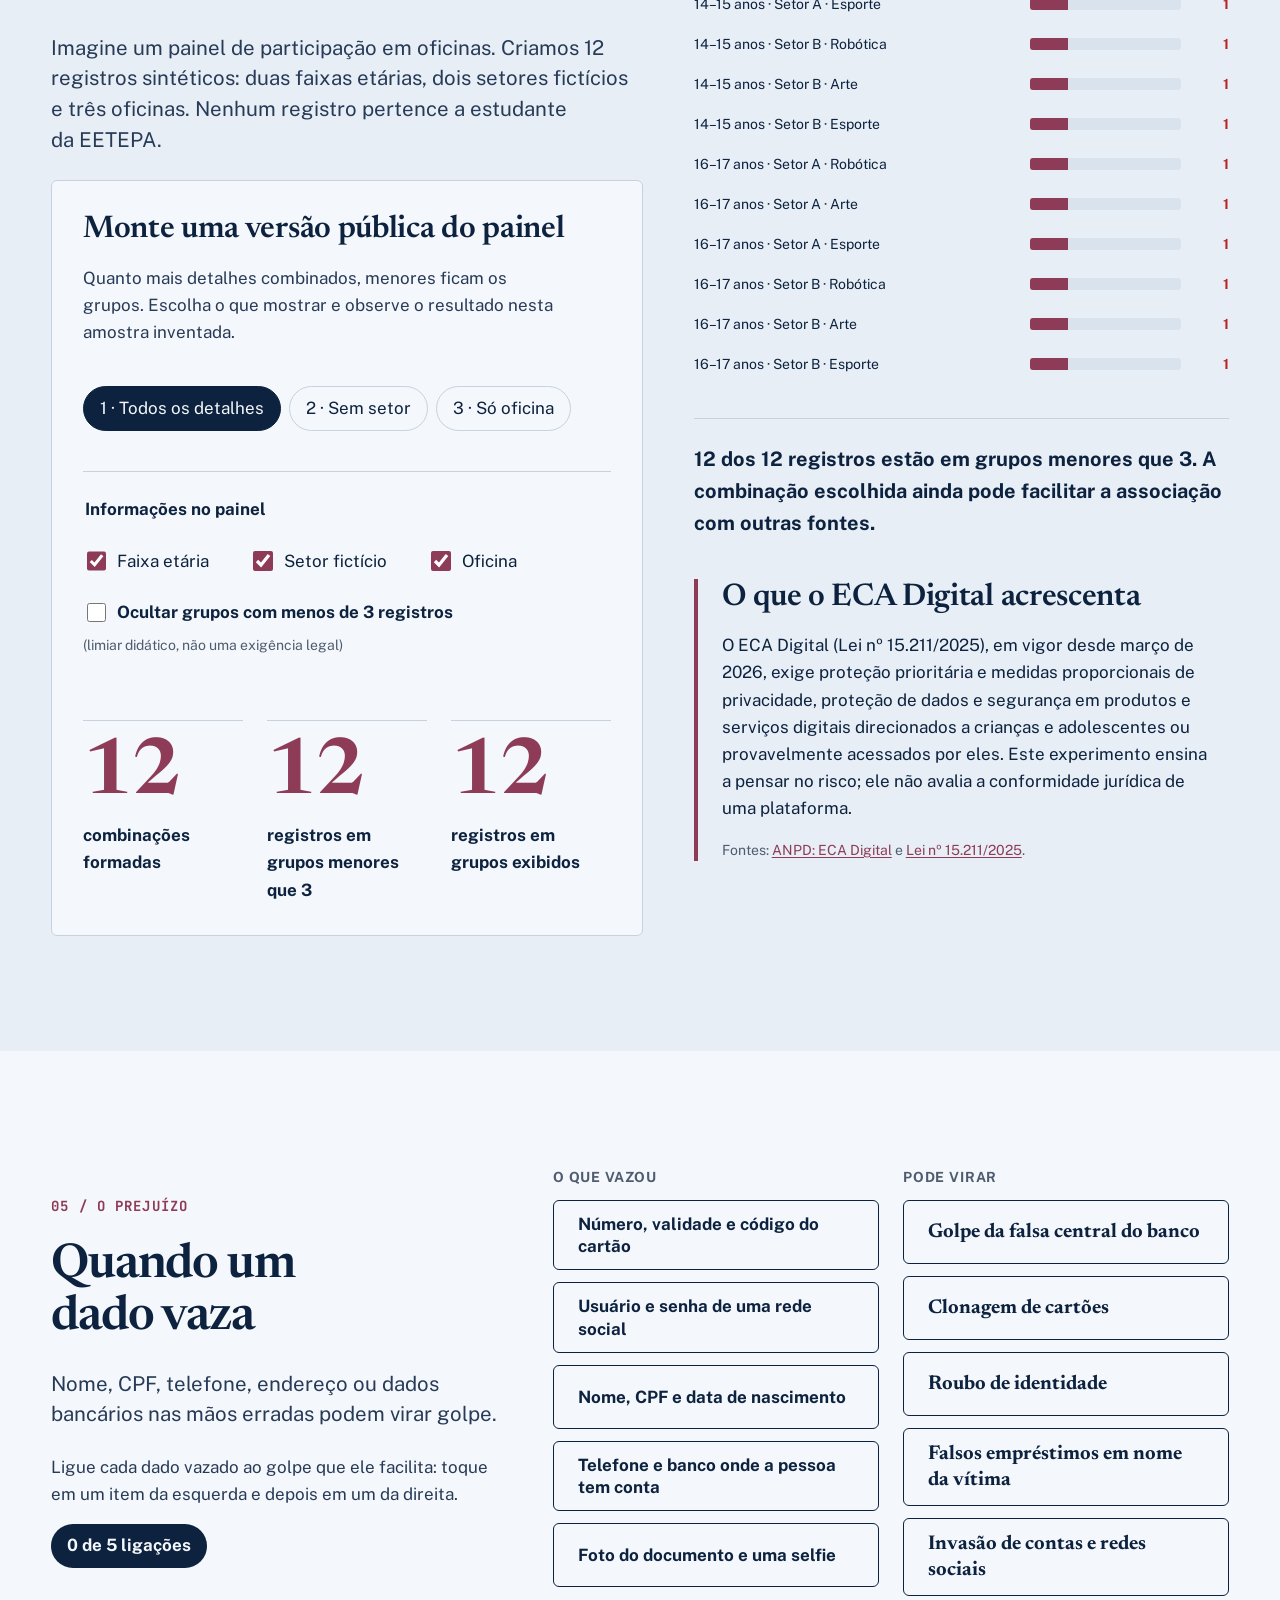
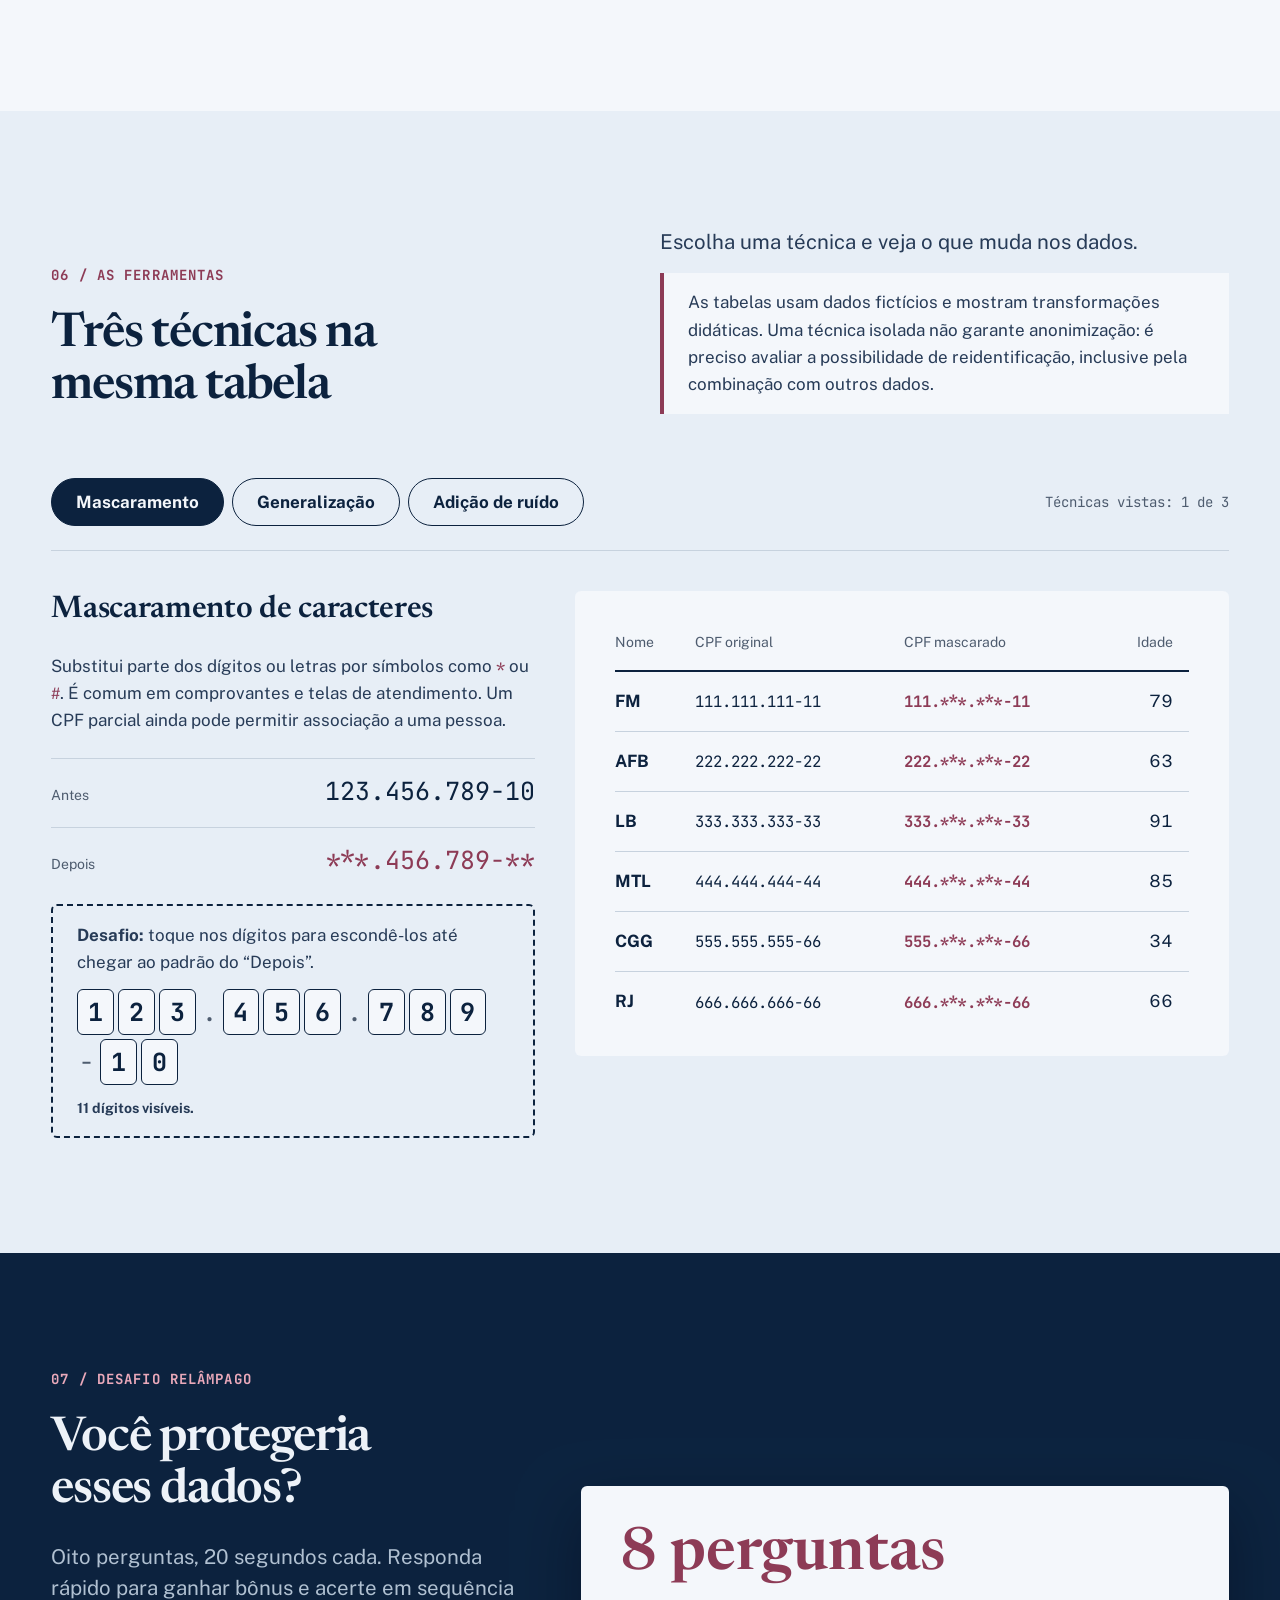
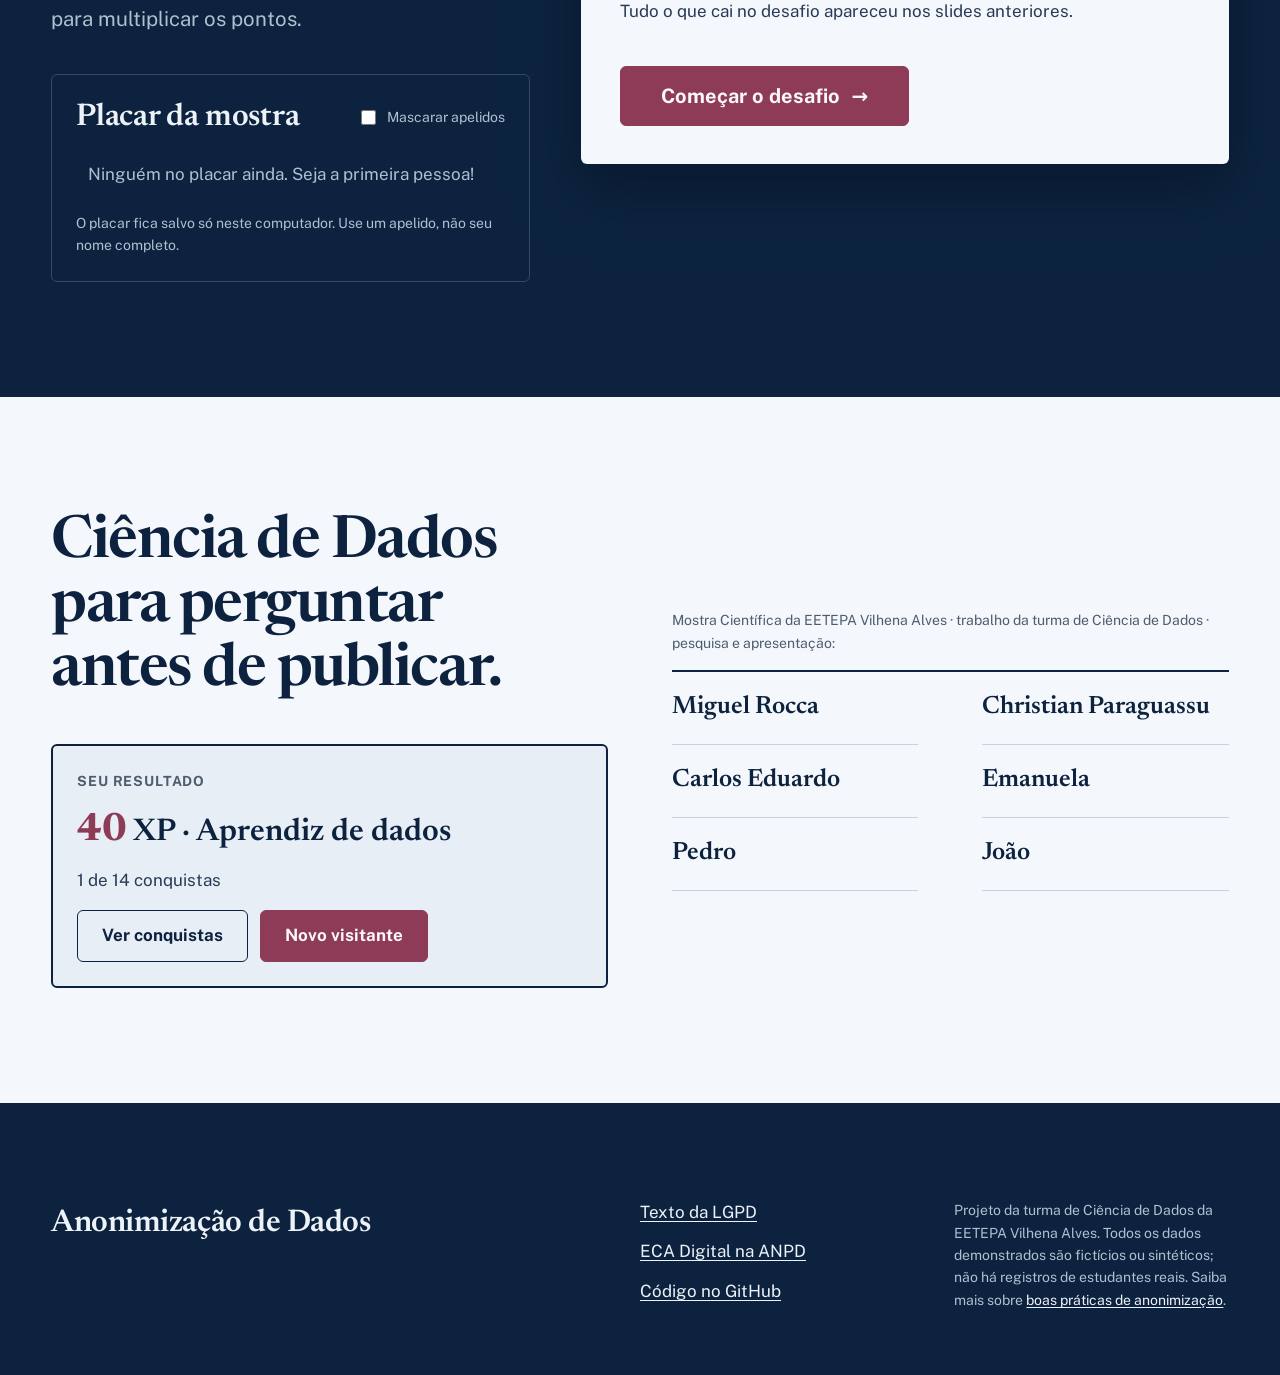
==== commit ef556c05: "Add 1920x1080 slide mode and gamified presentation Slides em tela cheia, XP, conquistas, jogo do det" ====
--- a/index.html
+++ b/index.html
@@ -4,16 +4,17 @@
   <meta charset="UTF-8">
   <meta name="viewport" content="width=device-width, initial-scale=1.0">
   <title>Anonimização de Dados | Mostra Científica da EETEPA Vilhena Alves</title>
-  <meta name="description" content="Experimentos interativos da turma de Ciência de Dados da EETEPA Vilhena Alves sobre anonimização, LGPD e ECA Digital.">
+  <meta name="description" content="Experimentos e desafios interativos da turma de Ciência de Dados da EETEPA Vilhena Alves sobre anonimização, LGPD e ECA Digital.">
   <meta name="theme-color" content="#f4f7fb">
   <meta property="og:title" content="Anonimização de Dados">
-  <meta property="og:description" content="Experimentos interativos sobre dados, anonimização e ECA Digital na Mostra Científica da EETEPA Vilhena Alves.">
+  <meta property="og:description" content="Explore, jogue e descubra por que o contexto importa ao publicar dados. Mostra Científica da EETEPA Vilhena Alves.">
   <meta property="og:type" content="website">
   <link rel="icon" type="image/svg+xml" href="favicon.svg">
   <link rel="preconnect" href="https://fonts.googleapis.com">
   <link rel="preconnect" href="https://fonts.gstatic.com" crossorigin>
-  <link rel="stylesheet" href="https://fonts.googleapis.com/css2?family=JetBrains+Mono:wght@400&family=Newsreader:opsz,wght@6..72,600&family=Public+Sans:wght@400;700&display=swap">
+  <link rel="stylesheet" href="https://fonts.googleapis.com/css2?family=JetBrains+Mono:wght@400;700&family=Newsreader:opsz,wght@6..72,600&family=Public+Sans:wght@400;700&display=swap">
   <link rel="stylesheet" href="css/style.css">
+  <link rel="stylesheet" href="css/game.css">
   <script>document.documentElement.classList.add('js');</script>
 </head>
 <body>
@@ -22,7 +23,7 @@
   <!-- Barra de acessibilidade: tamanho do texto e alto contraste (controlada pelo script.js) -->
   <div class="a11y" role="region" aria-label="Opções de acessibilidade">
     <div class="container a11y__row">
-      <p class="a11y__hint">Apresentando? Use as setas <kbd>←</kbd> <kbd>→</kbd> para trocar de seção.</p>
+      <p class="a11y__hint">Apresentando? Tecle <kbd>P</kbd> para tela cheia e use <kbd>←</kbd> <kbd>→</kbd> para trocar de slide.</p>
       <div class="a11y__controls">
         <button type="button" id="fontMinus" aria-label="Diminuir tamanho do texto">A−</button>
         <button type="button" id="fontPlus" aria-label="Aumentar tamanho do texto">A+</button>
@@ -37,16 +38,29 @@
         <span class="wordmark__mark" aria-hidden="true">***</span>
         <span>Anonimização de Dados</span>
       </a>
-      <button class="nav__menu" id="menuButton" type="button" aria-expanded="false" aria-controls="navLinks">Menu</button>
       <div class="nav__links" id="navLinks">
-        <a href="#experimento">Experimento</a>
-        <a href="#conceito">O que é</a>
+        <a href="#experimento">Grupos</a>
+        <a href="#detetive">Detetive</a>
+        <a href="#conceito">Conceito</a>
         <a href="#lgpd">LGPD</a>
         <a href="#eca">ECA Digital</a>
-        <a href="#riscos">Riscos</a>
+        <a href="#riscos">Golpes</a>
         <a href="#tecnicas">Técnicas</a>
+        <a href="#desafio">Desafio</a>
         <a href="#equipe">Equipe</a>
       </div>
+      <!-- Placar do visitante: preenchido pelo game.js -->
+      <div class="hud" id="hud" hidden>
+        <button type="button" class="hud__score" id="hudOpen" aria-haspopup="dialog" aria-controls="conquistas">
+          <span class="hud__level" id="hudLevel">Nível 1</span>
+          <span class="hud__xp"><strong id="hudXp">0</strong> XP</span>
+          <span class="hud__meter" aria-hidden="true"><span id="hudMeter"></span></span>
+          <span class="hud__badges" id="hudBadges">0/14</span>
+        </button>
+        <button type="button" class="hud__icon" id="soundBtn" aria-pressed="false" aria-label="Efeitos sonoros">♪</button>
+        <button type="button" class="hud__icon hud__present" id="presentBtn" aria-pressed="false" title="Modo apresentação (P)">Apresentar</button>
+      </div>
+      <button class="nav__menu" id="menuButton" type="button" aria-expanded="false" aria-controls="navLinks">Menu</button>
     </nav>
     <span class="read-progress" id="readProgress" aria-hidden="true"></span>
   </header>
@@ -54,21 +68,26 @@
   <main id="conteudo">
 
     <!-- ===== 1. INÍCIO ===== -->
-    <section class="hero" id="inicio" aria-labelledby="titulo-hero" data-step>
+    <section class="hero slide" id="inicio" aria-labelledby="titulo-hero" data-step data-title="Início">
       <div class="container hero__grid">
         <div class="hero__copy">
           <p class="eyebrow">Mostra Científica · EETEPA Vilhena Alves</p>
           <h1 id="titulo-hero">Anonimização de Dados</h1>
           <p class="lead">Se uma tabela não tem nomes, ela está segura? Explore os dados, tome decisões de publicação e descubra por que o contexto importa.</p>
           <div class="actions">
-            <a class="btn" href="#experimento">Explorar os dados</a>
-            <a class="text-link" href="#tecnicas">Ver as três técnicas</a>
-          </div>
+            <a class="btn btn--big" href="#experimento" id="startMission">Aceitar a missão</a>
+            <a class="text-link" href="#desafio">Ir direto ao desafio final</a>
+          </div>
+          <ol class="howto" aria-label="Como funciona">
+            <li><strong>Explore</strong><span>Mexa nos dados de cada slide.</span></li>
+            <li><strong>Desvende</strong><span>Resolva os jogos e ganhe XP.</span></li>
+            <li><strong>Prove</strong><span>Encare o desafio relâmpago e entre no placar.</span></li>
+          </ol>
           <p class="byline">Trabalho desenvolvido pela turma de Ciência de Dados. Apresentação de Miguel Rocca, Christian Paraguassu, Carlos Eduardo, Emanuela, Pedro e João.</p>
         </div>
 
         <!-- A ficha mostra um registro fictício antes e depois de reduzir detalhes. -->
-        <figure class="ficha" aria-labelledby="ficha-legenda">
+        <figure class="ficha" aria-labelledby="ficha-legenda" id="ficha">
           <table class="ficha__table">
             <caption id="ficha-legenda">Um cadastro antes e depois da transformação</caption>
             <thead>
@@ -97,33 +116,49 @@
               </tr>
             </tbody>
           </table>
-          <figcaption class="ficha__note">Dados de exemplo usados na apresentação.</figcaption>
+          <figcaption class="ficha__note">Dados de exemplo usados na apresentação. <button type="button" class="ficha__toggle" id="fichaToggle" hidden>Ver só o “depois”</button></figcaption>
         </figure>
       </div>
     </section>
 
-    <!-- ===== 2. EXPERIMENTO COM DADOS FICTÍCIOS ===== -->
-    <section class="section experimento" id="experimento" aria-labelledby="titulo-experimento" data-step>
-      <div class="container">
-        <div class="story-heading">
-          <p class="eyebrow">01 / O problema</p>
-          <h2 id="titulo-experimento">Seis registros. Seis combinações únicas.</h2>
-          <p class="lead">Nesta amostra fictícia, trocar a cidade pelo estado e a idade por uma faixa de dez anos ainda deixa cada linha sozinha em seu grupo.</p>
-        </div>
-
-        <div class="risk-demo" id="riskDemo">
-          <div class="risk-demo__metrics" aria-live="polite">
-            <p><strong id="riskRecords">6</strong><span>registros fictícios</span></p>
-            <p><strong id="riskUnique">6</strong><span>combinações com apenas um registro</span></p>
-          </div>
-          <div class="risk-control">
-            <label for="precision">Informações consideradas</label>
-            <select id="precision">
-              <option value="city_age">Cidade e idade exata</option>
-              <option value="state_decade" selected>Estado e faixa de 10 anos</option>
-              <option value="state_only">Somente estado</option>
-            </select>
-          </div>
+    <!-- ===== 2. LABORATÓRIO DE GRUPOS (k-anonimato) ===== -->
+    <section class="section experimento slide" id="experimento" aria-labelledby="titulo-experimento" data-step data-title="Grupos">
+      <div class="container lab-grid">
+        <div class="lab-grid__main">
+          <div class="story-heading">
+            <p class="eyebrow">01 / O problema</p>
+            <h2 id="titulo-experimento">Seis registros. Seis combinações únicas.</h2>
+            <p class="lead">Nesta amostra fictícia, trocar a cidade pelo estado e a idade por uma faixa de dez anos ainda deixa cada linha sozinha em seu grupo.</p>
+          </div>
+
+          <div class="risk-demo" id="riskDemo">
+            <div class="kcontrols" id="kControls">
+              <fieldset class="seg-radio">
+                <legend>Local publicado</legend>
+                <label><input type="radio" name="k-loc" value="city"> Cidade</label>
+                <label><input type="radio" name="k-loc" value="state" checked> Estado</label>
+                <label><input type="radio" name="k-loc" value="region"> Região</label>
+                <label><input type="radio" name="k-loc" value="none"> Ocultar</label>
+              </fieldset>
+              <fieldset class="seg-radio">
+                <legend>Idade publicada</legend>
+                <label><input type="radio" name="k-age" value="exact"> Exata</label>
+                <label><input type="radio" name="k-age" value="5"> 5 anos</label>
+                <label><input type="radio" name="k-age" value="10" checked> 10 anos</label>
+                <label><input type="radio" name="k-age" value="20"> 20 anos</label>
+                <label><input type="radio" name="k-age" value="none"> Ocultar</label>
+              </fieldset>
+            </div>
+            <div class="risk-demo__metrics" aria-live="polite">
+              <p><strong id="riskRecords">6</strong><span>registros fictícios</span></p>
+              <p><strong id="riskUnique">6</strong><span>registros sozinhos em seu grupo</span></p>
+              <p class="metric-k"><strong id="riskK">1</strong><span>tamanho do menor grupo (k)</span></p>
+              <p class="metric-util"><strong id="riskUtil">57%</strong><span>detalhe preservado</span><span class="util-meter" aria-hidden="true"><span id="utilMeter"></span></span></p>
+            </div>
+          </div>
+        </div>
+
+        <div class="lab-grid__side">
           <div class="risk-demo__chart" role="group" aria-label="Tamanho dos grupos formados pelos dados exibidos">
             <p class="chart-title">Quantos registros há em cada combinação?</p>
             <ol class="risk-bars" id="riskBars">
@@ -136,20 +171,86 @@
             </ol>
           </div>
           <p class="risk-demo__explain" id="riskExplain">Todas as seis combinações são únicas nesta pequena amostra. Isso não identifica ninguém automaticamente, mas pode facilitar a ligação com outras fontes.</p>
-        </div>
-        <p class="story-next">O desafio é reduzir essa possibilidade sem perder toda a informação útil. <a href="#conceito">Veja o que significa anonimizar</a>.</p>
-      </div>
-    </section>
-
-    <!-- ===== 3. O QUE É ===== -->
-    <section class="section conceito" id="conceito" aria-labelledby="titulo-conceito" data-step>
+          <div class="mission" id="kMission" hidden>
+            <p class="mission__tag">Missão</p>
+            <p class="mission__goal">Deixe cada registro num grupo de pelo menos 2 pessoas (k ≥ 2) preservando o máximo de detalhe.</p>
+            <p class="mission__status" id="kMissionStatus" aria-live="polite">Ainda há registros sozinhos.</p>
+          </div>
+        </div>
+      </div>
+    </section>
+
+    <!-- ===== 3. DETETIVE: ataque de ligação ===== -->
+    <section class="section detetive slide" id="detetive" aria-labelledby="titulo-detetive" data-step data-title="Detetive">
+      <div class="container det-grid">
+        <div class="det-grid__brief">
+          <p class="eyebrow">02 / O ataque de ligação</p>
+          <h2 id="titulo-detetive">Agora você é o detetive.</h2>
+          <p class="lead">Uma tabela sem nomes foi publicada. Um jornal da cidade deu outra pista. Junte as duas informações e encontre a consulta da pessoa.</p>
+          <blockquote class="clue">
+            <p class="clue__source">Jornal fictício · Coluna social</p>
+            <p class="clue__text">“Moradora de <mark>Xapuri, no Acre</mark>, comemora <mark>85 anos</mark> com festa na praça.”</p>
+          </blockquote>
+          <div class="det-status" id="detStatus" aria-live="polite">
+            <p class="det-round" id="detRound">Rodada 1 de 2 · Tabela publicada com estado e faixa de 10 anos</p>
+            <p id="detFeedback">Toque na linha que você acha que é dela.</p>
+          </div>
+          <button type="button" class="btn btn--quiet" id="detNext" hidden>Próxima rodada</button>
+        </div>
+        <div class="det-grid__table">
+          <div class="table-wrap det-table-wrap">
+            <table class="dados det-table" id="detTable">
+              <caption class="det-caption" id="detCaption">Tabela publicada: consultas marcadas (dados fictícios)</caption>
+              <thead>
+                <tr><th scope="col">Linha</th><th scope="col">Estado</th><th scope="col" class="det-age-col">Faixa etária</th><th scope="col">Consulta marcada</th></tr>
+              </thead>
+              <tbody>
+                <tr data-match="0"><th scope="row">1</th><td>Acre</td><td class="det-age">70 a 79</td><td><span class="secret">Cardiologia</span></td></tr>
+                <tr data-match="0"><th scope="row">2</th><td>Rio Grande do Norte</td><td class="det-age">60 a 69</td><td><span class="secret">Ortopedia</span></td></tr>
+                <tr data-match="0"><th scope="row">3</th><td>Rio Grande do Norte</td><td class="det-age">90 a 99</td><td><span class="secret">Oftalmologia</span></td></tr>
+                <tr data-match="1"><th scope="row">4</th><td>Acre</td><td class="det-age">80 a 89</td><td><span class="secret">Dermatologia</span></td></tr>
+                <tr data-match="0"><th scope="row">5</th><td>Rio de Janeiro</td><td class="det-age">30 a 39</td><td><span class="secret">Nutrição</span></td></tr>
+                <tr data-match="0"><th scope="row">6</th><td>Rio de Janeiro</td><td class="det-age">60 a 69</td><td><span class="secret">Fisioterapia</span></td></tr>
+              </tbody>
+            </table>
+          </div>
+          <p class="det-note">Mesmo sem nomes, só uma linha combina com “Acre” e “85 anos”. Na rodada 2, a faixa etária sai da tabela.</p>
+        </div>
+      </div>
+    </section>
+
+    <!-- ===== 4. O QUE É ===== -->
+    <section class="section conceito slide" id="conceito" aria-labelledby="titulo-conceito" data-step data-title="Conceito">
       <div class="container conceito__grid">
         <div class="conceito__text">
+          <p class="eyebrow">03 / O conceito</p>
           <h2 id="titulo-conceito">O que é anonimizar um dado</h2>
           <p class="lead">É transformar os dados para que uma pessoa não possa ser identificada por meios razoavelmente disponíveis, inclusive ao combinar informações de outras fontes.</p>
           <p>Para ser considerado anonimizado, o dado deve perder a possibilidade de associação direta ou indireta a alguém, considerando os meios técnicos razoáveis disponíveis no momento do tratamento.</p>
         </div>
-        <div class="conceito__lists">
+
+        <!-- Jogo: caça aos identificadores. Sem JavaScript, as listas abaixo continuam visíveis. -->
+        <div class="hunt" id="hunt" hidden>
+          <h3>Caça aos identificadores</h3>
+          <p class="hunt__intro">Toque nos campos que <strong>identificam diretamente</strong> uma pessoa. Eles recebem a tarja e saem do banco.</p>
+          <ul class="hunt__chips" id="huntChips">
+            <li><button type="button" data-id="1" aria-pressed="false"><span>Nome completo</span></button></li>
+            <li><button type="button" data-id="0" aria-pressed="false"><span>Faixa etária</span></button></li>
+            <li><button type="button" data-id="1" aria-pressed="false"><span>CPF</span></button></li>
+            <li><button type="button" data-id="0" aria-pressed="false"><span>Estado</span></button></li>
+            <li><button type="button" data-id="1" aria-pressed="false"><span>Telefone</span></button></li>
+            <li><button type="button" data-id="0" aria-pressed="false"><span>Oficina escolhida</span></button></li>
+            <li><button type="button" data-id="1" aria-pressed="false"><span>E-mail</span></button></li>
+            <li><button type="button" data-id="0" aria-pressed="false"><span>Turno</span></button></li>
+            <li><button type="button" data-id="1" aria-pressed="false"><span>Endereço</span></button></li>
+          </ul>
+          <div class="hunt__actions">
+            <button type="button" class="btn" id="huntCheck">Conferir</button>
+            <p class="hunt__feedback" id="huntFeedback" aria-live="polite"></p>
+          </div>
+        </div>
+
+        <div class="conceito__lists" id="conceitoLists">
           <div class="conceito__col">
             <h3>Sai do banco</h3>
             <ul class="saem">
@@ -173,82 +274,126 @@
       </div>
     </section>
 
-    <!-- ===== 3. LGPD ===== -->
-    <section class="band" id="lgpd" aria-labelledby="titulo-lgpd" data-step>
-      <div class="container">
-        <h2 id="titulo-lgpd">A lei que protege seus dados</h2>
-        <p class="statement">A LGPD estabelece regras para tratar dados pessoais. Retirar nomes de uma tabela não encerra a análise de risco.</p>
-        <div class="lgpd__tools">
-          <article class="tool">
-            <h3>RIPD</h3>
-            <p class="tool__name">Relatório de Impacto à Proteção de Dados</p>
-            <p>Relatório que descreve o tratamento de dados pessoais, seus riscos e as medidas para reduzi-los. A ANPD recomenda sua elaboração em situações de alto risco e pode exigi-lo do controlador em casos previstos na LGPD.</p>
-          </article>
-          <article class="tool">
-            <h3>Risco de reidentificação</h3>
-            <p class="tool__name">Avaliação essencial da anonimização</p>
-            <p>Avalia se um dado que parece anônimo ainda pode ser ligado de volta a uma pessoa. Se puder, a privacidade não está realmente segura.</p>
-          </article>
-        </div>
-        <p class="band__source">Fontes: <a href="https://www.planalto.gov.br/ccivil_03/_ato2015-2018/2018/lei/l13709.htm" target="_blank" rel="noopener noreferrer">LGPD, Lei nº 13.709/2018</a> e <a href="https://www.gov.br/anpd/pt-br/canais_atendimento/agente-de-tratamento/relatorio-de-impacto-a-protecao-de-dados-pessoais-ripd" target="_blank" rel="noopener noreferrer">orientações da ANPD sobre o RIPD</a>.</p>
+    <!-- ===== 5. LGPD ===== -->
+    <section class="band slide" id="lgpd" aria-labelledby="titulo-lgpd" data-step data-title="LGPD">
+      <div class="container lgpd-grid">
+        <div>
+          <h2 id="titulo-lgpd">A lei que protege seus dados</h2>
+          <p class="statement">A LGPD estabelece regras para tratar dados pessoais. Retirar nomes de uma tabela não encerra a análise de risco.</p>
+          <div class="quick" data-quick="lgpd" hidden>
+            <p class="quick__q">Pergunta rápida: retirar os nomes de uma tabela basta para anonimizá-la?</p>
+            <div class="quick__opts">
+              <button type="button" data-correct="0">Sim, sem nome ninguém é identificado</button>
+              <button type="button" data-correct="1">Não, é preciso avaliar o risco de reidentificação</button>
+            </div>
+            <p class="quick__fb" aria-live="polite"></p>
+          </div>
+        </div>
+        <div>
+          <div class="lgpd__tools">
+            <article class="tool">
+              <h3>RIPD</h3>
+              <p class="tool__name">Relatório de Impacto à Proteção de Dados</p>
+              <p>Relatório que descreve o tratamento de dados pessoais, seus riscos e as medidas para reduzi-los. A ANPD recomenda sua elaboração em situações de alto risco e pode exigi-lo do controlador em casos previstos na LGPD.</p>
+            </article>
+            <article class="tool">
+              <h3>Risco de reidentificação</h3>
+              <p class="tool__name">Avaliação essencial da anonimização</p>
+              <p>Avalia se um dado que parece anônimo ainda pode ser ligado de volta a uma pessoa. Se puder, a privacidade não está realmente segura.</p>
+            </article>
+          </div>
+          <p class="band__source">Fontes: <a href="https://www.planalto.gov.br/ccivil_03/_ato2015-2018/2018/lei/l13709.htm" target="_blank" rel="noopener noreferrer">LGPD, Lei nº 13.709/2018</a> e <a href="https://www.gov.br/anpd/pt-br/canais_atendimento/agente-de-tratamento/relatorio-de-impacto-a-protecao-de-dados-pessoais-ripd" target="_blank" rel="noopener noreferrer">orientações da ANPD sobre o RIPD</a>.</p>
+        </div>
       </div>
     </section>
 
     <!-- Cenário didático: registros gerados para esta demonstração, sem dados de alunos reais. -->
-    <section class="section eca" id="eca" aria-labelledby="titulo-eca" data-step>
-      <div class="container">
-        <div class="story-heading">
-          <p class="eyebrow">02 / A decisão de publicar</p>
-          <h2 id="titulo-eca">E se os dados fossem de adolescentes?</h2>
-          <p class="lead">Imagine um painel de participação em oficinas. Criamos 12 registros sintéticos: duas faixas etárias, dois setores fictícios e três oficinas. Nenhum registro pertence a estudante da EETEPA.</p>
-        </div>
-
-        <div class="eca-lab" id="ecaLab">
-          <div class="eca-lab__intro">
-            <h3>Monte uma versão pública do painel</h3>
-            <p>Quanto mais detalhes combinados, menores ficam os grupos. Escolha o que mostrar e observe o resultado nesta amostra inventada.</p>
-          </div>
-          <div class="eca-presets" id="ecaPresets" aria-label="Etapas sugeridas do experimento">
-            <button type="button" data-preset="all">1 · Todos os detalhes</button>
-            <button type="button" data-preset="age_activity">2 · Sem setor</button>
-            <button type="button" data-preset="activity">3 · Só oficina</button>
-          </div>
-          <fieldset class="eca-fields">
-            <legend>Informações no painel</legend>
-            <label><input type="checkbox" name="eca-field" value="age" checked> Faixa etária</label>
-            <label><input type="checkbox" name="eca-field" value="sector" checked> Setor fictício</label>
-            <label><input type="checkbox" name="eca-field" value="activity" checked> Oficina</label>
-          </fieldset>
-          <label class="eca-suppress"><input type="checkbox" id="ecaSuppress"> Ocultar grupos com menos de 3 registros <span>(limiar didático, não uma exigência legal)</span></label>
-
-          <div class="eca-metrics" aria-live="polite">
-            <p><strong id="ecaGroups">12</strong><span>combinações formadas</span></p>
-            <p><strong id="ecaSmall">12</strong><span>registros em grupos menores que 3</span></p>
-            <p><strong id="ecaVisible">12</strong><span>registros em grupos exibidos</span></p>
-          </div>
+    <section class="section eca slide" id="eca" aria-labelledby="titulo-eca" data-step data-title="ECA Digital">
+      <div class="container eca-grid">
+        <div class="eca-grid__main">
+          <div class="story-heading">
+            <p class="eyebrow">04 / A decisão de publicar</p>
+            <h2 id="titulo-eca">E se os dados fossem de adolescentes?</h2>
+            <p class="lead">Imagine um painel de participação em oficinas. Criamos 12 registros sintéticos: duas faixas etárias, dois setores fictícios e três oficinas. Nenhum registro pertence a estudante da EETEPA.</p>
+          </div>
+
+          <div class="eca-lab" id="ecaLab">
+            <div class="eca-lab__intro">
+              <h3>Monte uma versão pública do painel</h3>
+              <p>Quanto mais detalhes combinados, menores ficam os grupos. Escolha o que mostrar e observe o resultado nesta amostra inventada.</p>
+            </div>
+            <div class="eca-presets" id="ecaPresets" aria-label="Etapas sugeridas do experimento">
+              <button type="button" data-preset="all">1 · Todos os detalhes</button>
+              <button type="button" data-preset="age_activity">2 · Sem setor</button>
+              <button type="button" data-preset="activity">3 · Só oficina</button>
+            </div>
+            <fieldset class="eca-fields">
+              <legend>Informações no painel</legend>
+              <label><input type="checkbox" name="eca-field" value="age" checked> Faixa etária</label>
+              <label><input type="checkbox" name="eca-field" value="sector" checked> Setor fictício</label>
+              <label><input type="checkbox" name="eca-field" value="activity" checked> Oficina</label>
+            </fieldset>
+            <label class="eca-suppress"><input type="checkbox" id="ecaSuppress"> Ocultar grupos com menos de 3 registros <span>(limiar didático, não uma exigência legal)</span></label>
+
+            <div class="eca-metrics" aria-live="polite">
+              <p><strong id="ecaGroups">12</strong><span>combinações formadas</span></p>
+              <p><strong id="ecaSmall">12</strong><span>registros em grupos menores que 3</span></p>
+              <p><strong id="ecaVisible">12</strong><span>registros em grupos exibidos</span></p>
+            </div>
+          </div>
+        </div>
+
+        <div class="eca-grid__side">
           <div class="eca-chart" role="group" aria-label="Tamanho dos grupos no painel sintético">
             <p class="chart-title">Tamanho de cada grupo</p>
             <ol class="eca-bars" id="ecaBars"><li class="eca-bars__fallback">Faixa + setor + oficina: 12 grupos de 1 registro cada.</li></ol>
           </div>
           <p class="eca-summary" id="ecaSummary" aria-live="polite">Cada combinação descreve apenas um registro sintético. Nesta amostra, publicar todos os detalhes deixaria as 12 linhas singulares.</p>
-        </div>
-
-        <div class="eca-context">
-          <h3>O que o ECA Digital acrescenta</h3>
-          <p>O ECA Digital (Lei nº 15.211/2025), em vigor desde março de 2026, exige proteção prioritária e medidas proporcionais de privacidade, proteção de dados e segurança em produtos e serviços digitais direcionados a crianças e adolescentes ou provavelmente acessados por eles. Este experimento ensina a pensar no risco; ele não avalia a conformidade jurídica de uma plataforma.</p>
-          <p class="eca-context__source">Fontes: <a href="https://www.gov.br/anpd/pt-br/assuntos/eca-digital" target="_blank" rel="noopener noreferrer">ANPD: ECA Digital</a> e <a href="https://www.planalto.gov.br/ccivil_03/_ato2023-2026/2025/lei/l15211.htm" target="_blank" rel="noopener noreferrer">Lei nº 15.211/2025</a>.</p>
-        </div>
-      </div>
-    </section>
-
-    <!-- ===== 5. RISCOS ===== -->
-    <section class="section riscos" id="riscos" aria-labelledby="titulo-riscos" data-step>
+          <div class="eca-context">
+            <h3>O que o ECA Digital acrescenta</h3>
+            <p>O ECA Digital (Lei nº 15.211/2025), em vigor desde março de 2026, exige proteção prioritária e medidas proporcionais de privacidade, proteção de dados e segurança em produtos e serviços digitais direcionados a crianças e adolescentes ou provavelmente acessados por eles. Este experimento ensina a pensar no risco; ele não avalia a conformidade jurídica de uma plataforma.</p>
+            <p class="eca-context__source">Fontes: <a href="https://www.gov.br/anpd/pt-br/assuntos/eca-digital" target="_blank" rel="noopener noreferrer">ANPD: ECA Digital</a> e <a href="https://www.planalto.gov.br/ccivil_03/_ato2023-2026/2025/lei/l15211.htm" target="_blank" rel="noopener noreferrer">Lei nº 15.211/2025</a>.</p>
+          </div>
+        </div>
+      </div>
+    </section>
+
+    <!-- ===== 7. RISCOS ===== -->
+    <section class="section riscos slide" id="riscos" aria-labelledby="titulo-riscos" data-step data-title="Golpes">
       <div class="container riscos__grid">
         <div class="riscos__head">
+          <p class="eyebrow">05 / O prejuízo</p>
           <h2 id="titulo-riscos">Quando um dado vaza</h2>
-          <p class="lead">Nome, CPF, telefone, endereço ou dados bancários nas mãos erradas podem virar:</p>
-        </div>
-        <ul class="riscos__list">
+          <p class="lead">Nome, CPF, telefone, endereço ou dados bancários nas mãos erradas podem virar golpe.</p>
+          <p class="match__how" id="matchHow" hidden>Ligue cada dado vazado ao golpe que ele facilita: toque em um item da esquerda e depois em um da direita.</p>
+          <p class="match__score" id="matchScore" aria-live="polite" hidden>0 de 5 ligações</p>
+        </div>
+
+        <!-- Jogo de ligar. Sem JavaScript, a lista original continua visível. -->
+        <div class="match" id="matchGame" hidden>
+          <div class="match__col">
+            <p class="match__label">O que vazou</p>
+            <ul id="matchLeft">
+              <li><button type="button" data-pair="cartao">Número, validade e código do cartão</button></li>
+              <li><button type="button" data-pair="senha">Usuário e senha de uma rede social</button></li>
+              <li><button type="button" data-pair="cpf">Nome, CPF e data de nascimento</button></li>
+              <li><button type="button" data-pair="banco">Telefone e banco onde a pessoa tem conta</button></li>
+              <li><button type="button" data-pair="doc">Foto do documento e uma selfie</button></li>
+            </ul>
+          </div>
+          <div class="match__col">
+            <p class="match__label">Pode virar</p>
+            <ul id="matchRight">
+              <li><button type="button" data-pair="banco">Golpe da falsa central do banco</button></li>
+              <li><button type="button" data-pair="cartao">Clonagem de cartões</button></li>
+              <li><button type="button" data-pair="doc">Roubo de identidade</button></li>
+              <li><button type="button" data-pair="cpf">Falsos empréstimos em nome da vítima</button></li>
+              <li><button type="button" data-pair="senha">Invasão de contas e redes sociais</button></li>
+            </ul>
+          </div>
+        </div>
+
+        <ul class="riscos__list" id="riscosList">
           <li>Golpes financeiros e bancários</li>
           <li>Clonagem de cartões</li>
           <li>Falsos empréstimos em nome da vítima</li>
@@ -258,20 +403,26 @@
       </div>
     </section>
 
-    <!-- ===== 6. TÉCNICAS: a tabela que troca de técnica ===== -->
-    <section class="section tecnicas" id="tecnicas" aria-labelledby="titulo-tecnicas" data-step>
+    <!-- ===== 8. TÉCNICAS: a tabela que troca de técnica ===== -->
+    <section class="section tecnicas slide" id="tecnicas" aria-labelledby="titulo-tecnicas" data-step data-title="Técnicas">
       <div class="container">
         <div class="tecnicas__head">
-          <h2 id="titulo-tecnicas">Três técnicas na mesma tabela</h2>
-          <p class="lead">Escolha uma técnica e veja o que muda nos dados.</p>
-        </div>
-        <p class="tecnicas__aviso">As tabelas usam dados fictícios e mostram transformações didáticas. Uma técnica isolada não garante anonimização: é preciso avaliar a possibilidade de reidentificação, inclusive pela combinação com outros dados.</p>
+          <div>
+            <p class="eyebrow">06 / As ferramentas</p>
+            <h2 id="titulo-tecnicas">Três técnicas na mesma tabela</h2>
+          </div>
+          <div>
+            <p class="lead">Escolha uma técnica e veja o que muda nos dados.</p>
+            <p class="tecnicas__aviso">As tabelas usam dados fictícios e mostram transformações didáticas. Uma técnica isolada não garante anonimização: é preciso avaliar a possibilidade de reidentificação, inclusive pela combinação com outros dados.</p>
+          </div>
+        </div>
 
         <div class="switch" data-switch>
           <div class="seg" role="tablist" aria-label="Técnicas de anonimização">
             <button type="button" role="tab" id="tab-mascara" aria-controls="painel-mascara" aria-selected="true">Mascaramento</button>
             <button type="button" role="tab" id="tab-general" aria-controls="painel-general" aria-selected="false" tabindex="-1">Generalização</button>
             <button type="button" role="tab" id="tab-ruido" aria-controls="painel-ruido" aria-selected="false" tabindex="-1">Adição de ruído</button>
+            <span class="seg__progress" id="tabProgress" hidden>Técnicas vistas: 1 de 3</span>
           </div>
 
           <!-- Mascaramento -->
@@ -283,6 +434,11 @@
                 <div><dt>Antes</dt><dd class="data">123.456.789-10</dd></div>
                 <div><dt>Depois</dt><dd class="data is-anon">***.456.789-**</dd></div>
               </dl>
+              <div class="maskgame" id="maskGame" hidden>
+                <p class="maskgame__goal"><strong>Desafio:</strong> toque nos dígitos para escondê-los até chegar ao padrão do “Depois”.</p>
+                <div class="maskgame__cpf" id="maskCpf" aria-label="CPF fictício para mascarar"></div>
+                <p class="maskgame__fb" id="maskFb" aria-live="polite">11 dígitos visíveis.</p>
+              </div>
             </div>
             <div class="table-wrap" tabindex="0" role="region" aria-label="Tabela do mascaramento, role para os lados no celular">
               <table class="dados">
@@ -308,7 +464,7 @@
               <p>Reduz a precisão de um dado para que ele se misture a um grupo maior. Em vez de “34 anos”, a tabela mostra “30 a 39 anos”. A combinação de faixa etária e local ainda exige avaliação de risco.</p>
               <dl class="limites">
                 <div><dt>Quando usar</dt><dd>Quando os dados têm características em comum que podem ser agrupadas sem perder a utilidade.</dd></div>
-                <div><dt>Limites</dt><dd>Grupos pequenos ou combinações raras ainda podem identificar pessoas.</dd></div>
+                <div><dt>Limites</dt><dd>Grupos pequenos ou combinações raras ainda podem identificar pessoas. Você testou isso no laboratório de grupos.</dd></div>
               </dl>
             </div>
             <div class="table-wrap" tabindex="0" role="region" aria-label="Tabela da generalização, role para os lados no celular">
@@ -358,10 +514,73 @@
       </div>
     </section>
 
-    <!-- ===== 7. EQUIPE ===== -->
-    <section class="section equipe" id="equipe" aria-labelledby="titulo-equipe" data-step>
+    <!-- ===== 9. DESAFIO RELÂMPAGO ===== -->
+    <section class="section desafio slide" id="desafio" aria-labelledby="titulo-desafio" data-step data-title="Desafio">
+      <div class="container quiz-grid">
+        <div class="quiz-grid__intro">
+          <p class="eyebrow">07 / Desafio relâmpago</p>
+          <h2 id="titulo-desafio">Você protegeria esses dados?</h2>
+          <p class="lead">Oito perguntas, 20 segundos cada. Responda rápido para ganhar bônus e acerte em sequência para multiplicar os pontos.</p>
+          <div class="ranking" id="ranking" hidden>
+            <div class="ranking__head">
+              <h3>Placar da mostra</h3>
+              <label class="ranking__mask"><input type="checkbox" id="rankMask"> Mascarar apelidos</label>
+            </div>
+            <ol class="ranking__list" id="rankList"></ol>
+            <p class="ranking__note">O placar fica salvo só neste computador. Use um apelido, não seu nome completo.</p>
+          </div>
+        </div>
+
+        <div class="quiz" id="quiz">
+          <noscript><p>O desafio precisa de JavaScript. As respostas estão nas seções anteriores.</p></noscript>
+          <div class="quiz__start" id="quizStart" hidden>
+            <p class="quiz__big">8 perguntas</p>
+            <p>Tudo o que cai no desafio apareceu nos slides anteriores.</p>
+            <button type="button" class="btn btn--big" id="quizBegin">Começar o desafio</button>
+          </div>
+          <div class="quiz__play" id="quizPlay" hidden>
+            <div class="quiz__top">
+              <p class="quiz__count" id="quizCount">Pergunta 1 de 8</p>
+              <p class="quiz__streak" id="quizStreak" aria-live="polite"></p>
+              <p class="quiz__points"><strong id="quizPoints">0</strong> pontos</p>
+            </div>
+            <div class="quiz__timer" aria-hidden="true"><span id="quizTimer"></span></div>
+            <p class="quiz__q" id="quizQuestion"></p>
+            <div class="quiz__opts" id="quizOpts"></div>
+            <p class="quiz__fb" id="quizFb" aria-live="polite"></p>
+            <button type="button" class="btn" id="quizNext" hidden>Próxima</button>
+          </div>
+          <div class="quiz__end" id="quizEnd" hidden>
+            <p class="quiz__big" id="quizFinal">0 pontos</p>
+            <p id="quizSummary"></p>
+            <form class="quiz__save" id="quizSave">
+              <label for="quizNick">Seu apelido para o placar</label>
+              <div class="quiz__saverow">
+                <input id="quizNick" name="apelido" maxlength="16" autocomplete="off" placeholder="Ex.: Detetive_09" required>
+                <button type="submit" class="btn">Salvar</button>
+              </div>
+            </form>
+            <button type="button" class="btn btn--quiet" id="quizAgain">Jogar de novo</button>
+          </div>
+        </div>
+      </div>
+    </section>
+
+    <!-- ===== 10. EQUIPE ===== -->
+    <section class="section equipe slide" id="equipe" aria-labelledby="titulo-equipe" data-step data-title="Equipe">
       <div class="container equipe__grid">
-        <h2 id="titulo-equipe" class="equipe__title">Ciência de Dados para perguntar antes de publicar.</h2>
+        <div>
+          <h2 id="titulo-equipe" class="equipe__title">Ciência de Dados para perguntar antes de publicar.</h2>
+          <div class="final" id="finalCard" hidden>
+            <p class="final__label">Seu resultado</p>
+            <p class="final__xp"><strong id="finalXp">0</strong> XP · <span id="finalLevel">Aprendiz</span></p>
+            <p class="final__badges" id="finalBadges">0 de 14 conquistas</p>
+            <div class="final__actions">
+              <button type="button" class="btn btn--quiet" id="finalOpen">Ver conquistas</button>
+              <button type="button" class="btn" id="finalReset">Novo visitante</button>
+            </div>
+          </div>
+        </div>
         <div>
           <p class="equipe__intro">Mostra Científica da EETEPA Vilhena Alves · trabalho da turma de Ciência de Dados · pesquisa e apresentação:</p>
           <ul class="equipe__nomes">
@@ -389,6 +608,34 @@
     </div>
   </footer>
 
+  <!-- Navegação de slides (aparece em telas largas) -->
+  <nav class="slidenav" id="slideNav" aria-label="Slides" hidden>
+    <button type="button" id="slidePrev" aria-label="Slide anterior">←</button>
+    <p class="slidenav__label"><span id="slideNum">1</span> / <span id="slideTotal">10</span> <span class="slidenav__title" id="slideTitle">Início</span></p>
+    <button type="button" id="slideNext" aria-label="Próximo slide">→</button>
+  </nav>
+
+  <!-- Conquistas -->
+  <dialog class="conquistas" id="conquistas" aria-labelledby="conquistasTitulo">
+    <div class="conquistas__head">
+      <div>
+        <p class="eyebrow">Seu progresso</p>
+        <h2 id="conquistasTitulo">Conquistas</h2>
+      </div>
+      <button type="button" class="conquistas__close" id="conquistasClose" aria-label="Fechar">✕</button>
+    </div>
+    <p class="conquistas__level" id="dlgLevel"></p>
+    <ul class="conquistas__grid" id="conquistasGrid"></ul>
+    <div class="conquistas__foot">
+      <p>O progresso fica salvo neste navegador. Ao final de cada visita, toque em “Novo visitante”.</p>
+      <button type="button" class="btn btn--quiet" id="dlgReset">Novo visitante</button>
+    </div>
+  </dialog>
+
+  <div class="toasts" id="toasts" aria-live="polite"></div>
+  <canvas class="confetti" id="confetti" aria-hidden="true"></canvas>
+
+  <script src="js/game.js"></script>
   <script src="js/script.js"></script>
 </body>
 </html>
--- a/css/game.css
+++ b/css/game.css
@@ -0,0 +1,396 @@
+/* Camada de apresentação: slides em 1920x1080, jogos e placar.
+   Carregada depois de style.css e usa os mesmos tokens. */
+
+:root {
+  --color-gold: oklch(80% 0.13 85);
+  --color-gold-ink: oklch(32% 0.07 70);
+  --color-good: oklch(50% 0.12 150);
+  --color-good-soft: oklch(94% 0.04 150);
+  --color-bad: oklch(52% 0.19 27);
+  --color-bad-soft: oklch(95% 0.03 27);
+  --slide-pad: clamp(32px, 4vh, 56px);
+}
+
+/* O botão A+/A− muda esta escala em vez de sobrescrever o tamanho da raiz. */
+html { font-size: calc(100% * var(--font-scale, 1)); }
+
+/* ---------- Animações de retorno ---------- */
+@keyframes bump { 0% { transform: scale(1); } 35% { transform: scale(1.18); } 100% { transform: scale(1); } }
+@keyframes shake { 0%, 100% { transform: translateX(0); } 20% { transform: translateX(-6px); } 40% { transform: translateX(6px); } 60% { transform: translateX(-4px); } 80% { transform: translateX(4px); } }
+@keyframes flash { from { background-color: var(--color-gold); } to { background-color: transparent; } }
+@keyframes pulse { 0% { box-shadow: 0 0 0 0 color-mix(in oklab, var(--color-gold) 80%, transparent); } 100% { box-shadow: 0 0 0 14px transparent; } }
+@keyframes rise { from { opacity: 0; transform: translateY(18px); } to { opacity: 1; transform: none; } }
+@keyframes floatUp { from { opacity: 1; transform: translate(-50%, 0); } to { opacity: 0; transform: translate(-50%, -56px); } }
+@keyframes toastIn { from { opacity: 0; transform: translateY(24px); } to { opacity: 1; transform: none; } }
+.is-bumped { display: inline-block; animation: bump 420ms var(--ease-out); }
+.is-shaking { animation: shake 380ms var(--ease-in-out); }
+.is-flash { animation: flash 900ms var(--ease-out); }
+
+/* Entrada suave de cada slide ao aparecer pela primeira vez */
+.js .slide > .container { opacity: 0; transform: translateY(18px); transition: opacity 600ms var(--ease-out), transform 600ms var(--ease-out); }
+.js .slide.is-seen > .container { opacity: 1; transform: none; }
+
+/* ---------- Placar no topo (HUD) ---------- */
+.nav.container { max-width: none; }
+.nav { gap: var(--space-md); }
+.nav__links { gap: clamp(14px, 1.3vw, 26px); margin-left: auto; }
+.hud { display: flex; align-items: center; gap: var(--space-xs); flex: none; }
+.hud__score { display: inline-flex; align-items: center; gap: var(--space-sm); min-height: 44px; padding: 0 var(--space-md); border: 1px solid var(--color-ink); border-radius: var(--radius-pill); background: var(--color-ink); color: var(--color-paper); cursor: pointer; white-space: nowrap; }
+.hud__score:hover { background: var(--color-ink-2); }
+.hud__score.is-pulsing { animation: pulse 900ms var(--ease-out) 2; }
+.hud__level { padding: 2px 8px; border-radius: var(--radius-pill); background: var(--color-gold); color: var(--color-gold-ink); font-size: var(--text-xs); font-weight: 700; }
+.hud__xp { font-size: var(--text-sm); }
+.hud__xp strong { font-family: var(--font-outlier); font-size: var(--text-md); }
+.hud__meter { position: relative; width: 56px; height: 6px; border-radius: 3px; background: color-mix(in oklab, var(--color-paper) 25%, transparent); overflow: hidden; }
+.hud__meter span { position: absolute; inset: 0 auto 0 0; width: 0; background: var(--color-gold); transition: width var(--dur-long) var(--ease-out); }
+.hud__badges { font-family: var(--font-outlier); font-size: var(--text-sm); }
+.hud__badges::before { content: "🏅 "; }
+.hud__icon { min-width: 44px; min-height: 44px; padding: 0 var(--space-sm); border: 1px solid var(--color-rule); border-radius: var(--radius-pill); background: transparent; color: var(--color-ink); font-weight: 700; cursor: pointer; }
+.hud__icon:hover { border-color: var(--color-ink); }
+.hud__icon[aria-pressed="true"] { border-color: var(--color-accent); background: var(--color-accent); color: var(--color-accent-ink); }
+.nav__menu { flex: none; }
+
+/* Menu compacto até 1440 px: nove links + placar não cabem numa linha. */
+@media (min-width: 70.01rem) and (max-width: 90rem) {
+  .nav { position: relative; }
+  .nav__menu { display: inline-flex; align-items: center; }
+  .nav__links { position: absolute; top: 100%; left: 0; right: 0; flex-direction: column; gap: 0; margin: 0; padding: var(--space-xs) var(--gutter) var(--space-md); background: var(--color-paper); border-bottom: 1px solid var(--color-rule); }
+  .js .nav__links:not(.is-open) { display: none; }
+  .nav__links a { padding-block: var(--space-sm); font-size: var(--text-lg); }
+}
+@media (max-width: 90rem) { .hud { margin-left: auto; } }
+@media (max-width: 64rem) { .hud__meter, .hud__present { display: none; } }
+@media (max-width: 40rem) {
+  .hud__meter, .hud__level, .hud__present, #soundBtn { display: none; }
+  .hud__score { padding: 0 var(--space-sm); gap: var(--space-xs); }
+  .wordmark > span:last-child { display: none; }
+  .slide .howto { grid-template-columns: minmax(0, 1fr); }
+  .slide .howto li { grid-template-columns: 28px minmax(0, 1fr); column-gap: var(--space-sm); align-items: center; }
+  .slide .howto li span { grid-column: 2; }
+  .slide .match { grid-template-columns: minmax(0, 1fr); }
+  .slide .mask-digit { width: 1.9rem; height: 2.5rem; font-size: var(--text-lg); }
+}
+
+.band h2 { max-width: none; }
+h2 + .lead, .det-grid__brief .lead { margin-top: var(--space-lg); }
+
+/* ---------- Botões extras ---------- */
+.btn--big { min-height: 60px; padding: 0 var(--space-xl); font-size: var(--text-lg); }
+.btn--big::after { content: "→"; margin-left: var(--space-sm); transition: transform var(--dur-short) var(--ease-out); }
+.btn--big:hover::after { transform: translateX(4px); }
+
+/* ---------- Abertura ---------- */
+.howto { display: grid; grid-template-columns: repeat(3, minmax(0, 1fr)); gap: var(--space-md); margin: var(--space-xl) 0 0; padding: 0; list-style: none; counter-reset: passo; max-width: 760px; }
+.howto li { display: grid; gap: var(--space-2xs); padding: var(--space-md); border: 1px solid var(--color-rule); border-radius: var(--radius-card); background: var(--color-paper); counter-increment: passo; }
+.howto li::before { content: counter(passo); display: grid; place-items: center; width: 28px; height: 28px; border-radius: 50%; background: var(--color-accent); color: var(--color-accent-ink); font-family: var(--font-outlier); font-size: var(--text-sm); }
+.howto strong { font-family: var(--font-display); font-size: var(--text-lg); }
+.howto span { color: var(--color-ink-2); font-size: var(--text-sm); line-height: 1.4; }
+.byline { margin-top: var(--space-xl); }
+.ficha__toggle { margin-left: var(--space-sm); min-height: 36px; padding: 0 var(--space-md); border: 1px solid var(--color-accent); border-radius: var(--radius-pill); background: var(--color-accent); color: var(--color-accent-ink); font-weight: 700; cursor: pointer; }
+.ficha__toggle:hover { background: var(--color-ink); border-color: var(--color-ink); }
+.ficha.is-anonymized { border-color: var(--color-accent); }
+.ficha__table td { transition: color var(--dur-short) var(--ease-out); }
+.ficha .ficha__note { display: flex; flex-wrap: wrap; align-items: center; gap: var(--space-xs); }
+
+/* ---------- 01. Laboratório de grupos ---------- */
+.lab-grid, .det-grid, .eca-grid, .quiz-grid, .lgpd-grid { display: grid; grid-template-columns: minmax(0, 1fr); gap: var(--space-xl); align-items: start; }
+.risk-demo { padding: clamp(20px, 2.4vw, 40px); }
+.kcontrols { display: none; gap: var(--space-md); }
+.risk-demo.is-enhanced .kcontrols { display: grid; }
+.seg-radio { display: flex; flex-wrap: wrap; align-items: center; gap: var(--space-xs); margin: 0; padding: 0; border: 0; }
+.seg-radio legend { float: left; width: 100%; margin-bottom: var(--space-xs); font-weight: 700; font-size: var(--text-sm); color: var(--color-muted); text-transform: uppercase; letter-spacing: .06em; }
+.seg-radio label { position: relative; display: inline-flex; align-items: center; min-height: 44px; padding: 0 var(--space-md); border: 1px solid var(--color-ink); border-radius: var(--radius-pill); font-weight: 700; cursor: pointer; transition: background-color var(--dur-micro) var(--ease-out), color var(--dur-micro) var(--ease-out); }
+.seg-radio input { position: absolute; opacity: 0; inset: 0; margin: 0; cursor: pointer; }
+.seg-radio label:hover { background: var(--color-paper-3); }
+.seg-radio label:has(input:checked) { background: var(--color-ink); color: var(--color-paper); }
+.seg-radio label:has(input:focus-visible) { outline: 2px solid var(--color-focus); outline-offset: 2px; }
+.risk-demo .risk-demo__metrics { grid-template-columns: repeat(2, minmax(0, 1fr)); gap: var(--space-md) var(--space-lg); margin-top: var(--space-lg); }
+.risk-demo .risk-demo__metrics p { flex-direction: column; align-items: flex-start; gap: var(--space-2xs); padding: var(--space-sm) 0 0; border-bottom: 0; border-top: 1px solid var(--color-rule); }
+.risk-demo .risk-demo__metrics strong { font-size: clamp(2.5rem, 3.4vw, 3.75rem); }
+.risk-demo .risk-demo__metrics span { font-size: var(--text-md); max-width: 24ch; }
+.risk-demo[data-k="risk"] .metric-k strong { color: var(--color-bad); }
+.risk-demo[data-k="safe"] .metric-k strong { color: var(--color-good); }
+.metric-util strong { color: var(--color-ink) !important; }
+.util-meter { position: relative; display: block; width: 100%; max-width: 220px; height: 8px; border-radius: 4px; background: var(--color-paper-3); overflow: hidden; }
+.util-meter span { position: absolute; inset: 0 auto 0 0; width: 57%; background: var(--color-gold); transition: width var(--dur-long) var(--ease-out); }
+.risk-demo__chart { margin-top: 0; }
+.risk-bars li.is-alone strong, .eca-bars li.is-alone strong { color: var(--color-bad); }
+.risk-bars li.is-alone .risk-bar::before { background: var(--color-bad); }
+.risk-bar, .eca-bar { border-radius: 3px; overflow: hidden; }
+.eca-bar::before { transition: width var(--dur-long) var(--ease-out); }
+.mission { margin-top: var(--space-lg); padding: var(--space-md) var(--space-lg); border: 2px dashed var(--color-ink); border-radius: var(--radius-card); background: var(--color-paper); }
+.mission__tag { display: inline-block; padding: 2px 10px; border-radius: var(--radius-pill); background: var(--color-gold); color: var(--color-gold-ink); font-size: var(--text-xs); font-weight: 700; letter-spacing: .08em; text-transform: uppercase; }
+.mission__goal { margin-top: var(--space-xs); font-weight: 700; }
+.mission__status { margin-top: var(--space-xs); color: var(--color-ink-2); }
+.mission[data-state="risk"] .mission__status { color: var(--color-bad); }
+.mission[data-state="ok"] { border-color: var(--color-gold); }
+.mission[data-state="done"] { border-style: solid; border-color: var(--color-good); background: var(--color-good-soft); }
+.mission[data-state="done"] .mission__status { color: var(--color-good); font-weight: 700; }
+
+/* ---------- 02. Detetive ---------- */
+.detetive { background: var(--color-paper); }
+.clue { margin: var(--space-lg) 0 0; padding: var(--space-lg); border-left: 6px solid var(--color-gold); border-radius: var(--radius-card); background: var(--color-paper-2); }
+.clue__source { color: var(--color-muted); font-family: var(--font-outlier); font-size: var(--text-xs); text-transform: uppercase; letter-spacing: .08em; }
+.clue__text { margin-top: var(--space-xs); font-family: var(--font-display); font-size: var(--text-2xl); font-weight: 600; line-height: 1.25; }
+.clue mark { padding: 0 .15em; background: color-mix(in oklab, var(--color-gold) 55%, transparent); color: inherit; }
+.det-status { margin-top: var(--space-lg); padding: var(--space-md) var(--space-lg); border-radius: var(--radius-card); background: var(--color-ink); color: var(--color-paper); }
+.det-round { color: var(--color-band-accent); font-size: var(--text-sm); font-weight: 700; }
+.det-status p + p { margin-top: var(--space-2xs); font-size: var(--text-lg); }
+#detNext { margin-top: var(--space-md); }
+.det-table-wrap { padding: var(--space-md) var(--space-lg); border: 1px solid var(--color-rule); }
+.det-caption { padding-bottom: var(--space-sm); font-weight: 700; text-align: left; }
+.det-table tbody tr { transition: background-color var(--dur-short) var(--ease-out), opacity var(--dur-short) var(--ease-out); }
+.det-table.is-game tbody tr { cursor: pointer; }
+.det-table.is-game tbody tr:hover { background: var(--color-paper-2); }
+.det-table td, .det-table th { font-size: var(--text-lg); padding-block: var(--space-sm); }
+.det-pick { min-width: 44px; min-height: 40px; border: 1px solid var(--color-ink); border-radius: var(--radius-pill); background: transparent; color: var(--color-ink); font-family: var(--font-outlier); font-weight: 700; cursor: pointer; }
+.det-table.is-game .secret { display: inline-block; min-width: 7.5em; border-radius: 3px; background: var(--color-tarja); color: transparent; user-select: none; transition: background-color var(--dur-long) var(--ease-out), color var(--dur-long) var(--ease-out); }
+.det-table tr.is-hit { background: var(--color-good-soft) !important; }
+.det-table tr.is-hit .det-pick { border-color: var(--color-good); background: var(--color-good); color: #fff; }
+.det-table tr.is-hit .secret { background: transparent; color: var(--color-accent); font-weight: 700; }
+.det-table tr.is-candidate { background: color-mix(in oklab, var(--color-gold) 30%, transparent) !important; }
+.det-table tr.is-candidate .det-pick { background: var(--color-gold); border-color: var(--color-gold); color: var(--color-gold-ink); }
+.det-table tr.is-miss { opacity: .45; }
+.det-table tr.is-miss .det-pick { text-decoration: line-through; }
+.det-table.no-age .det-age-col, .det-table.no-age .det-age { display: none; }
+.det-note { margin-top: var(--space-md); color: var(--color-muted); font-size: var(--text-sm); }
+.det-table.is-game ~ .det-note, .js .det-note { display: none; }
+
+/* ---------- 03. Caça aos identificadores ---------- */
+.hunt { padding: clamp(20px, 2.4vw, 40px); border: 1px solid var(--color-rule); border-radius: var(--radius-card); background: var(--color-paper); }
+.hunt h3 { font-size: var(--text-2xl); }
+.hunt__intro { margin-top: var(--space-xs); color: var(--color-ink-2); }
+.hunt__chips { display: flex; flex-wrap: wrap; gap: var(--space-sm); margin: var(--space-lg) 0 0; padding: 0; list-style: none; }
+.hunt__chips button { position: relative; min-height: 52px; padding: 0 var(--space-lg); border: 1px solid var(--color-ink); border-radius: var(--radius-card); background: var(--color-paper); color: var(--color-ink); font-size: var(--text-lg); font-weight: 700; cursor: pointer; overflow: hidden; transition: transform var(--dur-micro) var(--ease-out); }
+.hunt__chips button:hover { transform: translateY(-2px); }
+.hunt__chips button::after { content: ""; position: absolute; inset: 10px 12px; border-radius: 3px; background: var(--color-tarja); transform: scaleX(0); transform-origin: left; transition: transform var(--dur-short) var(--ease-out); }
+.hunt__chips button[aria-pressed="true"]::after { transform: scaleX(1); }
+.hunt__chips button.is-right { border-color: var(--color-good); box-shadow: 0 0 0 2px var(--color-good); }
+.hunt__chips button.is-wrong { border-color: var(--color-bad); box-shadow: 0 0 0 2px var(--color-bad); }
+.hunt__actions { display: flex; flex-wrap: wrap; align-items: center; gap: var(--space-md) var(--space-lg); margin-top: var(--space-lg); }
+.hunt__feedback { flex: 1 1 24ch; font-weight: 700; }
+
+/* ---------- Pergunta rápida (faixa escura da LGPD) ---------- */
+.quick { margin-top: var(--space-xl); padding: var(--space-lg); border: 1px solid var(--color-band-rule); border-radius: var(--radius-card); }
+.quick__q { font-weight: 700; font-size: var(--text-lg); }
+.quick__opts { display: grid; gap: var(--space-sm); margin-top: var(--space-md); }
+.quick__opts button { min-height: 52px; padding: var(--space-sm) var(--space-lg); border: 1px solid var(--color-band-rule); border-radius: var(--radius-card); background: transparent; color: var(--color-band-ink); font-size: var(--text-md); text-align: left; cursor: pointer; }
+.quick__opts button:hover { border-color: var(--color-band-ink); }
+.quick__opts button.is-right { border-color: oklch(75% 0.14 150); background: oklch(40% 0.09 150); }
+.quick__opts button.is-wrong { border-color: oklch(70% 0.15 27); background: oklch(38% 0.1 27); }
+.quick__fb { min-height: 1lh; margin-top: var(--space-sm); color: var(--color-band-muted); }
+
+/* ---------- 04. ECA ---------- */
+.eca-lab { padding: clamp(20px, 2.4vw, 40px); }
+.eca-presets button.is-done:not([aria-pressed="true"])::after { content: " ✓"; color: var(--color-good); font-weight: 700; }
+.eca-chart { margin-top: 0; }
+.eca-context { margin-top: var(--space-xl); }
+
+/* ---------- 05. Ligue o vazamento ao golpe ---------- */
+.match__how { margin-top: var(--space-lg); color: var(--color-ink-2); }
+.match__score { display: inline-block; margin-top: var(--space-md); padding: var(--space-xs) var(--space-md); border-radius: var(--radius-pill); background: var(--color-ink); color: var(--color-paper); font-weight: 700; }
+.match { display: grid; grid-template-columns: repeat(2, minmax(0, 1fr)); gap: var(--space-lg); }
+.match__label { margin-bottom: var(--space-sm); color: var(--color-muted); font-size: var(--text-sm); font-weight: 700; text-transform: uppercase; letter-spacing: .06em; }
+.match ul { display: grid; gap: var(--space-sm); margin: 0; padding: 0; list-style: none; }
+.match button { position: relative; width: 100%; min-height: 64px; padding: var(--space-sm) var(--space-lg); border: 1px solid var(--color-ink); border-radius: var(--radius-card); background: var(--color-paper); color: var(--color-ink); font-size: var(--text-md); font-weight: 700; line-height: 1.3; text-align: left; cursor: pointer; transition: transform var(--dur-micro) var(--ease-out), background-color var(--dur-short) var(--ease-out); }
+.match #matchRight button { font-family: var(--font-display); font-size: var(--text-lg); }
+.match button:hover { transform: translateY(-2px); }
+.match button.is-chosen { border-color: var(--color-accent); background: var(--color-accent); color: var(--color-accent-ink); }
+.match button.is-matched { border-color: var(--color-good); background: var(--color-good-soft); color: var(--color-ink); cursor: default; transform: none; padding-right: 3.25rem; }
+.match button.is-matched::after { content: attr(data-n); position: absolute; right: var(--space-md); top: 50%; display: grid; place-items: center; width: 30px; height: 30px; margin-top: -15px; border-radius: 50%; background: var(--color-good); color: #fff; font-family: var(--font-outlier); font-size: var(--text-sm); }
+
+/* ---------- 06. Técnicas ---------- */
+.tecnicas__aviso { margin-top: var(--space-md); }
+.seg { align-items: center; }
+.seg__progress { margin-left: auto; color: var(--color-muted); font-family: var(--font-outlier); font-size: var(--text-sm); }
+.maskgame { padding: var(--space-md) var(--space-lg); border: 2px dashed var(--color-ink); border-radius: var(--radius-card); }
+.maskgame__cpf { display: flex; flex-wrap: wrap; align-items: center; gap: 4px; margin-top: var(--space-sm); font-family: var(--font-outlier); }
+.mask-digit { width: 2.3rem; height: 2.9rem; border: 1px solid var(--color-ink); border-radius: var(--radius-input); background: var(--color-paper); color: var(--color-ink); font-family: var(--font-outlier); font-size: var(--text-xl); font-weight: 700; cursor: pointer; transition: background-color var(--dur-micro) var(--ease-out); }
+.mask-digit[aria-pressed="true"] { background: var(--color-ink); color: var(--color-paper); }
+.mask-sep { padding: 0 2px; font-size: var(--text-xl); color: var(--color-muted); }
+.maskgame__cpf.is-done .mask-digit { border-color: var(--color-good); }
+.maskgame__cpf.is-done .mask-digit[aria-pressed="false"] { background: var(--color-good-soft); }
+.maskgame__fb { margin-top: var(--space-sm); font-size: var(--text-sm); font-weight: 700; }
+
+/* ---------- 07. Desafio ---------- */
+.desafio { background: var(--color-band); color: var(--color-band-ink); }
+.desafio h2, .desafio h3 { color: var(--color-band-ink); }
+.desafio .eyebrow { color: var(--color-band-accent); }
+.desafio .lead { color: var(--color-band-muted); }
+.quiz { padding: clamp(24px, 3vw, 48px); border-radius: var(--radius-card); background: var(--color-paper); color: var(--color-ink); box-shadow: 0 24px 60px oklch(10% 0.04 256 / 0.35); }
+.quiz__big { font-family: var(--font-display); font-size: var(--text-display-s); font-weight: 600; line-height: 1.05; color: var(--color-accent); }
+.quiz__start p + p { margin-top: var(--space-sm); color: var(--color-ink-2); }
+.quiz__start .btn { margin-top: var(--space-xl); }
+.quiz__top { display: flex; flex-wrap: wrap; align-items: baseline; justify-content: space-between; gap: var(--space-sm) var(--space-lg); }
+.quiz__count { color: var(--color-muted); font-family: var(--font-outlier); font-size: var(--text-sm); }
+.quiz__streak { color: var(--color-gold-ink); font-weight: 700; background: color-mix(in oklab, var(--color-gold) 45%, transparent); padding: 0 var(--space-xs); border-radius: var(--radius-input); }
+.quiz__streak:empty { display: none; }
+.quiz__points strong { font-family: var(--font-display); font-size: var(--text-2xl); color: var(--color-accent); }
+.quiz__timer { height: 10px; margin-top: var(--space-md); border-radius: 5px; background: var(--color-paper-3); overflow: hidden; }
+.quiz__timer span { display: block; height: 100%; width: 100%; background: var(--color-ink); transition: width 100ms linear; }
+.quiz__timer[data-urgent="true"] span { background: var(--color-bad); }
+.quiz__q { margin-top: var(--space-lg); font-family: var(--font-display); font-size: var(--text-2xl); font-weight: 600; line-height: 1.2; }
+.quiz__opts { display: grid; gap: var(--space-sm); margin-top: var(--space-lg); }
+.quiz__opt { display: flex; align-items: center; gap: var(--space-md); min-height: 60px; padding: var(--space-sm) var(--space-lg); border: 1px solid var(--color-ink); border-radius: var(--radius-card); background: var(--color-paper); color: var(--color-ink); font-size: var(--text-lg); font-weight: 700; text-align: left; cursor: pointer; transition: transform var(--dur-micro) var(--ease-out); animation: rise 360ms var(--ease-out) both; }
+.quiz__opt:nth-child(2) { animation-delay: 60ms; }
+.quiz__opt:nth-child(3) { animation-delay: 120ms; }
+.quiz__opt:hover:not(:disabled) { transform: translateX(4px); background: var(--color-paper-2); }
+.quiz__opt kbd { flex: none; display: grid; place-items: center; width: 32px; height: 32px; border: 1px solid currentColor; border-radius: var(--radius-input); font-size: var(--text-sm); }
+.quiz__opt:disabled { cursor: default; opacity: .6; }
+.quiz__opt.is-right { opacity: 1; border-color: var(--color-good); background: var(--color-good-soft); box-shadow: 0 0 0 2px var(--color-good); }
+.quiz__opt.is-wrong { opacity: 1; border-color: var(--color-bad); background: var(--color-bad-soft); }
+.quiz__fb { min-height: 1lh; margin-top: var(--space-md); font-weight: 700; }
+.quiz__fb.is-right { color: var(--color-good); }
+.quiz__fb.is-wrong { color: var(--color-bad); }
+.quiz__play > .btn { margin-top: var(--space-md); }
+.quiz__end > p:not(.quiz__big) { margin-top: var(--space-sm); font-size: var(--text-lg); }
+.quiz__save { margin-top: var(--space-lg); }
+.quiz__save label { display: block; font-weight: 700; }
+.quiz__saverow { display: flex; flex-wrap: wrap; gap: var(--space-sm); margin-top: var(--space-xs); }
+.quiz__saverow input { flex: 1 1 14ch; min-height: 52px; padding: 0 var(--space-md); border: 1px solid var(--color-ink); border-radius: var(--radius-input); background: var(--color-paper); color: var(--color-ink); font-size: var(--text-lg); }
+#quizAgain { margin-top: var(--space-lg); }
+.ranking { margin-top: var(--space-xl); padding: var(--space-lg); border: 1px solid var(--color-band-rule); border-radius: var(--radius-card); }
+.ranking__head { display: flex; flex-wrap: wrap; align-items: baseline; justify-content: space-between; gap: var(--space-sm); }
+.ranking__head h3 { font-size: var(--text-2xl); }
+.ranking__mask { display: inline-flex; align-items: center; gap: var(--space-xs); color: var(--color-band-muted); font-size: var(--text-sm); cursor: pointer; }
+.ranking__mask input { width: 1.1em; height: 1.1em; accent-color: var(--color-band-accent); }
+.ranking__list { display: grid; gap: 2px; margin: var(--space-md) 0 0; padding: 0; list-style: none; }
+.ranking__list li { display: grid; grid-template-columns: 2.5rem minmax(0, 1fr) auto auto; align-items: center; gap: var(--space-md); padding: var(--space-xs) var(--space-sm); border-radius: var(--radius-input); }
+.ranking__list li:nth-child(-n+3) .ranking__pos { color: var(--color-gold); font-weight: 700; }
+.ranking__list li.is-me { background: color-mix(in oklab, var(--color-gold) 30%, transparent); }
+.ranking__list .ranking__empty { display: block; color: var(--color-band-muted); }
+.ranking__pos { font-family: var(--font-outlier); }
+.ranking__nick { overflow: hidden; text-overflow: ellipsis; white-space: nowrap; font-weight: 700; }
+.ranking__hits { color: var(--color-band-muted); font-family: var(--font-outlier); font-size: var(--text-sm); }
+.ranking__list strong { font-family: var(--font-outlier); }
+.ranking__note { margin-top: var(--space-md); color: var(--color-band-muted); font-size: var(--text-sm); }
+
+/* ---------- 08. Equipe ---------- */
+.final { margin-top: var(--space-xl); padding: var(--space-lg); border: 2px solid var(--color-ink); border-radius: var(--radius-card); background: var(--color-paper-2); max-width: 560px; }
+.final__label { color: var(--color-muted); font-size: var(--text-sm); font-weight: 700; text-transform: uppercase; letter-spacing: .06em; }
+.final__xp { margin-top: var(--space-xs); font-family: var(--font-display); font-size: var(--text-2xl); font-weight: 600; }
+.final__xp strong { color: var(--color-accent); font-size: var(--text-3xl); }
+.final__badges { margin-top: var(--space-2xs); color: var(--color-ink-2); }
+.final__actions { display: flex; flex-wrap: wrap; gap: var(--space-sm); margin-top: var(--space-md); }
+
+/* ---------- Navegação de slides ---------- */
+.slidenav { position: fixed; right: var(--space-lg); bottom: var(--space-lg); z-index: var(--z-sticky); display: flex; align-items: center; gap: var(--space-xs); padding: var(--space-2xs); border: 1px solid var(--color-rule); border-radius: var(--radius-pill); background: color-mix(in oklab, var(--color-paper) 92%, transparent); box-shadow: 0 8px 24px oklch(20% 0.04 256 / 0.14); backdrop-filter: blur(6px); }
+.slidenav button { width: 44px; height: 44px; border: 0; border-radius: 50%; background: var(--color-ink); color: var(--color-paper); font-size: var(--text-lg); cursor: pointer; }
+.slidenav button:disabled { opacity: .3; cursor: default; }
+.slidenav__label { min-width: 9.5rem; padding: 0 var(--space-xs); font-family: var(--font-outlier); font-size: var(--text-sm); text-align: center; white-space: nowrap; }
+.slidenav__title { margin-left: var(--space-2xs); color: var(--color-muted); font-family: var(--font-body); }
+@media (max-width: 64rem) { .slidenav { display: none; } }
+
+/* ---------- Conquistas (diálogo) ---------- */
+.conquistas { width: min(1240px, calc(100vw - 32px)); max-height: calc(100vh - 48px); padding: var(--space-xl); border: 0; border-radius: var(--radius-card); background: var(--color-paper); color: var(--color-ink); box-shadow: 0 30px 80px oklch(10% 0.04 256 / 0.4); }
+.conquistas::backdrop { background: oklch(15% 0.04 256 / 0.6); backdrop-filter: blur(3px); }
+.conquistas__head { display: flex; align-items: flex-start; justify-content: space-between; gap: var(--space-md); }
+.conquistas__head .eyebrow { margin-bottom: var(--space-xs); }
+.conquistas__head h2 { font-size: var(--text-3xl); }
+.conquistas__close { width: 44px; height: 44px; border: 1px solid var(--color-rule); border-radius: 50%; background: transparent; color: var(--color-ink); font-size: var(--text-lg); cursor: pointer; }
+.conquistas__level { margin-top: var(--space-sm); color: var(--color-ink-2); font-weight: 700; }
+.conquistas__grid { display: grid; grid-template-columns: repeat(auto-fill, minmax(270px, 1fr)); gap: var(--space-sm); margin: var(--space-lg) 0 0; padding: 0; list-style: none; }
+.conquistas__grid li { display: flex; gap: var(--space-sm); padding: var(--space-sm) var(--space-md); border: 1px solid var(--color-rule); border-radius: var(--radius-card); opacity: .6; }
+.conquistas__grid li.is-unlocked { opacity: 1; border-color: var(--color-gold); background: color-mix(in oklab, var(--color-gold) 14%, var(--color-paper)); }
+.conq__icon { flex: none; display: grid; place-items: center; width: 44px; height: 44px; border-radius: 50%; background: var(--color-paper-3); font-family: var(--font-outlier); font-size: var(--text-lg); font-weight: 700; }
+.is-unlocked .conq__icon { background: var(--color-gold); color: var(--color-gold-ink); }
+.conquistas__grid div { display: grid; gap: 2px; }
+.conquistas__grid strong { font-size: var(--text-md); }
+.conquistas__grid span { color: var(--color-ink-2); font-size: var(--text-sm); line-height: 1.35; }
+.conquistas__grid em { color: var(--color-muted); font-size: var(--text-xs); font-style: normal; font-family: var(--font-outlier); }
+.conquistas__foot { display: flex; flex-wrap: wrap; align-items: center; justify-content: space-between; gap: var(--space-md); margin-top: var(--space-lg); padding-top: var(--space-md); border-top: 1px solid var(--color-rule); color: var(--color-muted); font-size: var(--text-sm); }
+
+/* ---------- Avisos, XP flutuante e confete ---------- */
+.toasts { position: fixed; bottom: var(--space-lg); left: var(--space-lg); z-index: var(--z-toast); display: grid; gap: var(--space-sm); width: min(380px, calc(100vw - 32px)); pointer-events: none; }
+.toast { display: grid; gap: 2px; padding: var(--space-md) var(--space-lg); border-left: 6px solid var(--color-gold); border-radius: var(--radius-card); background: var(--color-ink); color: var(--color-paper); box-shadow: 0 12px 32px oklch(10% 0.04 256 / 0.3); animation: toastIn 420ms var(--ease-out); transition: opacity 500ms, transform 500ms; }
+.toast strong { font-family: var(--font-display); font-size: var(--text-lg); }
+.toast span { color: var(--color-band-muted); font-size: var(--text-sm); }
+.toast--level { border-left-color: var(--color-band-accent); }
+.toast.is-leaving { opacity: 0; transform: translateY(16px); }
+.xp-float { position: fixed; z-index: var(--z-tooltip); padding: 4px 10px; border-radius: var(--radius-pill); background: var(--color-gold); color: var(--color-gold-ink); font-family: var(--font-outlier); font-weight: 700; pointer-events: none; animation: floatUp 1.2s var(--ease-out) forwards; }
+.confetti { position: fixed; inset: 0; z-index: var(--z-toast); width: 100vw; height: 100vh; pointer-events: none; }
+
+/* ---------- Duas colunas a partir de 1120 px ---------- */
+@media (min-width: 70.01rem) {
+  .hero__grid { grid-template-columns: minmax(0, 1.15fr) minmax(0, 0.85fr); align-items: center; }
+  .lab-grid { grid-template-columns: minmax(0, 1.05fr) minmax(0, 0.95fr); gap: clamp(40px, 4vw, 72px); }
+  .lab-grid__side { padding-top: var(--space-md); }
+  .det-grid { grid-template-columns: minmax(0, 0.9fr) minmax(0, 1.1fr); gap: clamp(40px, 4vw, 72px); align-items: center; }
+  .conceito__grid { grid-template-columns: minmax(0, 0.9fr) minmax(0, 1.1fr); gap: clamp(40px, 4vw, 72px); align-items: center; }
+  .lgpd-grid { grid-template-columns: minmax(0, 1fr) minmax(0, 1fr); gap: clamp(40px, 5vw, 96px); align-items: center; }
+  .lgpd-grid .lgpd__tools { grid-template-columns: minmax(0, 1fr); margin-top: 0; }
+  .eca-grid { grid-template-columns: minmax(0, 1.05fr) minmax(0, 0.95fr); gap: clamp(40px, 4vw, 72px); }
+  .eca-grid .eca-lab { margin-top: var(--space-lg); }
+  .riscos__grid { grid-template-columns: minmax(0, 0.8fr) minmax(0, 1.2fr); gap: clamp(40px, 4vw, 72px); align-items: center; }
+  .tecnicas__head { grid-template-columns: minmax(0, 1fr) minmax(0, 1fr); align-items: end; gap: var(--space-xl); }
+  .painel { grid-template-columns: minmax(0, 0.85fr) minmax(0, 1.15fr); gap: var(--space-xl); }
+  .quiz-grid { grid-template-columns: minmax(0, 0.85fr) minmax(0, 1.15fr); gap: clamp(40px, 4vw, 72px); align-items: center; }
+  .equipe__grid { grid-template-columns: minmax(0, 1fr) minmax(0, 1fr); gap: clamp(40px, 5vw, 96px); align-items: center; }
+  .kcontrols { grid-template-columns: minmax(0, 0.8fr) minmax(0, 1.2fr); }
+}
+
+/* ---------- Monitor 1920x1080 (e telas largas): cada seção vira um slide ---------- */
+@media (min-width: 1600px) and (min-height: 760px) {
+  html { font-size: calc(106.25% * var(--font-scale, 1)); scroll-padding-top: var(--nav-h); }
+  :root { --nav-h: 76px; --text-section: 3.25rem; --text-display: 5rem; --text-lead: 1.3rem; }
+  .slide { display: flex; align-items: center; min-height: calc(100vh - var(--nav-h) - 1px); padding-block: var(--slide-pad); }
+  .slide > .container { width: 100%; }
+  .hero { padding-block: var(--slide-pad); }
+  .story-heading .lead, .lead { max-width: 52ch; }
+  h2 { max-width: 20ch; }
+  .story-heading .lead { margin-top: var(--space-md); }
+  .eyebrow { margin-bottom: var(--space-md); }
+  .risk-bars { gap: var(--space-sm); }
+  .risk-bars li { grid-template-columns: minmax(0, 15rem) minmax(6rem, 1fr) 2rem; }
+  .risk-bars li > span:first-child, .eca-bars li { font-size: var(--text-md); }
+  .risk-bar { height: 18px; }
+  .eca-bars li { grid-template-columns: minmax(0, 17rem) minmax(4rem, 1fr) 2rem; min-height: 24px; }
+  .eca-bar { height: 14px; }
+  .eca-lab__intro { display: none; }
+  .eca-grid .eca-lab .eca-presets { margin-top: 0; }
+  .eca-metrics { margin-top: var(--space-lg); }
+  .eca-metrics strong { font-size: 3.5rem; }
+  .eca-summary { margin-top: var(--space-md); font-size: var(--text-md); }
+  .eca-context { margin-top: var(--space-lg); }
+  .eca-context p { font-size: var(--text-sm); }
+  .riscos__grid h2 { max-width: 12ch; }
+  .tecnicas .switch { margin-top: var(--space-lg); }
+  .painel { padding-top: var(--space-lg); }
+  .painel__info { gap: var(--space-md); }
+  .table-wrap { padding: var(--space-md) var(--space-lg); }
+  .dados th, .dados td { padding-block: var(--space-sm); }
+  .equipe__title { font-size: var(--text-display); }
+  .band.slide { padding-block: var(--slide-pad); }
+  .maskgame__cpf { flex-wrap: nowrap; }
+}
+/* Janela de navegador em 1080 p (sem tela cheia): compacta o slide mais denso. */
+@media (min-width: 1600px) and (min-height: 760px) and (max-height: 999px) {
+  .eca-bars { gap: 6px; }
+  .eca-bars li { min-height: 20px; }
+  .eca .story-heading .lead { font-size: var(--text-md); }
+  .eca-metrics strong { font-size: 3rem; }
+  .eca-context { margin-top: var(--space-md); }
+}
+/* Tela cheia em 1080 p: um pouco maior para leitura à distância. */
+@media (min-width: 1600px) and (min-height: 1000px) {
+  html { font-size: calc(112.5% * var(--font-scale, 1)); }
+}
+
+/* Modo apresentação: tela cheia, sem barra de acessibilidade e com encaixe por slide. */
+html.is-presenting { scroll-snap-type: y proximity; }
+html.is-presenting .slide { scroll-snap-align: start; }
+html.is-presenting .a11y, html.is-presenting .read-progress { display: none; }
+html.is-presenting .footer { scroll-snap-align: end; }
+
+/* Alto contraste: mantém os jogos legíveis */
+body.alto-contraste { --color-gold: oklch(85% 0.16 95); --color-gold-ink: oklch(0% 0 0); --color-good-soft: oklch(100% 0 0); --color-bad-soft: oklch(100% 0 0); }
+
+@media (prefers-reduced-motion: reduce) {
+  .js .slide > .container { opacity: 1; transform: none; transition: none; }
+  .quiz__opt { animation: none; }
+}
+
+@media print {
+  .hud, .slidenav, .toasts, .confetti, .conquistas { display: none !important; }
+  .js .slide > .container { opacity: 1; transform: none; }
+}
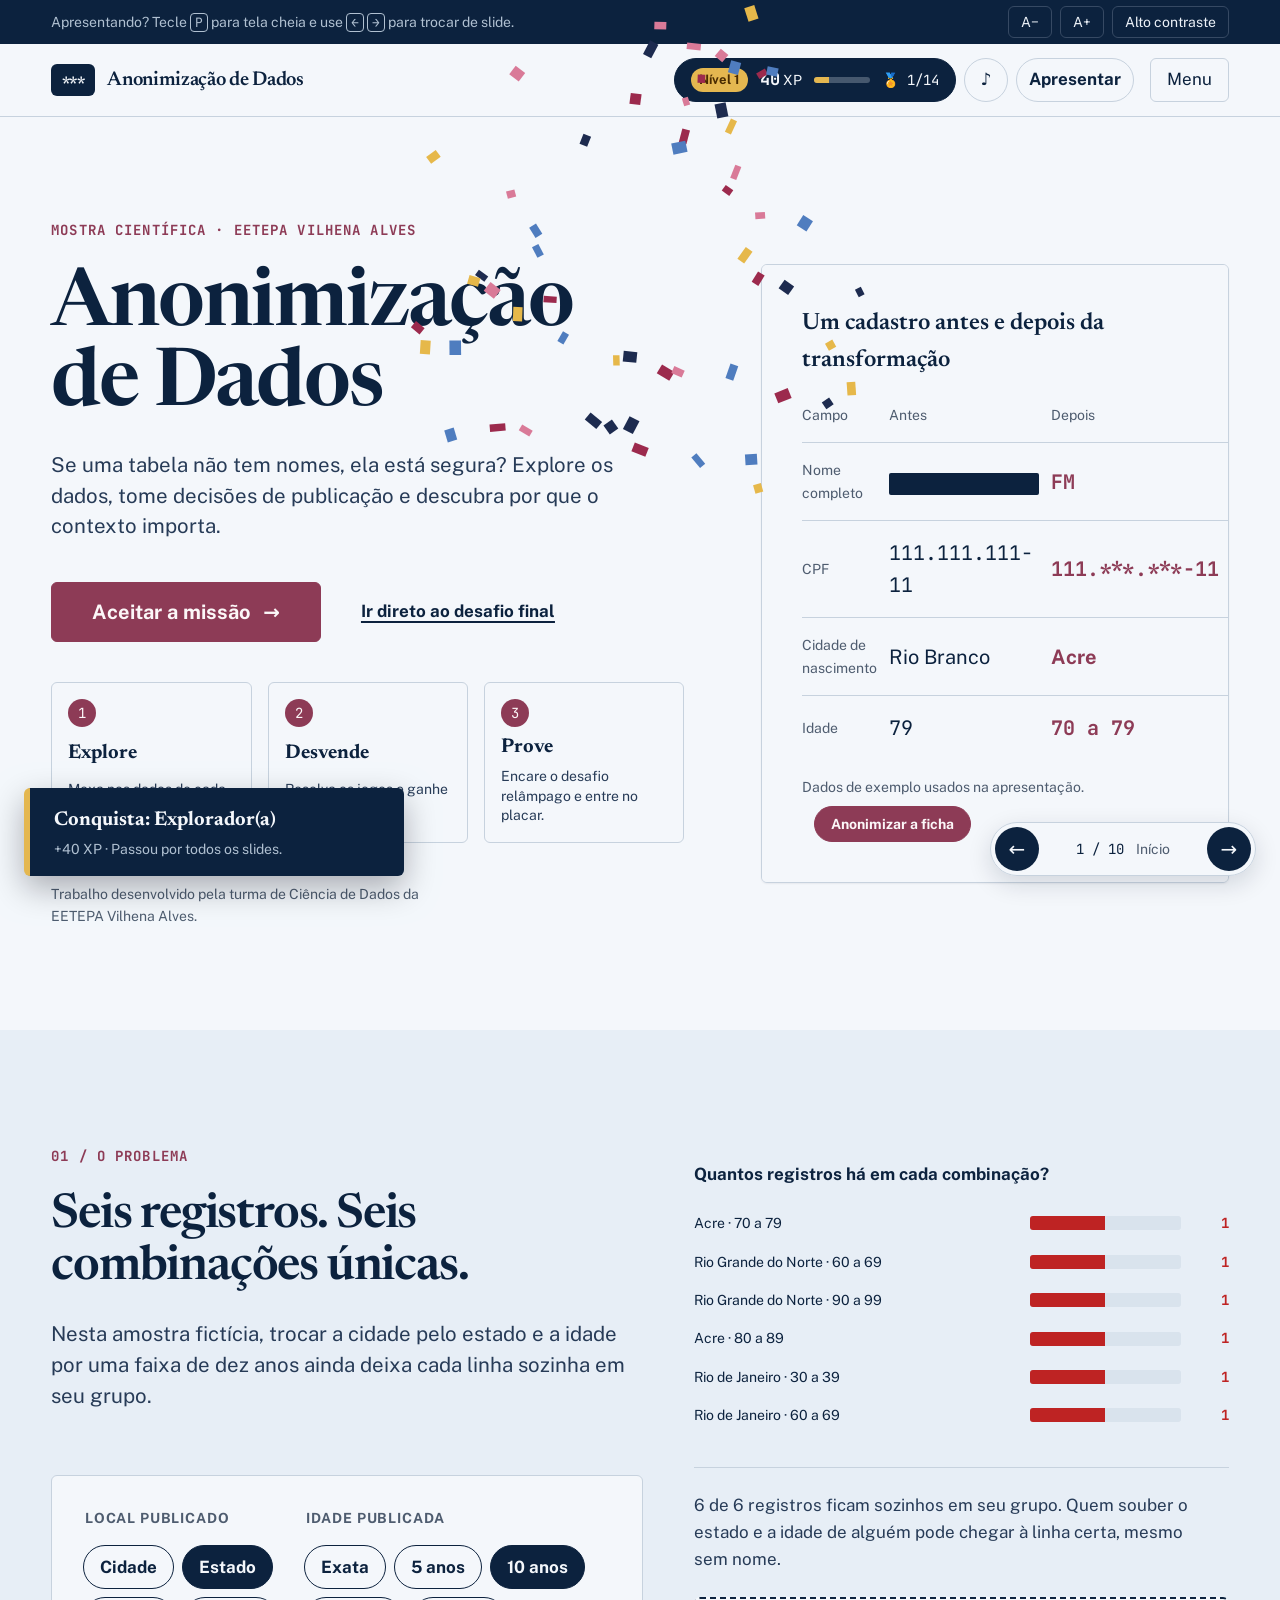
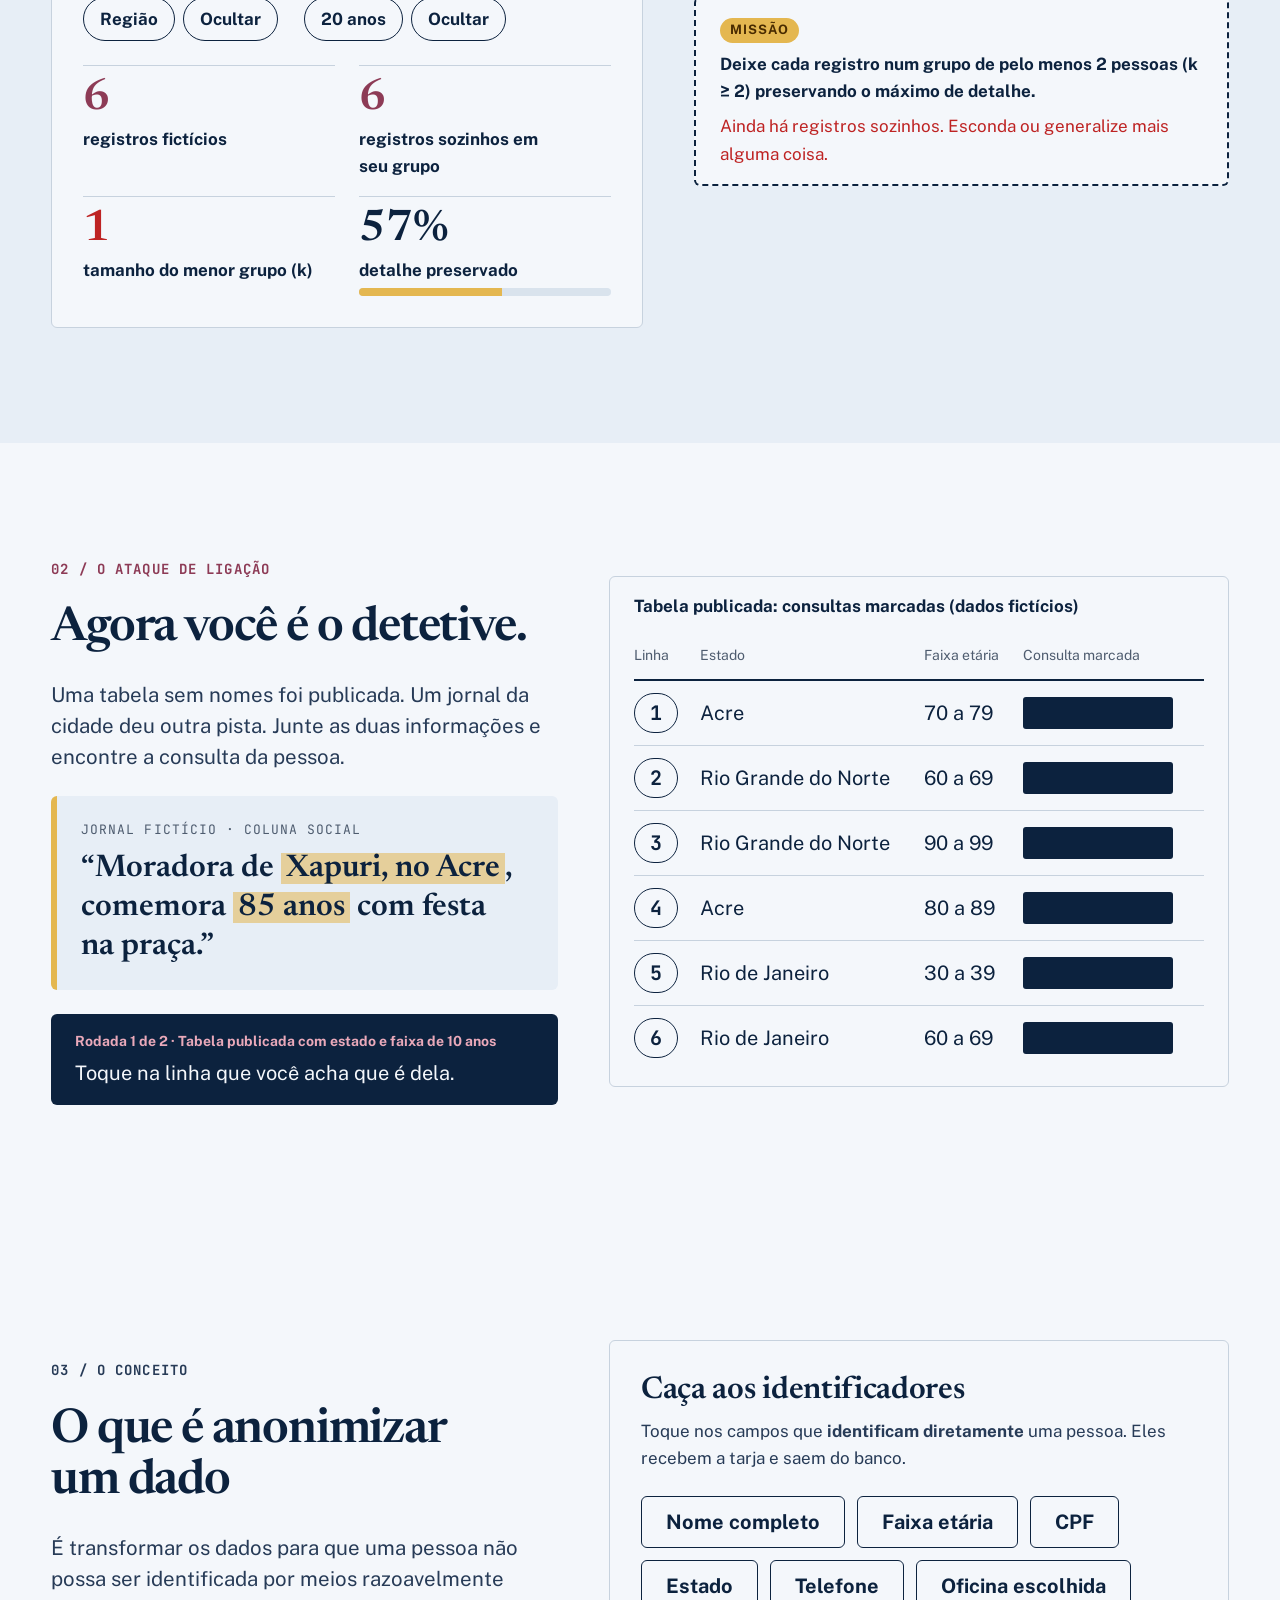
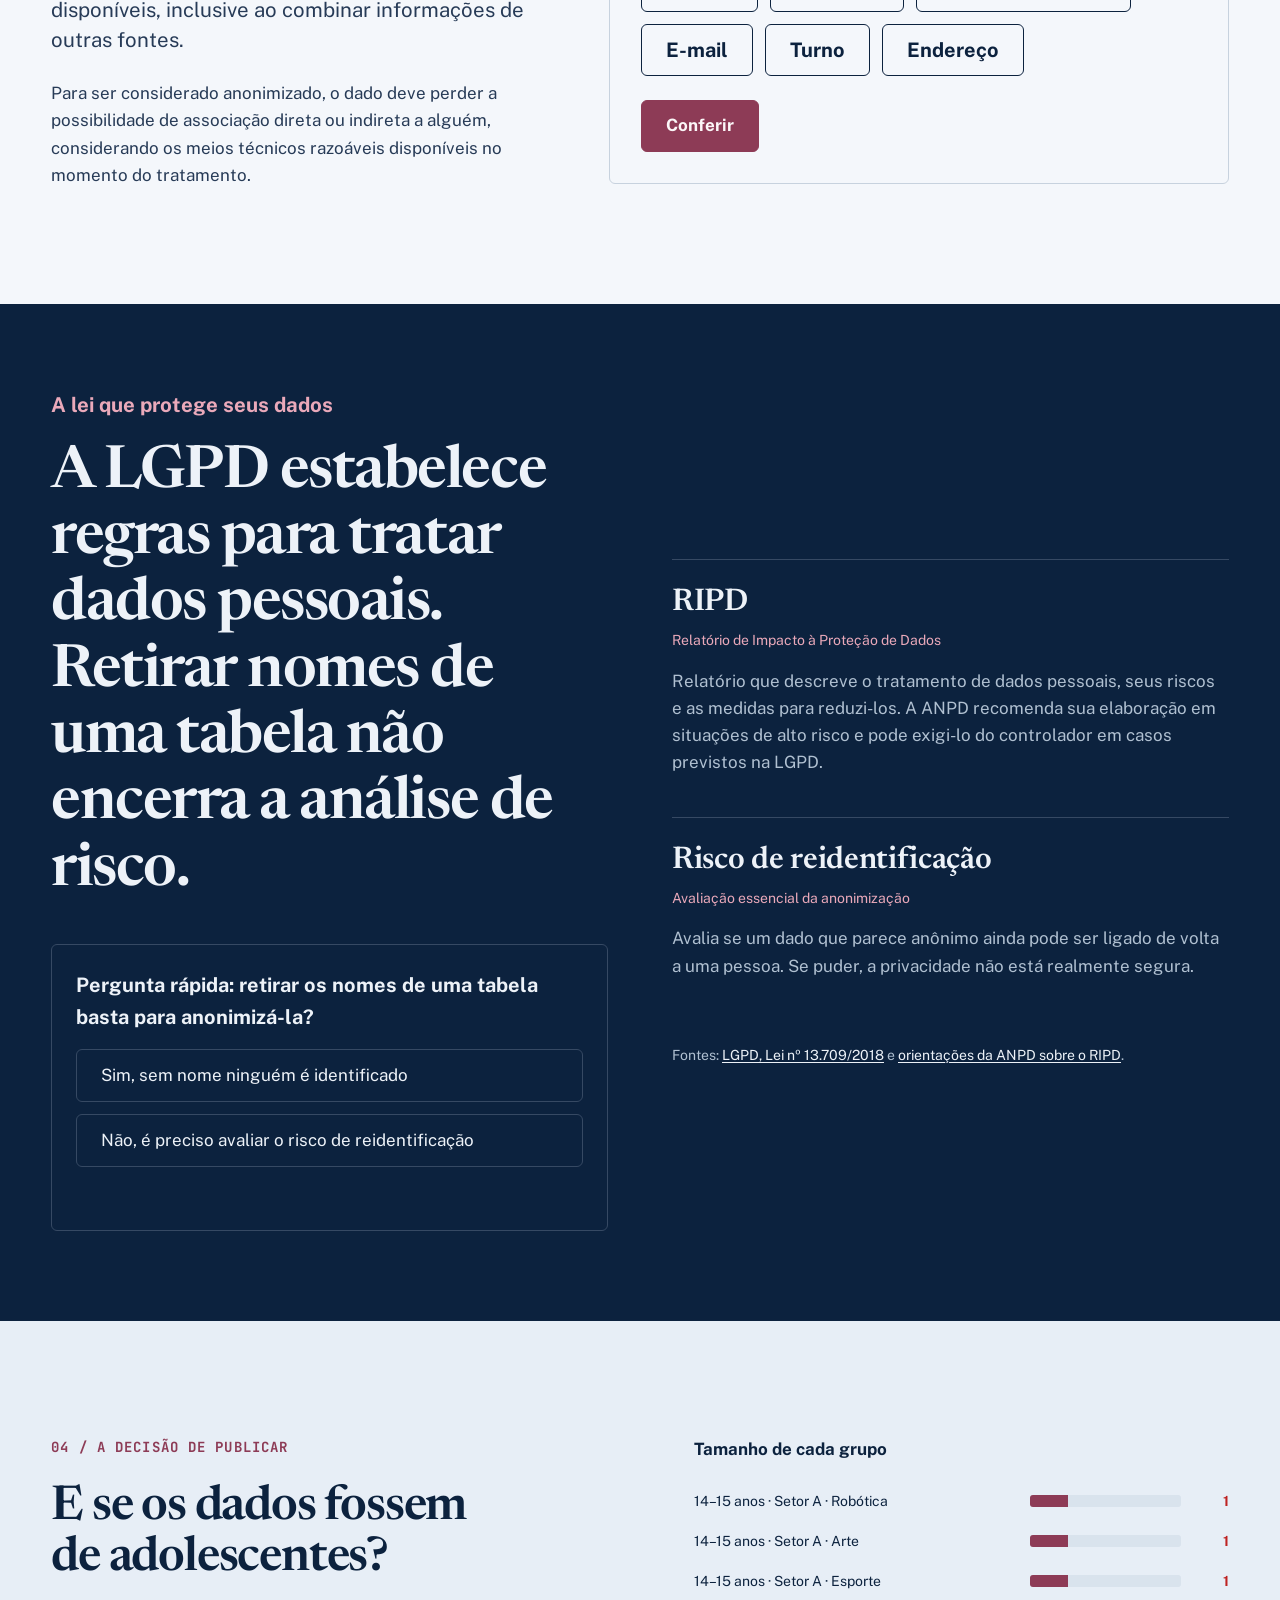
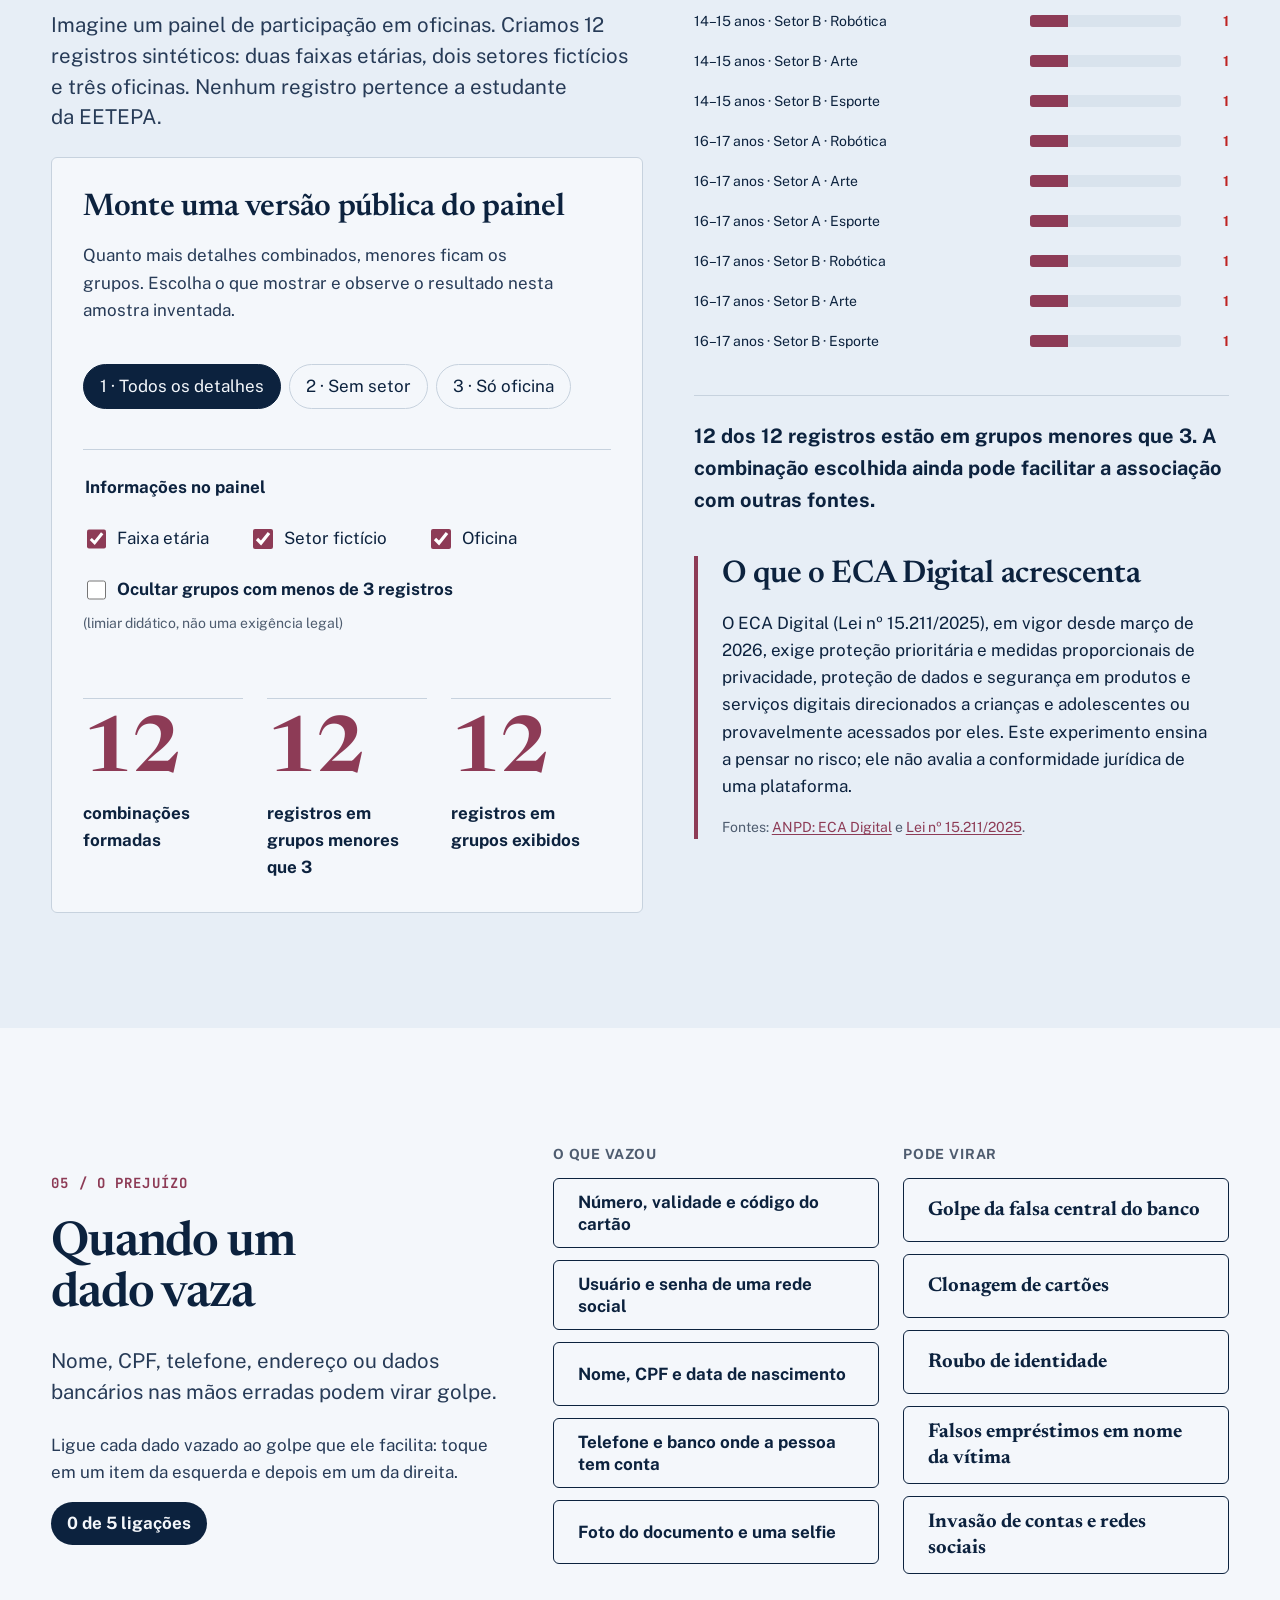
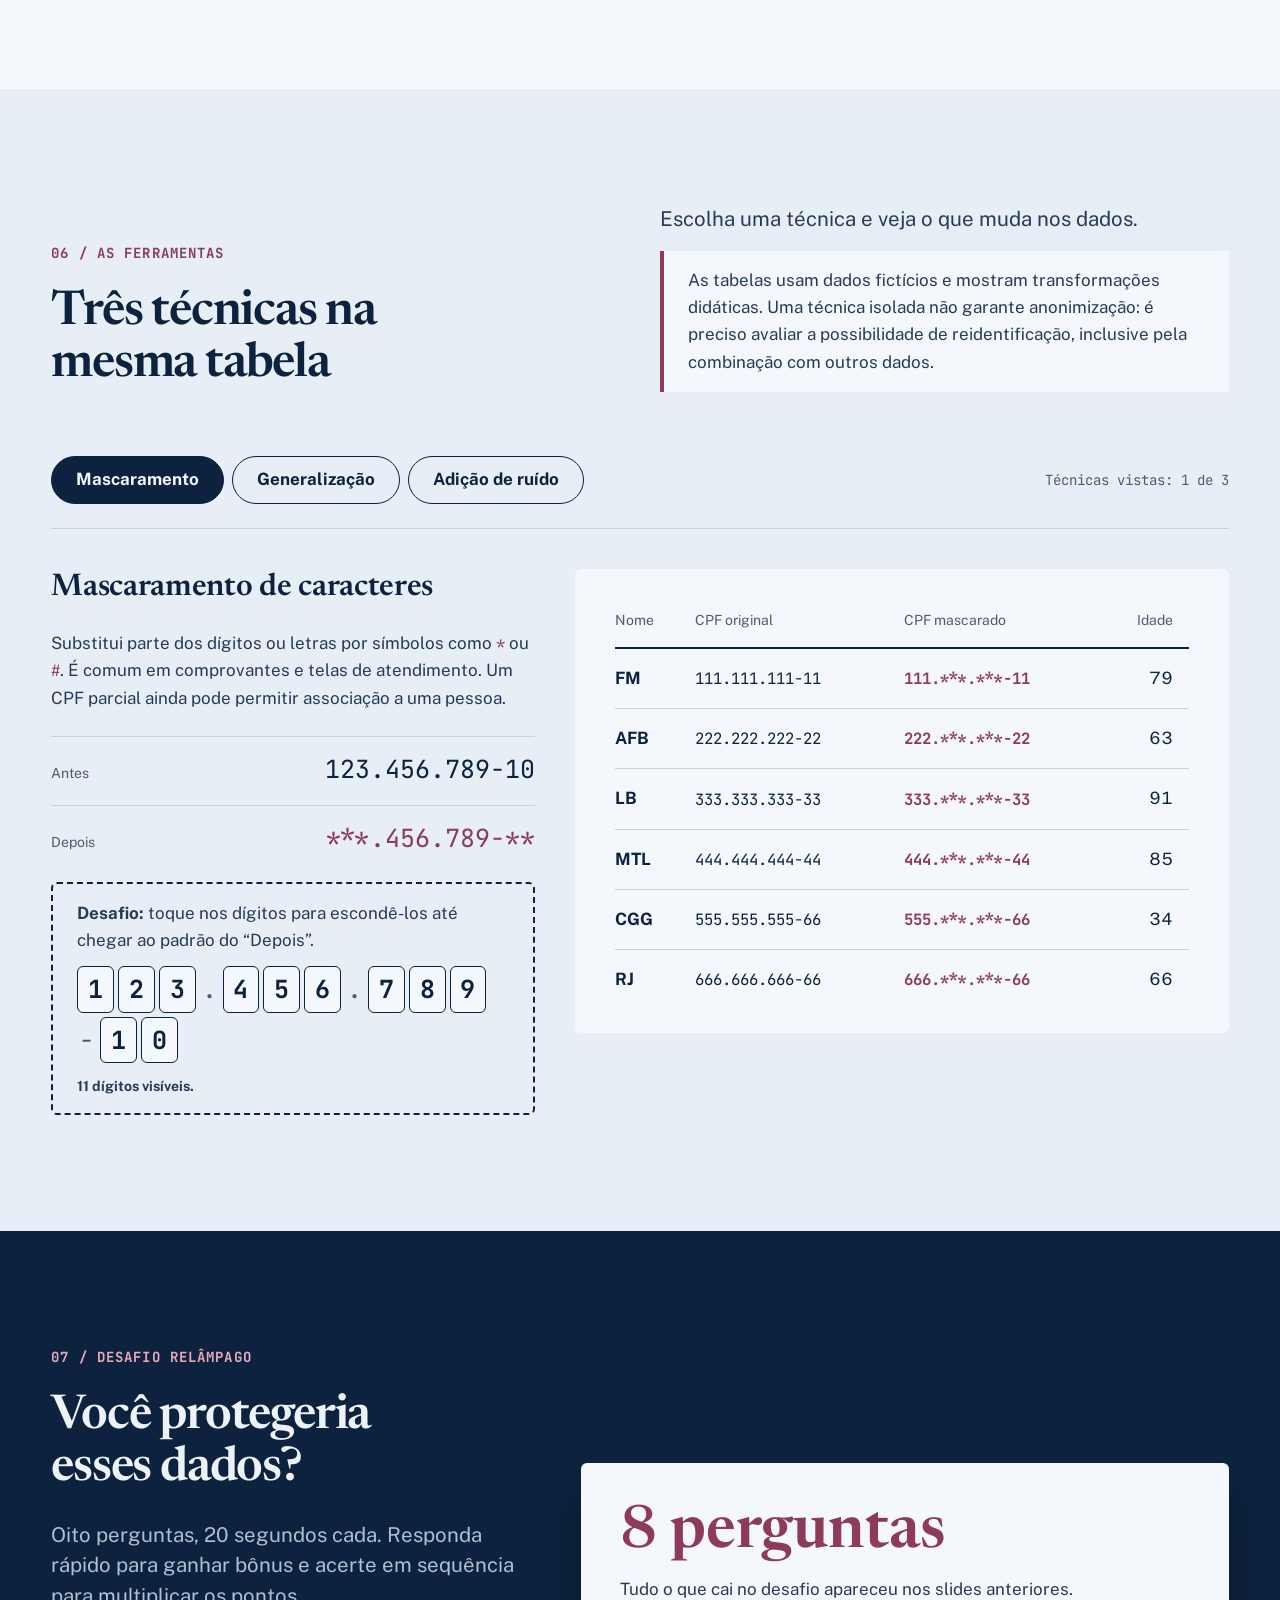
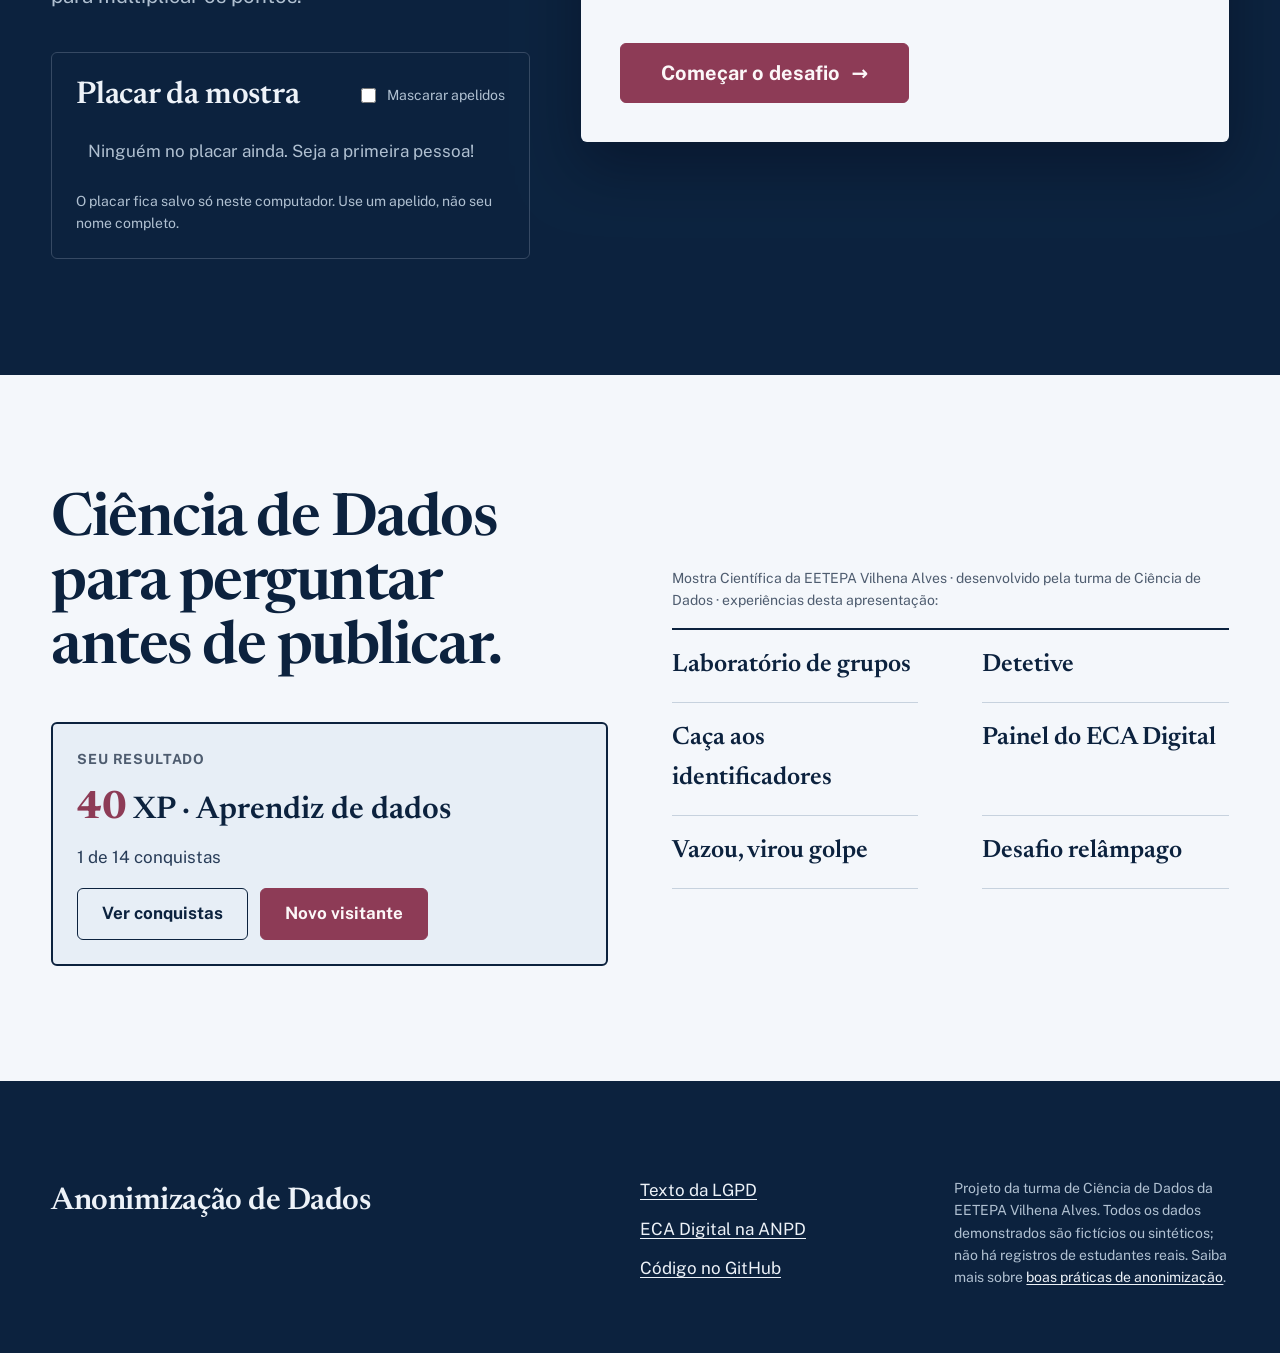
==== commit ea6644dd: "Credit the Data Science class instead of individual names Co-Authored-By: Claude Opus 5.5 <noreply@a" ====
--- a/index.html
+++ b/index.html
@@ -47,7 +47,7 @@
         <a href="#riscos">Golpes</a>
         <a href="#tecnicas">Técnicas</a>
         <a href="#desafio">Desafio</a>
-        <a href="#equipe">Equipe</a>
+        <a href="#equipe">Turma</a>
       </div>
       <!-- Placar do visitante: preenchido pelo game.js -->
       <div class="hud" id="hud" hidden>
@@ -83,7 +83,7 @@
             <li><strong>Desvende</strong><span>Resolva os jogos e ganhe XP.</span></li>
             <li><strong>Prove</strong><span>Encare o desafio relâmpago e entre no placar.</span></li>
           </ol>
-          <p class="byline">Trabalho desenvolvido pela turma de Ciência de Dados. Apresentação de Miguel Rocca, Christian Paraguassu, Carlos Eduardo, Emanuela, Pedro e João.</p>
+          <p class="byline">Trabalho desenvolvido pela turma de Ciência de Dados da EETEPA Vilhena Alves.</p>
         </div>
 
         <!-- A ficha mostra um registro fictício antes e depois de reduzir detalhes. -->
@@ -566,8 +566,8 @@
       </div>
     </section>
 
-    <!-- ===== 10. EQUIPE ===== -->
-    <section class="section equipe slide" id="equipe" aria-labelledby="titulo-equipe" data-step data-title="Equipe">
+    <!-- ===== 10. TURMA ===== -->
+    <section class="section equipe slide" id="equipe" aria-labelledby="titulo-equipe" data-step data-title="Turma">
       <div class="container equipe__grid">
         <div>
           <h2 id="titulo-equipe" class="equipe__title">Ciência de Dados para perguntar antes de publicar.</h2>
@@ -582,14 +582,14 @@
           </div>
         </div>
         <div>
-          <p class="equipe__intro">Mostra Científica da EETEPA Vilhena Alves · trabalho da turma de Ciência de Dados · pesquisa e apresentação:</p>
+          <p class="equipe__intro">Mostra Científica da EETEPA Vilhena Alves · desenvolvido pela turma de Ciência de Dados · experiências desta apresentação:</p>
           <ul class="equipe__nomes">
-            <li>Miguel Rocca</li>
-            <li>Christian Paraguassu</li>
-            <li>Carlos Eduardo</li>
-            <li>Emanuela</li>
-            <li>Pedro</li>
-            <li>João</li>
+            <li>Laboratório de grupos</li>
+            <li>Detetive</li>
+            <li>Caça aos identificadores</li>
+            <li>Painel do ECA Digital</li>
+            <li>Vazou, virou golpe</li>
+            <li>Desafio relâmpago</li>
           </ul>
         </div>
       </div>
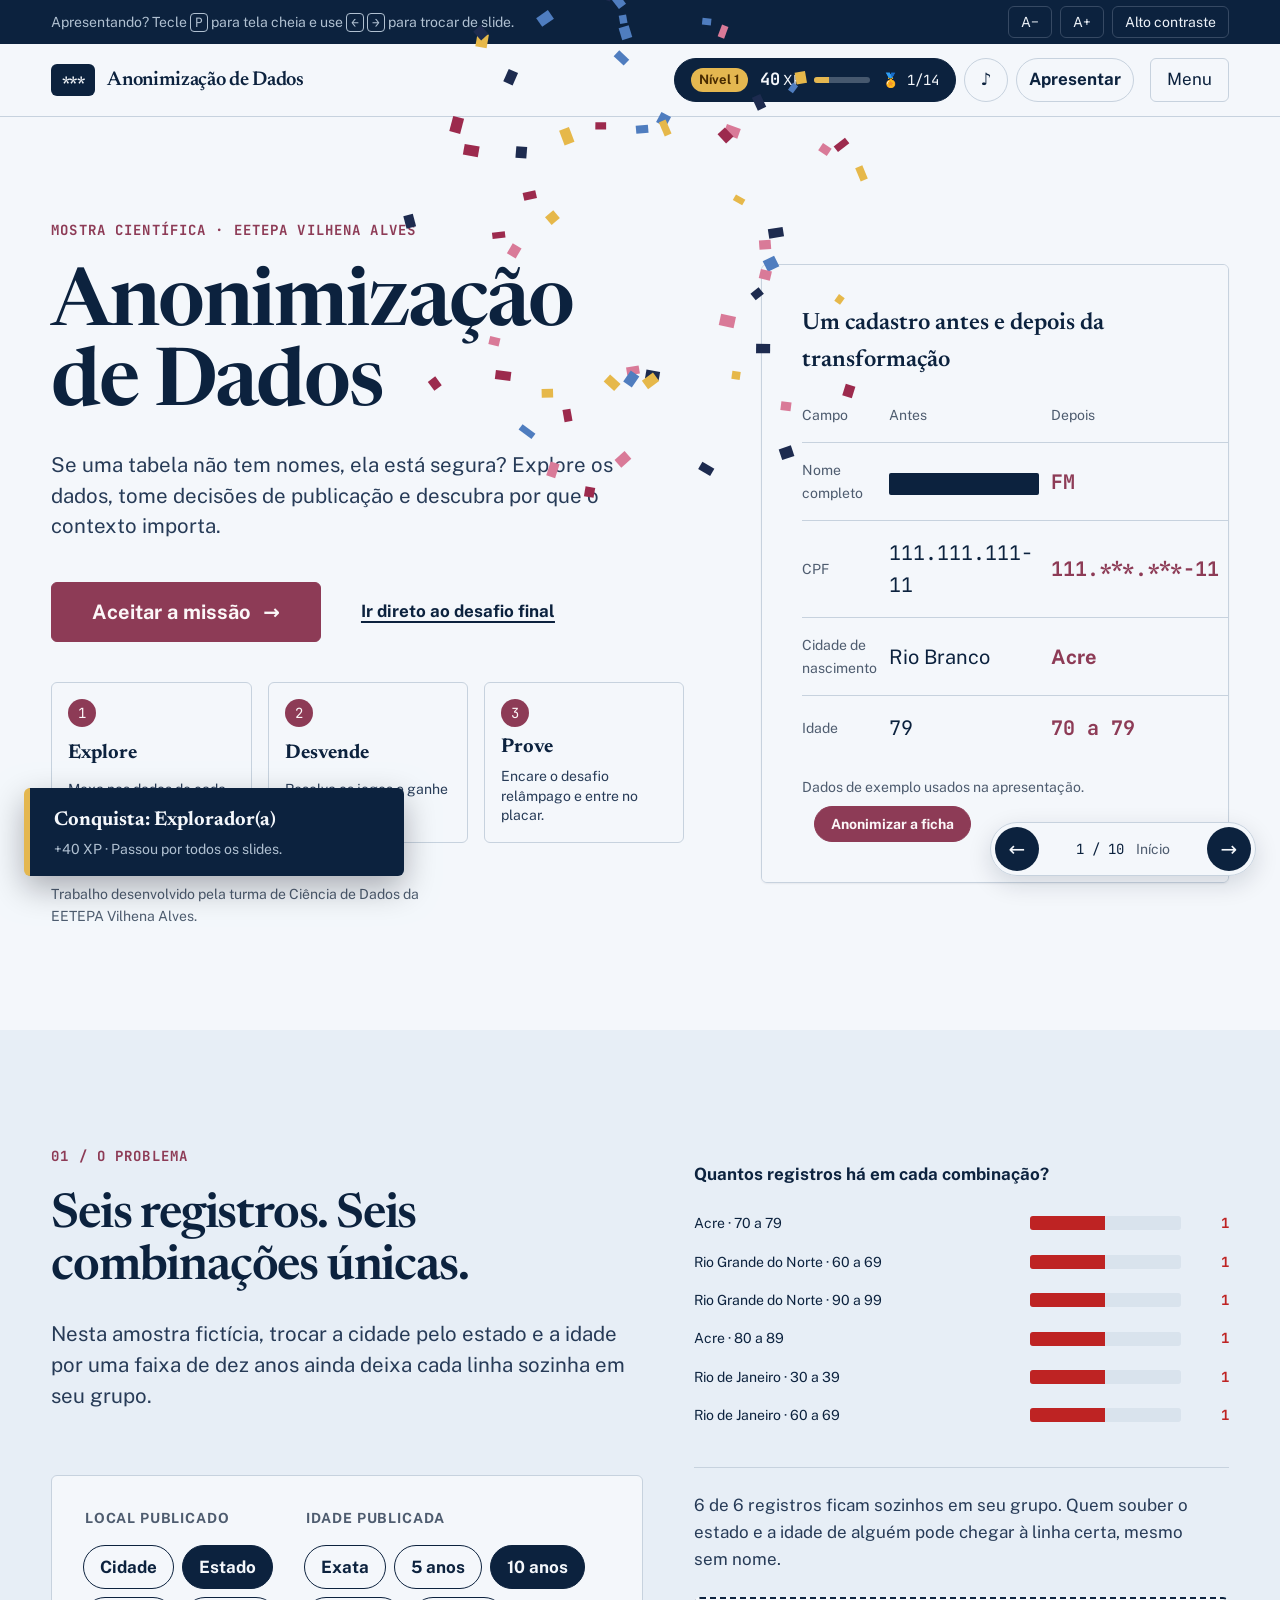
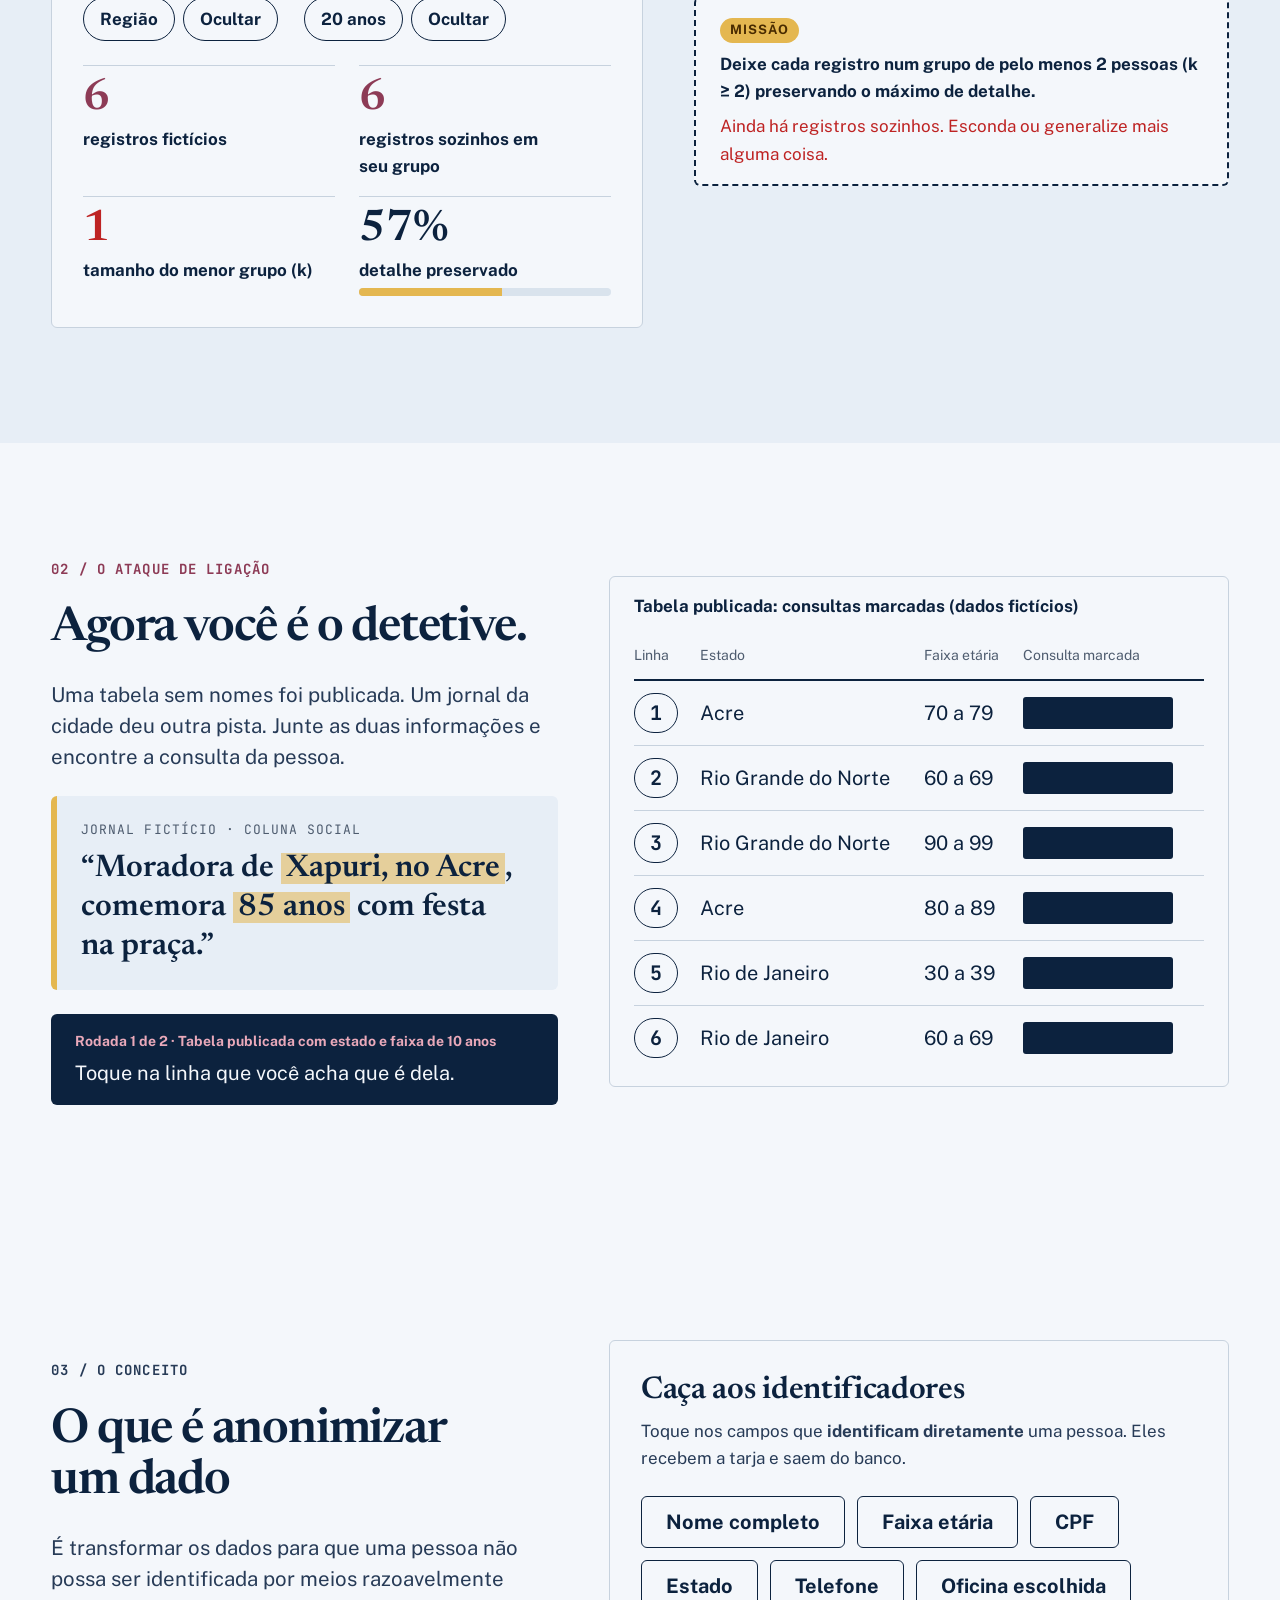
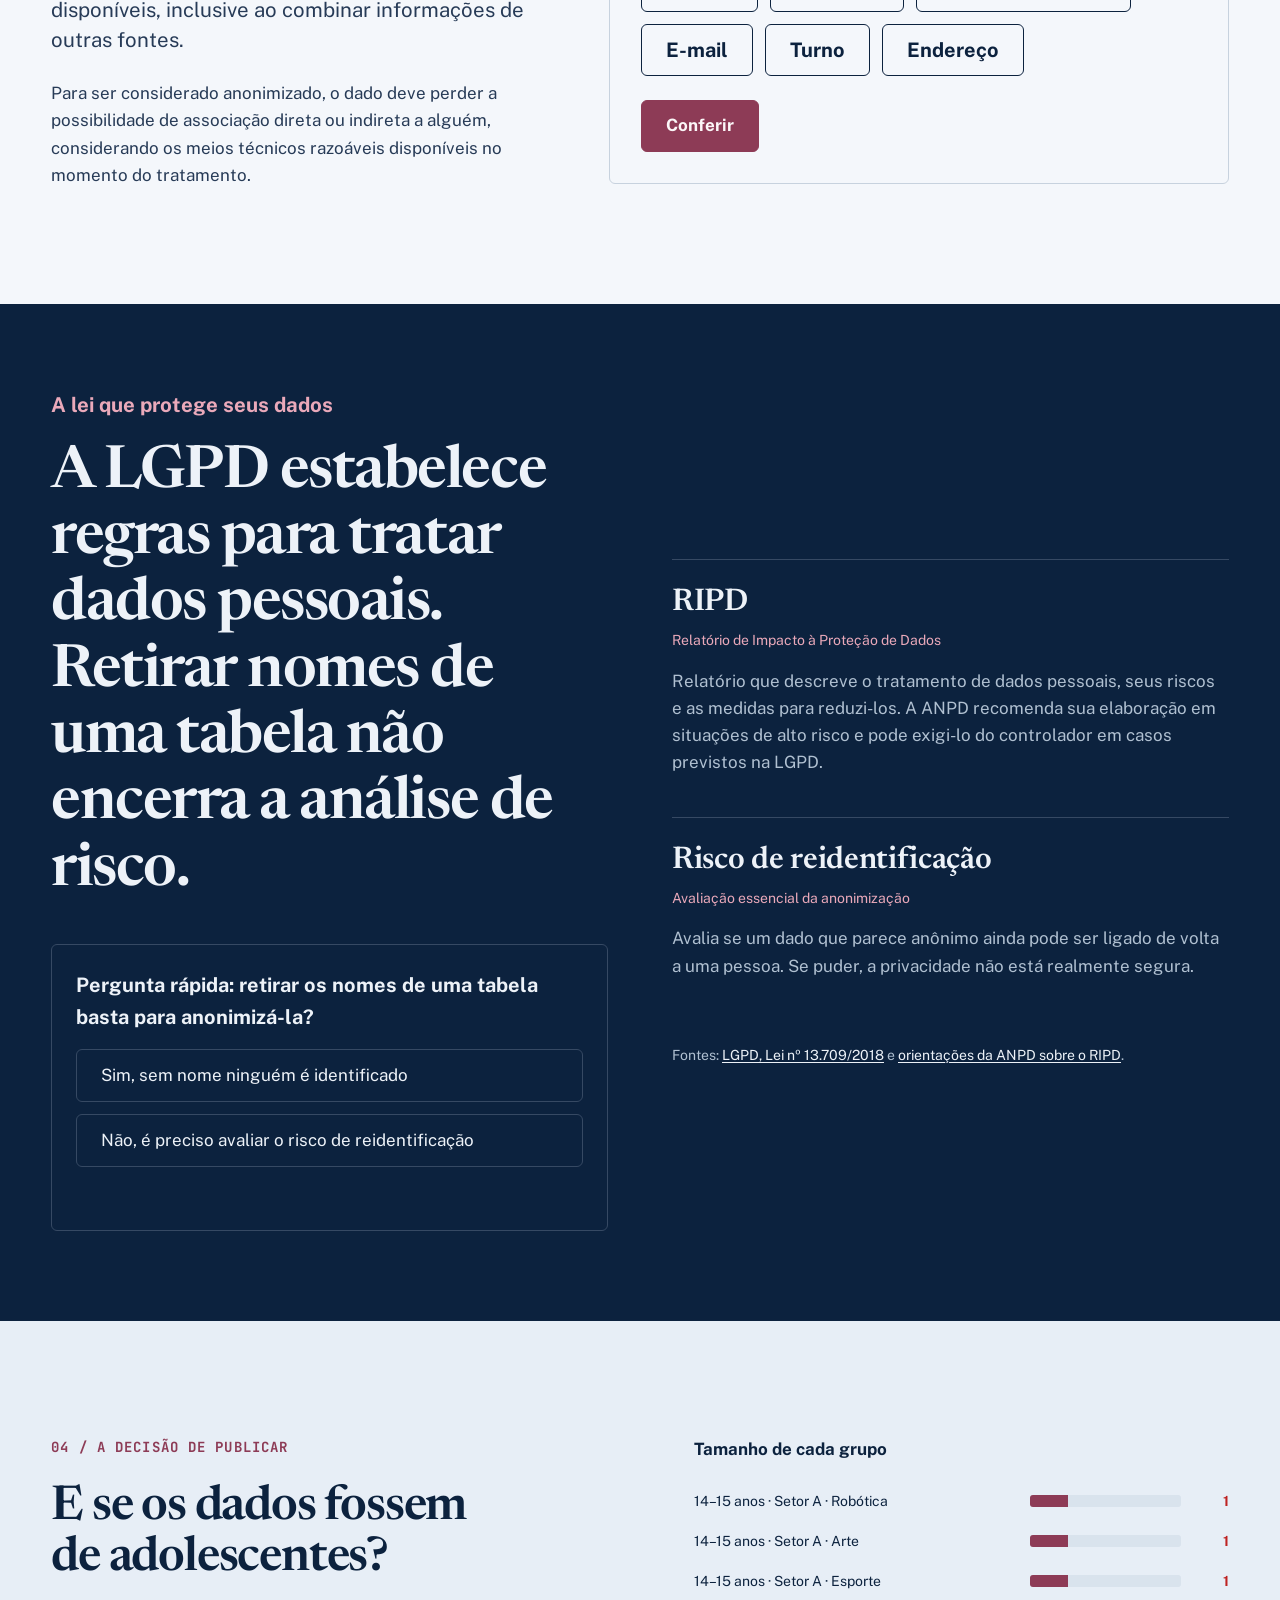
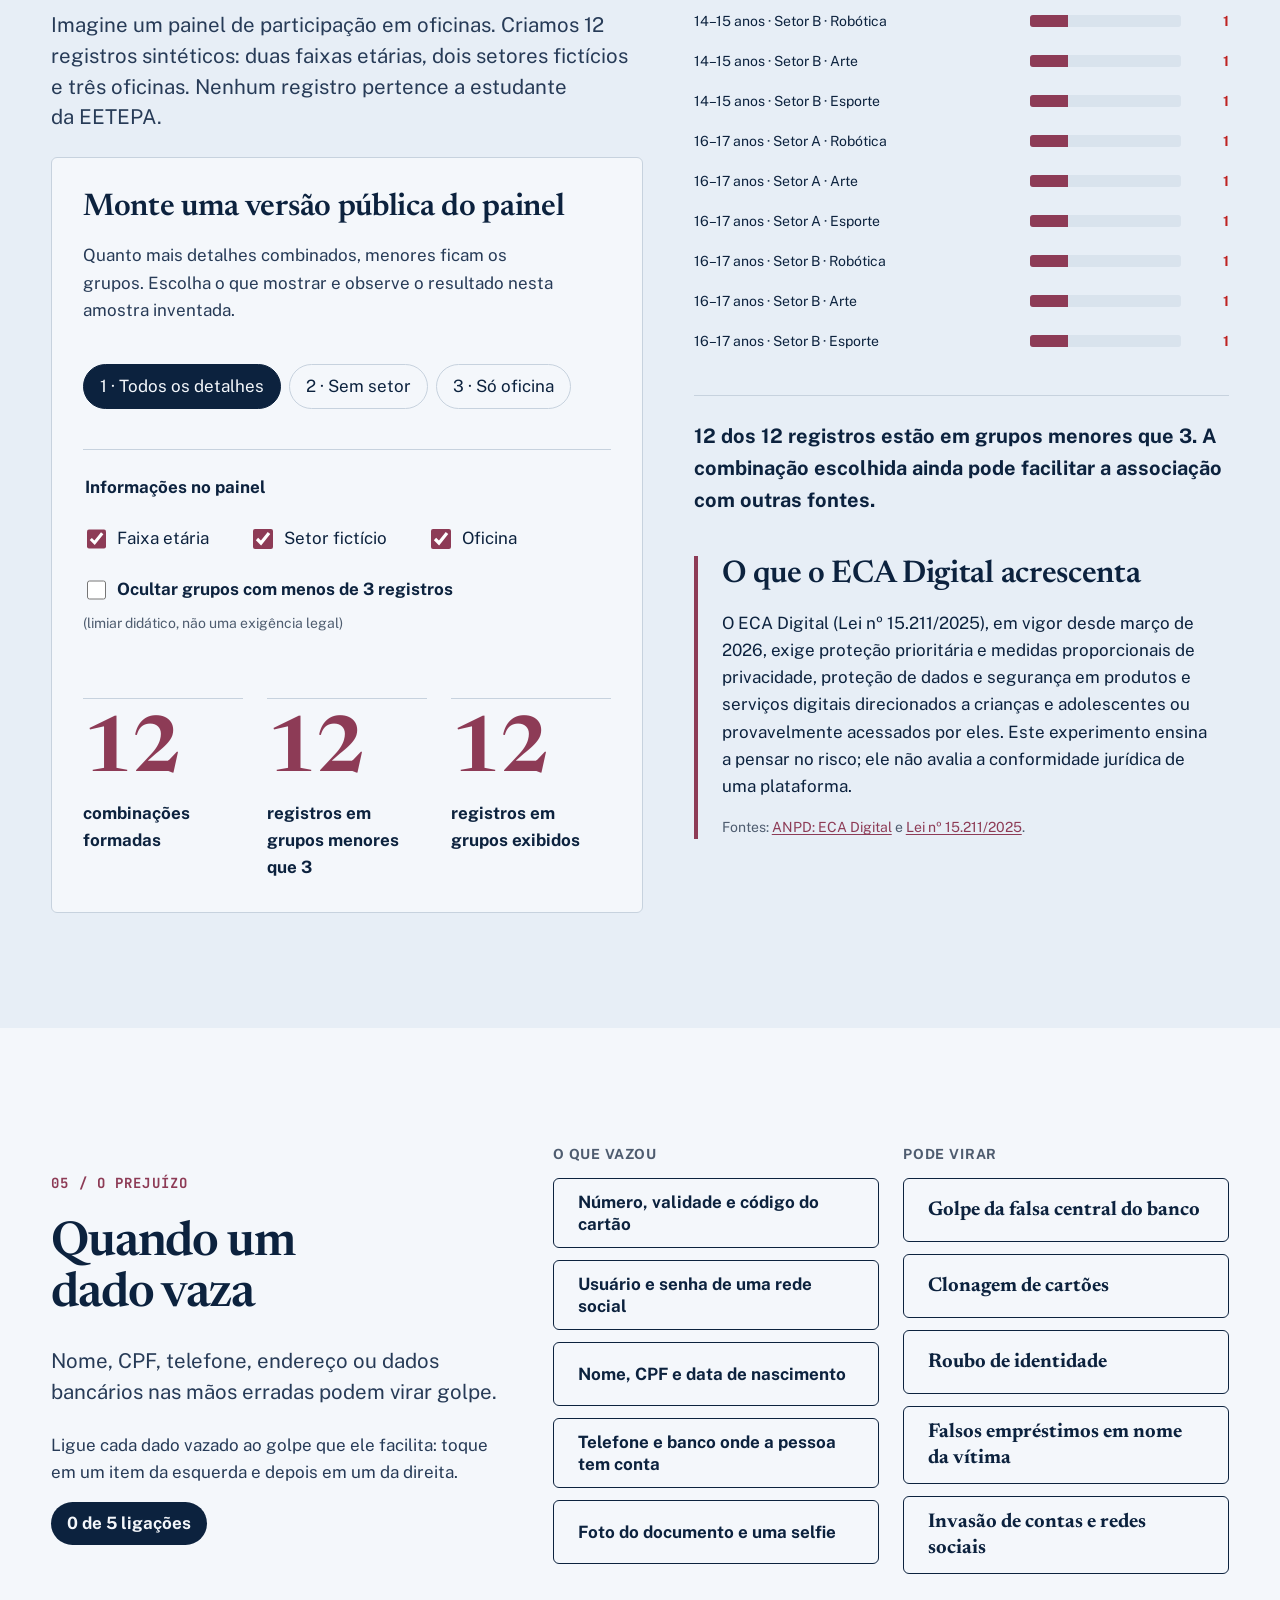
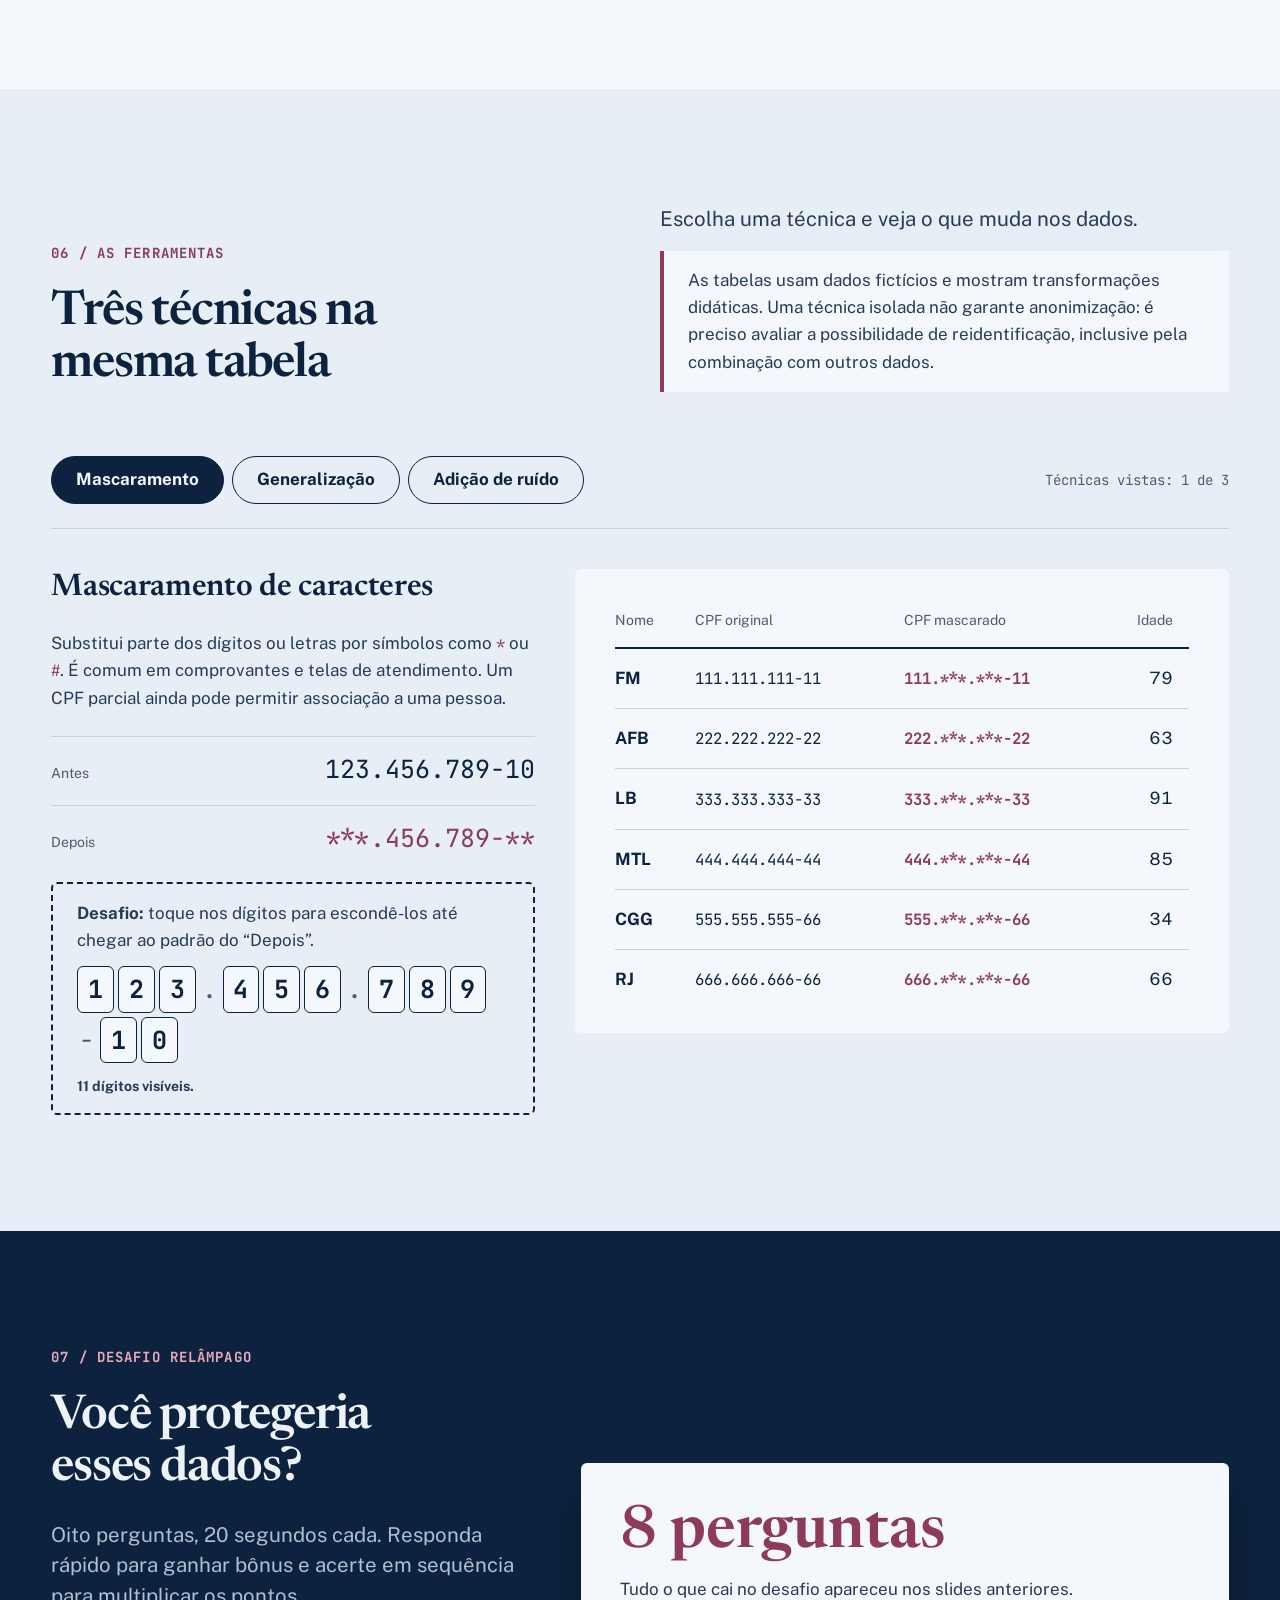
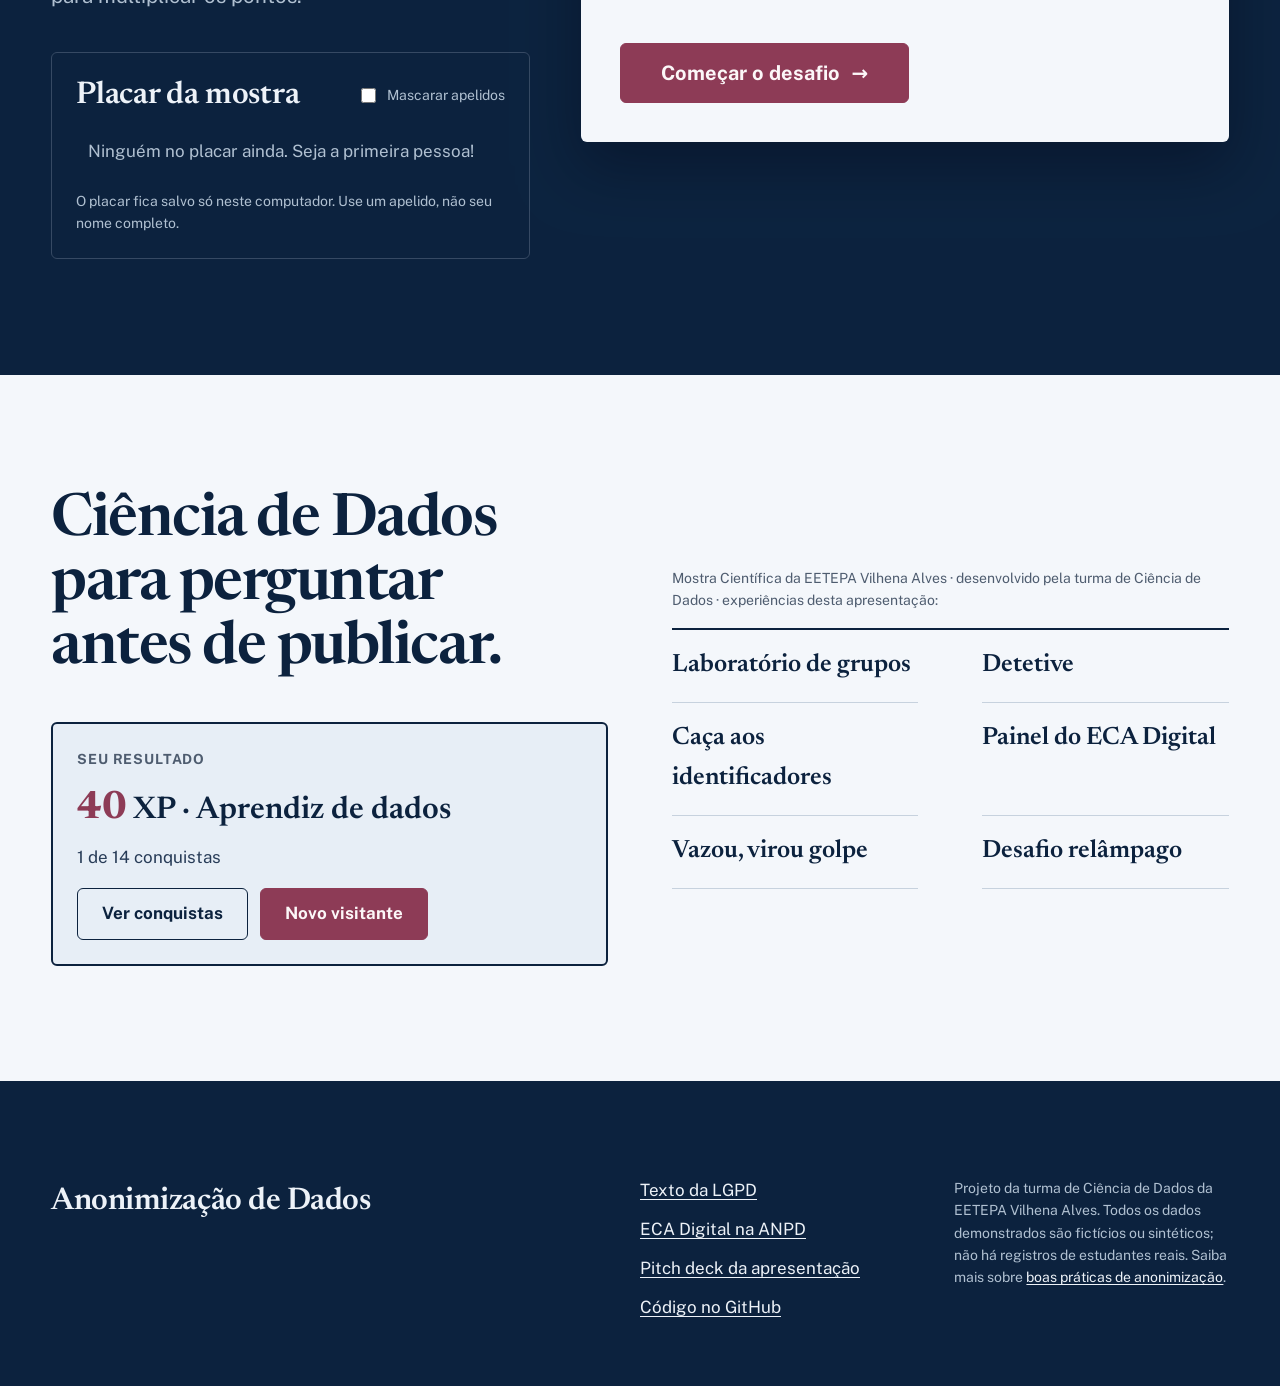
==== commit 8ce32497: "Add web pitch deck with fullscreen (P) and arrow-key navigation Co-Authored-By: Claude Opus 5.5 <nor" ====
--- a/index.html
+++ b/index.html
@@ -602,6 +602,7 @@
       <ul class="footer__links">
         <li><a href="https://www.planalto.gov.br/ccivil_03/_ato2015-2018/2018/lei/l13709.htm" target="_blank" rel="noopener noreferrer">Texto da LGPD</a></li>
         <li><a href="https://www.gov.br/anpd/pt-br/assuntos/eca-digital" target="_blank" rel="noopener noreferrer">ECA Digital na ANPD</a></li>
+        <li><a href="pitch/">Pitch deck da apresentação</a></li>
         <li><a href="https://github.com/albertomateus9/anonimizacao-de-dados" target="_blank" rel="noopener noreferrer">Código no GitHub</a></li>
       </ul>
       <p class="footer__note">Projeto da turma de Ciência de Dados da EETEPA Vilhena Alves. Todos os dados demonstrados são fictícios ou sintéticos; não há registros de estudantes reais. Saiba mais sobre <a href="https://www.gov.br/gestao/pt-br/acesso-a-informacao/privacidade-e-protecao-de-dados/lgpd-no-mgi-1/anonimizacao" target="_blank" rel="noopener noreferrer">boas práticas de anonimização</a>.</p>
